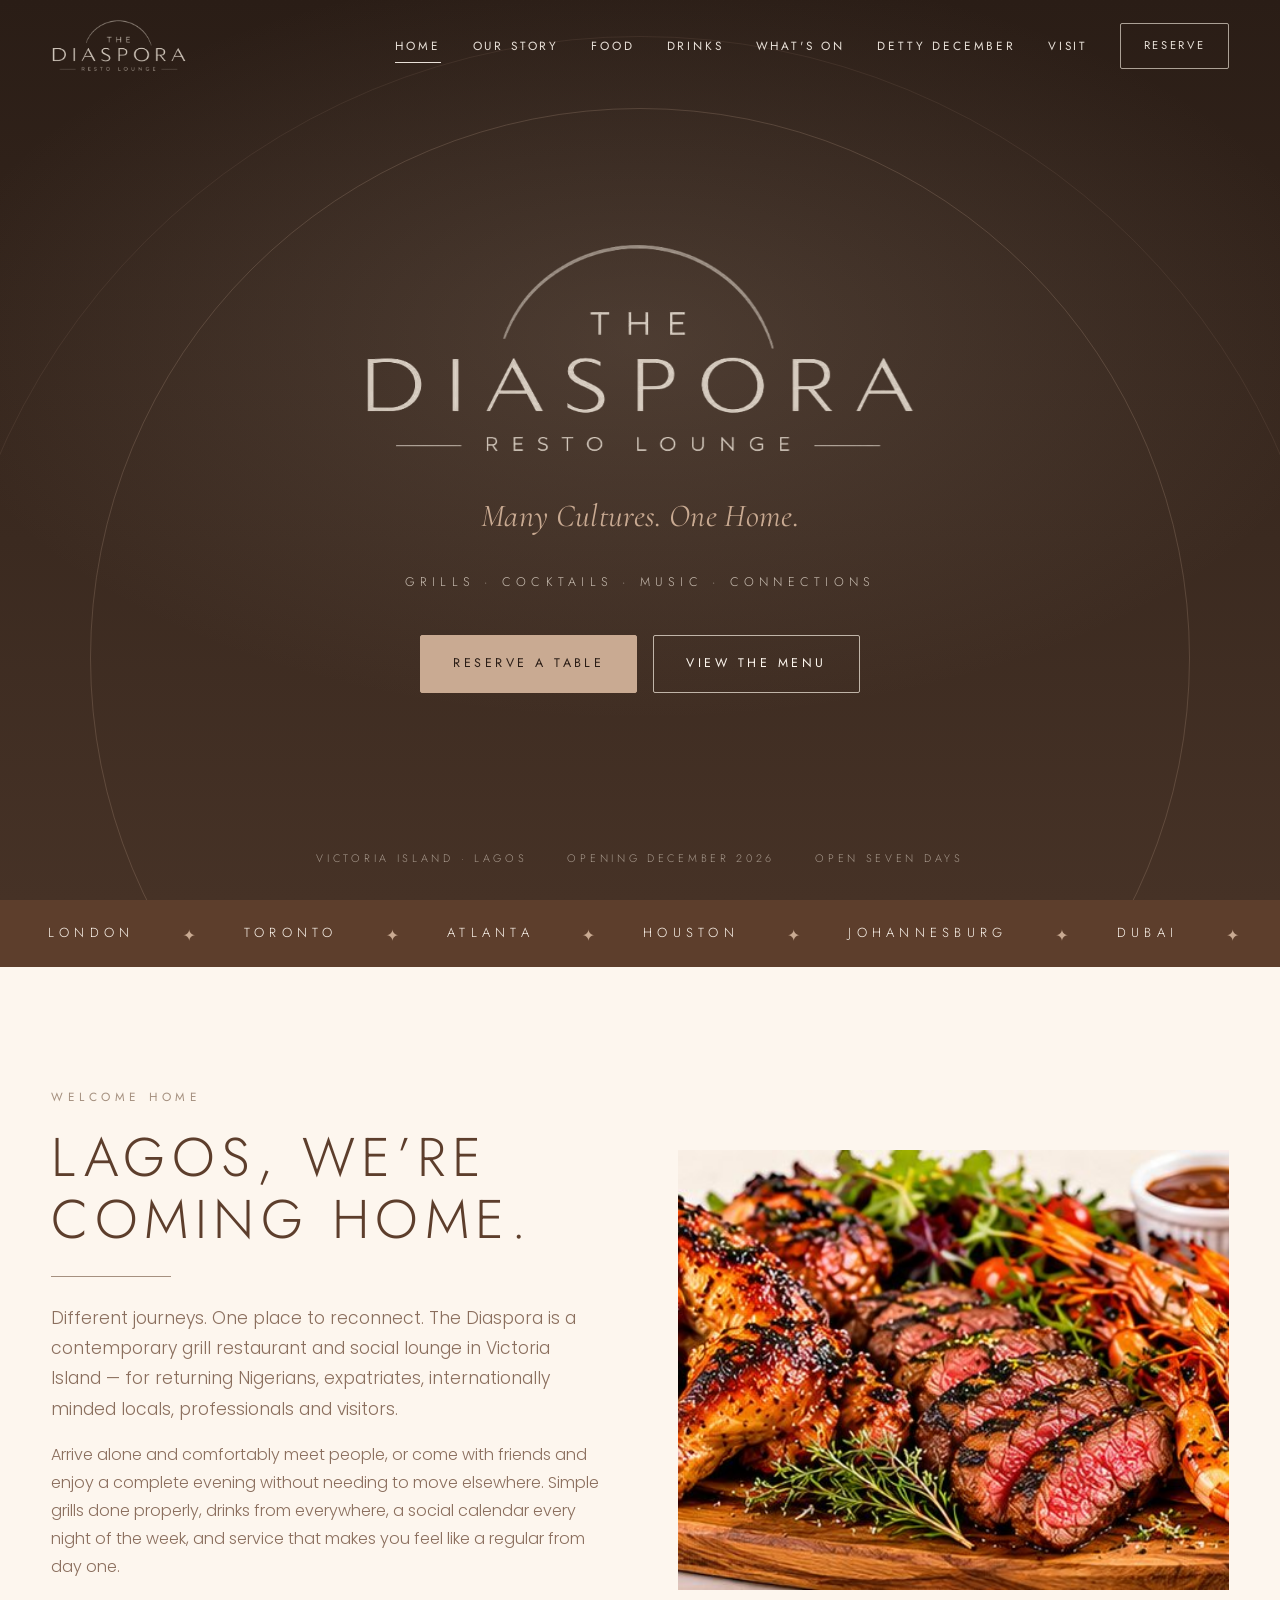
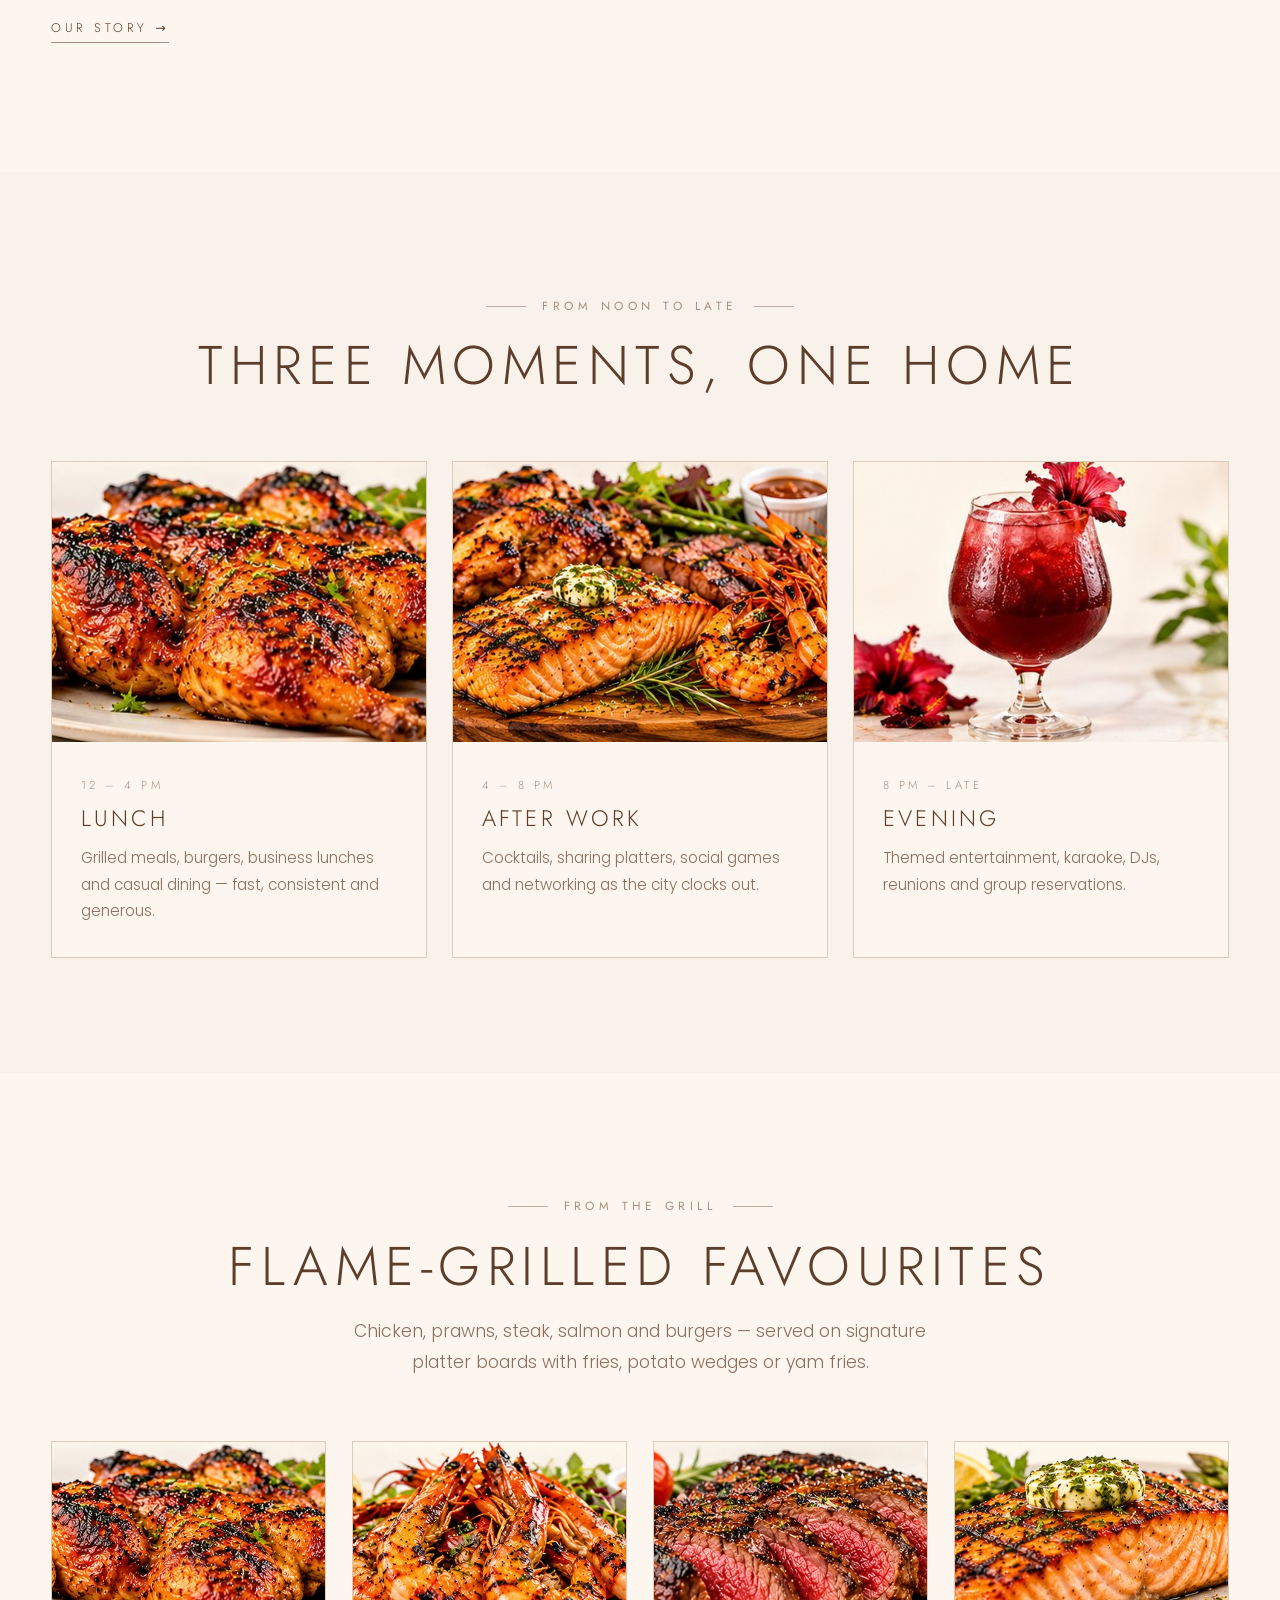
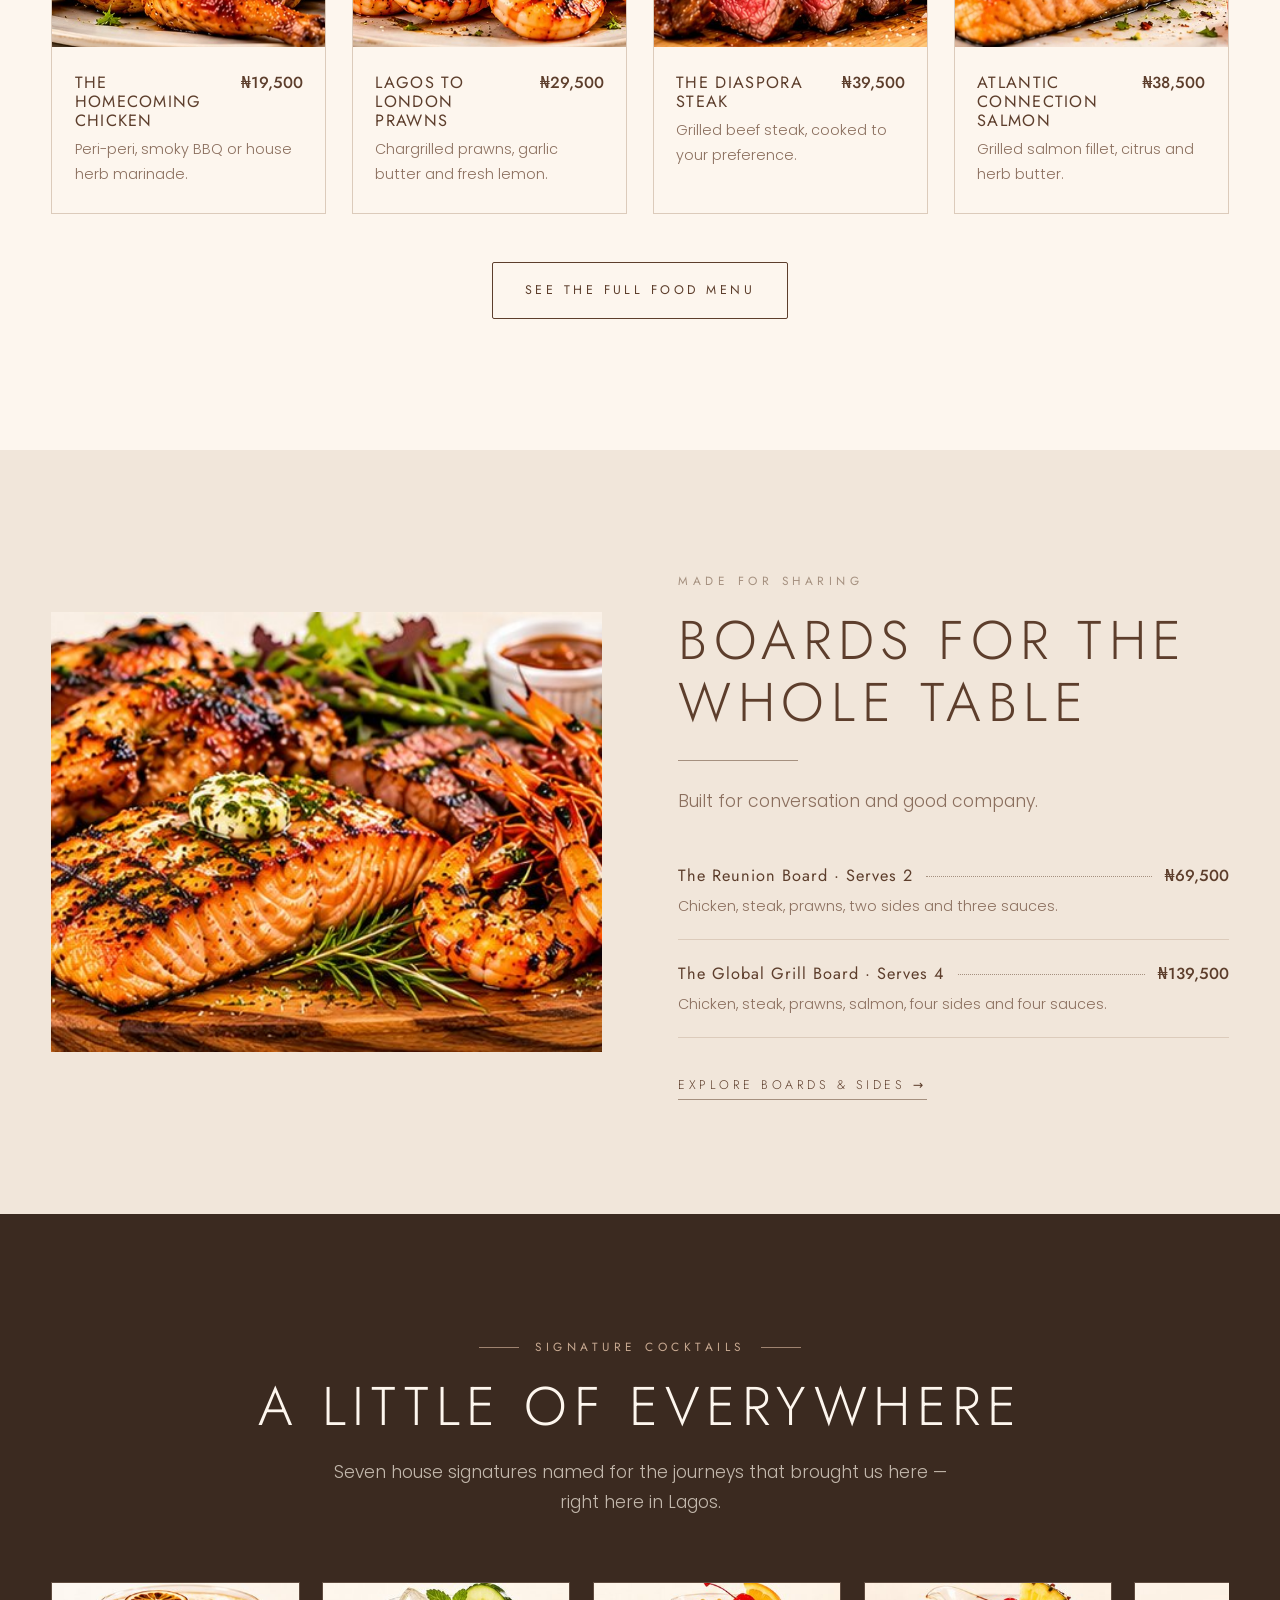
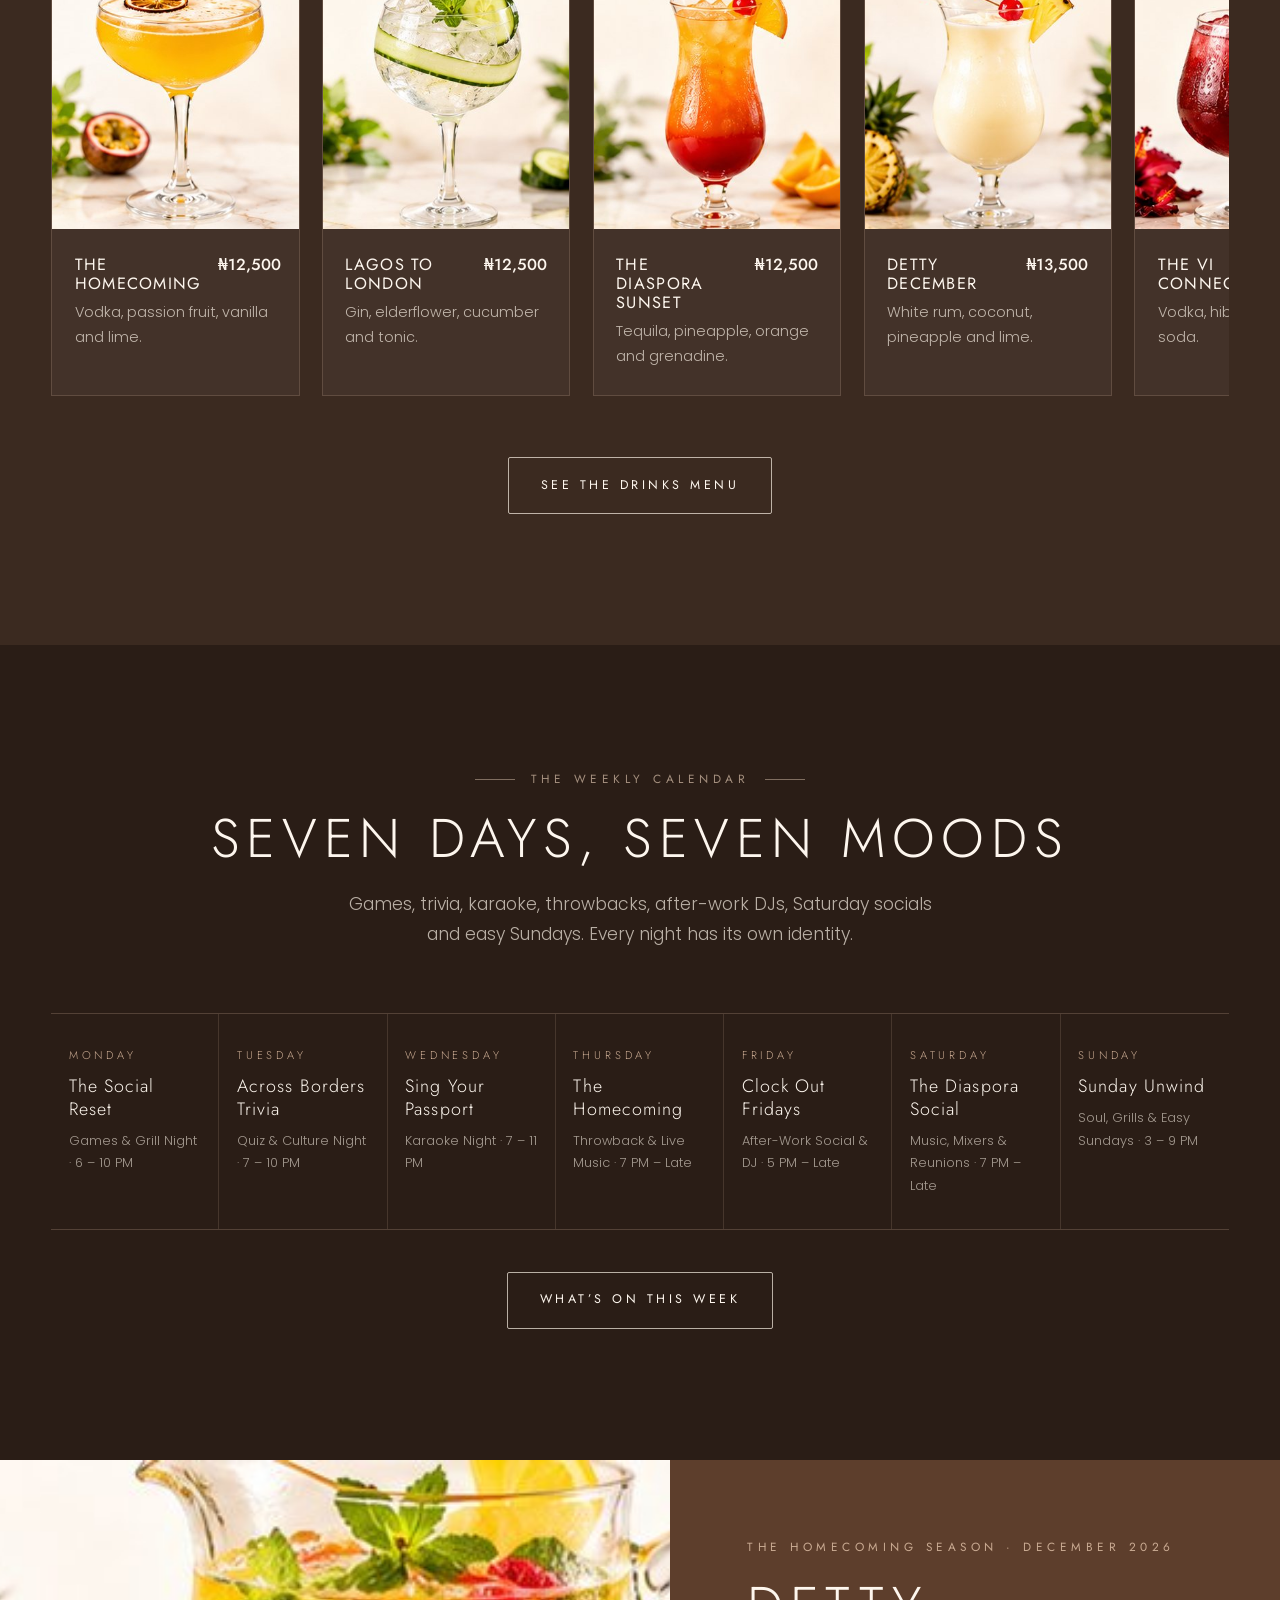
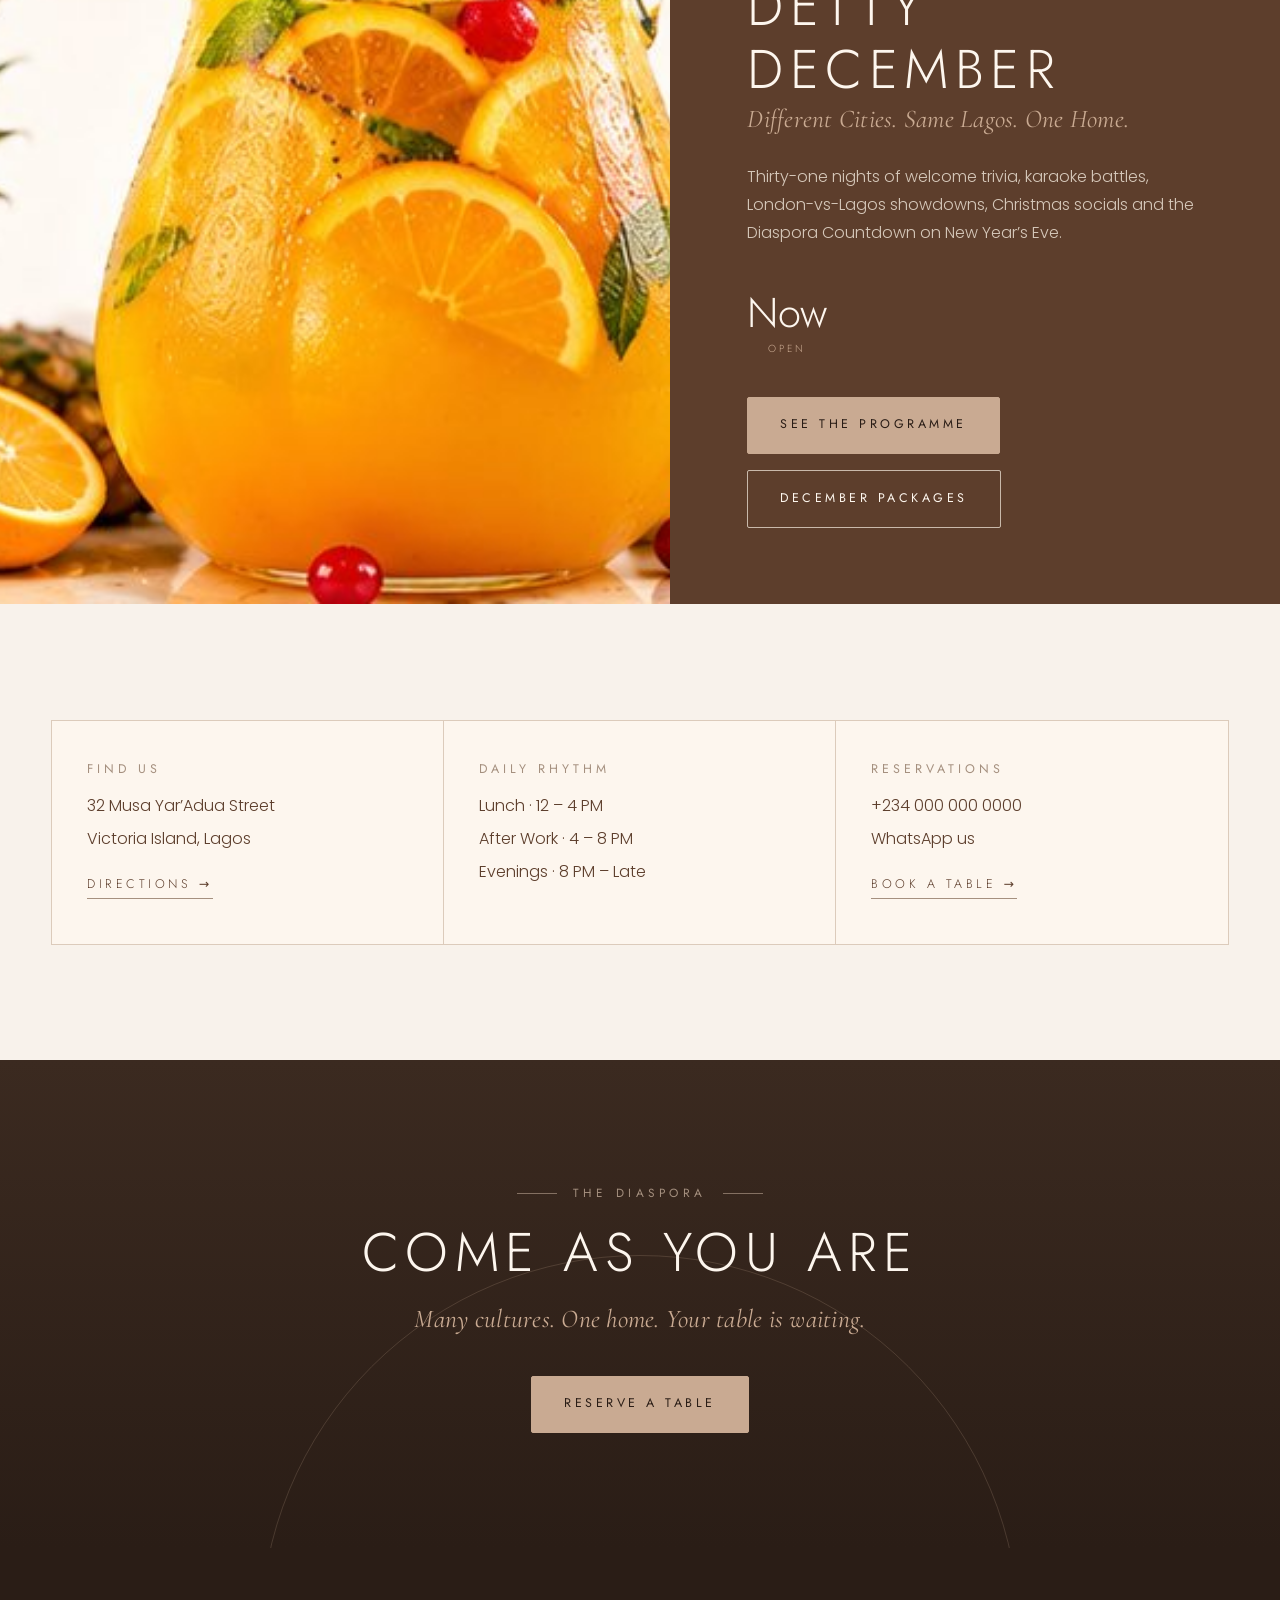
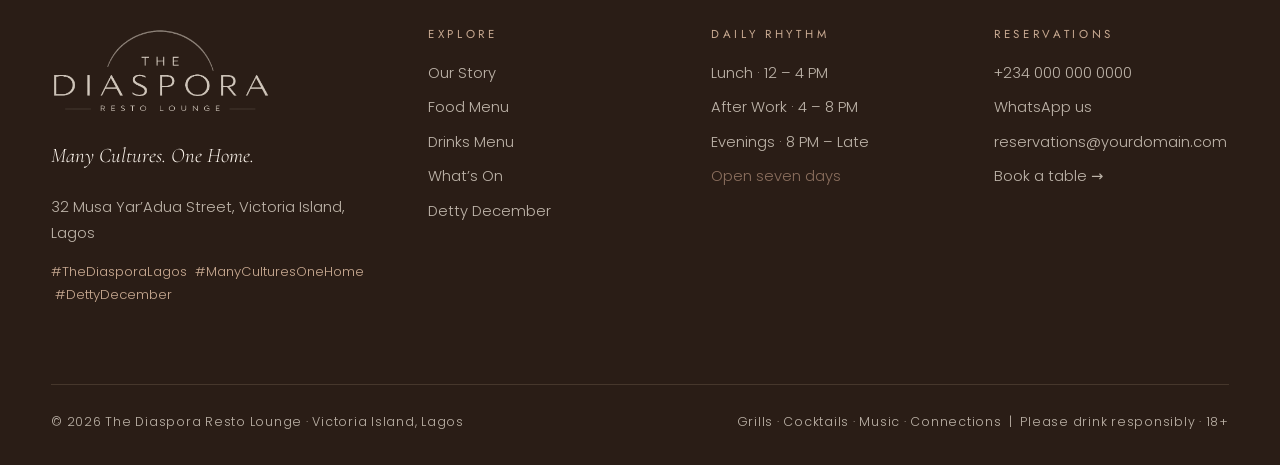
==== The_Diaspora_Website/index.html @ e5af8d69 "Add files via upload first commit" ====
<!DOCTYPE html>
<html lang="en">
<head>
<meta charset="utf-8">
<meta name="viewport" content="width=device-width, initial-scale=1">
<title>The Diaspora · Resto Lounge · Victoria Island, Lagos</title>
<meta name="description" content="The Diaspora Resto Lounge — premium grills, signature cocktails and a seven-day social calendar at 32 Musa Yar’Adua Street, Victoria Island, Lagos. Many Cultures. One Home.">
<meta name="theme-color" content="#3B2A20">
<meta property="og:title" content="The Diaspora · Resto Lounge · Victoria Island, Lagos">
<meta property="og:description" content="The Diaspora Resto Lounge — premium grills, signature cocktails and a seven-day social calendar at 32 Musa Yar’Adua Street, Victoria Island, Lagos. Many Cultures. One Home.">
<meta property="og:type" content="website">
<meta property="og:image" content="assets/img/og-image.jpg">
<link rel="icon" href="assets/img/favicon.svg" type="image/svg+xml">
<link rel="preconnect" href="https://fonts.googleapis.com">
<link rel="preconnect" href="https://fonts.gstatic.com" crossorigin>
<link href="https://fonts.googleapis.com/css2?family=Cormorant+Garamond:ital,wght@1,400;1,500&family=Jost:wght@300;400;500&family=Poppins:wght@300;400;500&display=swap" rel="stylesheet">
<link rel="stylesheet" href="assets/css/style.css">
</head>
<body>
<a class="skip" href="#main">Skip to content</a>
<header class="site-header">
  <div class="wrap bar">
    <a class="brand" href="index.html" aria-label="The Diaspora Resto Lounge — home">
      <img class="logo-light" src="assets/img/logo-light.png" alt="The Diaspora Resto Lounge" width="764" height="303">
      <img class="logo-dark" src="assets/img/logo-dark.png" alt="The Diaspora Resto Lounge" width="764" height="303">
    </a>
    <button class="menu-toggle" aria-label="Open menu" aria-expanded="false"><span></span><span></span><span></span></button>
    <nav class="nav" aria-label="Main">
      <a href="index.html" aria-current="page">Home</a>
      <a href="our-story.html">Our Story</a>
      <a href="food.html">Food</a>
      <a href="drinks.html">Drinks</a>
      <a href="whats-on.html">What&#x27;s On</a>
      <a href="detty-december.html">Detty December</a>
      <a href="visit.html">Visit</a>
      <a class="btn light" href="visit.html#reserve">Reserve</a>
    </nav>
  </div>
</header>
<main id="main">
<section class="hero">
  <div class="hero-inner wrap">
    <h1 class="skip">The Diaspora Resto Lounge</h1>
    <img class="hero-logo" src="assets/img/logo-light.png" alt="The Diaspora Resto Lounge" width="764" height="303">
    <p class="accent">Many Cultures. One Home.</p>
    <p class="tag">Grills · Cocktails · Music · Connections</p>
    <div class="btn-row">
      <a class="btn glow" href="visit.html#reserve">Reserve a Table</a>
      <a class="btn light" href="food.html">View the Menu</a>
    </div>
  </div>
  <div class="hero-foot"><span>Victoria Island · Lagos</span><span>Opening December 2026</span><span>Open seven days</span></div>
</section>

<div class="marquee" aria-hidden="true"><div class="marquee-track"><span>London</span><i>✦</i><span>Toronto</span><i>✦</i><span>Atlanta</span><i>✦</i><span>Houston</span><i>✦</i><span>Johannesburg</span><i>✦</i><span>Dubai</span><i>✦</i><span>Lagos</span><i>✦</i><span>London</span><i>✦</i><span>Toronto</span><i>✦</i><span>Atlanta</span><i>✦</i><span>Houston</span><i>✦</i><span>Johannesburg</span><i>✦</i><span>Dubai</span><i>✦</i><span>Lagos</span><i>✦</i></div></div>

<section class="section bg-cream">
  <div class="wrap split">
    <div class="reveal">
      <div class="eyebrow">Welcome home</div>
      <h2 class="title">Lagos, we’re<br>coming home.</h2>
      <hr class="rule" style="margin-left:0">
      <p class="lead">Different journeys. One place to reconnect. The Diaspora is a contemporary grill restaurant and social lounge in Victoria Island — for returning Nigerians, expatriates, internationally minded locals, professionals and visitors.</p>
      <p class="muted">Arrive alone and comfortably meet people, or come with friends and enjoy a complete evening without needing to move elsewhere. Simple grills done properly, drinks from everywhere, a social calendar every night of the week, and service that makes you feel like a regular from day one.</p>
      <p style="margin-top:2rem"><a class="link-arrow" href="our-story.html">Our story →</a></p>
    </div>
    <div class="frame reveal d2"><img src="assets/img/board-reunion.jpg" alt="The Reunion Board — grilled chicken, steak and prawns" style="aspect-ratio:5/4"></div>
  </div>
</section>

<section class="section">
  <div class="wrap">
    <div class="section-head center reveal">
      <div class="eyebrow lined">From noon to late</div>
      <h2 class="title">Three moments, one home</h2>
    </div>
    <div class="moments">
      <article class="moment reveal"><figure><img src="assets/img/grill-chicken.jpg" alt="Grilled chicken" loading="lazy"></figure>
        <div class="body"><span class="time">12 – 4 PM</span><h3>Lunch</h3><p>Grilled meals, burgers, business lunches and casual dining — fast, consistent and generous.</p></div></article>
      <article class="moment reveal d1"><figure><img src="assets/img/board-global-grill.jpg" alt="Sharing board" loading="lazy"></figure>
        <div class="body"><span class="time">4 – 8 PM</span><h3>After Work</h3><p>Cocktails, sharing platters, social games and networking as the city clocks out.</p></div></article>
      <article class="moment reveal d2"><figure><img src="assets/img/sig-vi-connection.jpg" alt="The VI Connection cocktail" loading="lazy"></figure>
        <div class="body"><span class="time">8 PM – Late</span><h3>Evening</h3><p>Themed entertainment, karaoke, DJs, reunions and group reservations.</p></div></article>
    </div>
  </div>
</section>

<section class="section bg-cream">
  <div class="wrap">
    <div class="section-head center reveal">
      <div class="eyebrow lined">From the grill</div>
      <h2 class="title">Flame-grilled favourites</h2>
      <p class="lead">Chicken, prawns, steak, salmon and burgers — served on signature platter boards with fries, potato wedges or yam fries.</p>
    </div>
    <div class="dish-grid"><article class="dish reveal d0 ">
  <figure><img src="assets/img/grill-chicken.jpg" alt="The Homecoming Chicken" loading="lazy"></figure>
  <div class="body"><div class="row"><h3>The Homecoming Chicken</h3><span class="price">₦19,500</span></div><p>Peri-peri, smoky BBQ or house herb marinade.</p></div>
</article>
<article class="dish reveal d1 ">
  <figure><img src="assets/img/grill-prawns.jpg" alt="Lagos to London Prawns" loading="lazy"></figure>
  <div class="body"><div class="row"><h3>Lagos to London Prawns</h3><span class="price">₦29,500</span></div><p>Chargrilled prawns, garlic butter and fresh lemon.</p></div>
</article>
<article class="dish reveal d2 ">
  <figure><img src="assets/img/grill-steak.jpg" alt="The Diaspora Steak" loading="lazy"></figure>
  <div class="body"><div class="row"><h3>The Diaspora Steak</h3><span class="price">₦39,500</span></div><p>Grilled beef steak, cooked to your preference.</p></div>
</article>
<article class="dish reveal d3 ">
  <figure><img src="assets/img/grill-salmon.jpg" alt="Atlantic Connection Salmon" loading="lazy"></figure>
  <div class="body"><div class="row"><h3>Atlantic Connection Salmon</h3><span class="price">₦38,500</span></div><p>Grilled salmon fillet, citrus and herb butter.</p></div>
</article></div>
    <p class="center" style="margin-top:3rem"><a class="btn" href="food.html">See the full food menu</a></p>
  </div>
</section>

<section class="section bg-sand">
  <div class="wrap split reverse">
    <div class="reveal">
      <div class="eyebrow">Made for sharing</div>
      <h2 class="title">Boards for the whole table</h2>
      <hr class="rule" style="margin-left:0">
      <p class="lead">Built for conversation and good company.</p>
      <div class="menu-list single" style="margin:1.6rem 0 2rem">
        <div class="menu-item"><div class="row"><h3>The Reunion Board · Serves 2</h3><span class="dots"></span><span class="price">₦69,500</span></div><p>Chicken, steak, prawns, two sides and three sauces.</p></div>
        <div class="menu-item"><div class="row"><h3>The Global Grill Board · Serves 4</h3><span class="dots"></span><span class="price">₦139,500</span></div><p>Chicken, steak, prawns, salmon, four sides and four sauces.</p></div>
      </div>
      <a class="link-arrow" href="food.html#boards">Explore boards & sides →</a>
    </div>
    <div class="frame reveal d2"><img src="assets/img/board-global-grill.jpg" alt="The Global Grill Board" style="aspect-ratio:5/4"></div>
  </div>
</section>

<section class="section bg-dark">
  <div class="wrap">
    <div class="section-head center reveal">
      <div class="eyebrow lined">Signature cocktails</div>
      <h2 class="title">A little of everywhere</h2>
      <p class="lead">Seven house signatures named for the journeys that brought us here — right here in Lagos.</p>
    </div>
    <div class="scroller fit7"><article class="dish reveal d0 sq">
  <figure><img src="assets/img/sig-homecoming.jpg" alt="The Homecoming" loading="lazy"></figure>
  <div class="body"><div class="row"><h3>The Homecoming</h3><span class="price">₦12,500</span></div><p>Vodka, passion fruit, vanilla and lime.</p></div>
</article>
<article class="dish reveal d0 sq">
  <figure><img src="assets/img/sig-lagos-london.jpg" alt="Lagos to London" loading="lazy"></figure>
  <div class="body"><div class="row"><h3>Lagos to London</h3><span class="price">₦12,500</span></div><p>Gin, elderflower, cucumber and tonic.</p></div>
</article>
<article class="dish reveal d0 sq">
  <figure><img src="assets/img/sig-sunset.jpg" alt="The Diaspora Sunset" loading="lazy"></figure>
  <div class="body"><div class="row"><h3>The Diaspora Sunset</h3><span class="price">₦12,500</span></div><p>Tequila, pineapple, orange and grenadine.</p></div>
</article>
<article class="dish reveal d0 sq">
  <figure><img src="assets/img/sig-detty-december.jpg" alt="Detty December" loading="lazy"></figure>
  <div class="body"><div class="row"><h3>Detty December</h3><span class="price">₦13,500</span></div><p>White rum, coconut, pineapple and lime.</p></div>
</article>
<article class="dish reveal d0 sq">
  <figure><img src="assets/img/sig-vi-connection.jpg" alt="The VI Connection" loading="lazy"></figure>
  <div class="body"><div class="row"><h3>The VI Connection</h3><span class="price">₦12,000</span></div><p>Vodka, hibiscus, lemon and soda.</p></div>
</article>
<article class="dish reveal d0 sq">
  <figure><img src="assets/img/sig-across-borders.jpg" alt="Across Borders" loading="lazy"></figure>
  <div class="body"><div class="row"><h3>Across Borders</h3><span class="price">₦13,500</span></div><p>Bourbon, ginger, bitters and citrus.</p></div>
</article>
<article class="dish reveal d0 sq">
  <figure><img src="assets/img/sig-reunion-pitcher.jpg" alt="The Reunion Pitcher" loading="lazy"></figure>
  <div class="body"><div class="row"><h3>The Reunion Pitcher</h3><span class="price">₦42,000</span></div><p>A tropical sharing cocktail for your table.</p></div>
</article></div>
    <p class="center" style="margin-top:2.6rem"><a class="btn light" href="drinks.html">See the drinks menu</a></p>
  </div>
</section>

<section class="section bg-deep">
  <div class="wrap">
    <div class="section-head center reveal">
      <div class="eyebrow lined">The weekly calendar</div>
      <h2 class="title" style="color:var(--cream)">Seven days, seven moods</h2>
      <p class="lead" style="color:rgba(247,238,226,.7)">Games, trivia, karaoke, throwbacks, after-work DJs, Saturday socials and easy Sundays. Every night has its own identity.</p>
    </div>
    <div class="week reveal"><a href="whats-on.html#monday"><span class="d">Monday</span><span class="n">The Social Reset</span><span class="t">Games &amp; Grill Night · 6 – 10 PM</span></a>
<a href="whats-on.html#tuesday"><span class="d">Tuesday</span><span class="n">Across Borders Trivia</span><span class="t">Quiz &amp; Culture Night · 7 – 10 PM</span></a>
<a href="whats-on.html#wednesday"><span class="d">Wednesday</span><span class="n">Sing Your Passport</span><span class="t">Karaoke Night · 7 – 11 PM</span></a>
<a href="whats-on.html#thursday"><span class="d">Thursday</span><span class="n">The Homecoming</span><span class="t">Throwback &amp; Live Music · 7 PM – Late</span></a>
<a href="whats-on.html#friday"><span class="d">Friday</span><span class="n">Clock Out Fridays</span><span class="t">After-Work Social &amp; DJ · 5 PM – Late</span></a>
<a href="whats-on.html#saturday"><span class="d">Saturday</span><span class="n">The Diaspora Social</span><span class="t">Music, Mixers &amp; Reunions · 7 PM – Late</span></a>
<a href="whats-on.html#sunday"><span class="d">Sunday</span><span class="n">Sunday Unwind</span><span class="t">Soul, Grills &amp; Easy Sundays · 3 – 9 PM</span></a></div>
    <p class="center" style="margin-top:2.6rem"><a class="btn light" href="whats-on.html">What’s on this week</a></p>
  </div>
</section>

<section class="feature">
  <div class="media"><img src="assets/img/sig-reunion-pitcher.jpg" alt="The Reunion Pitcher" loading="lazy"></div>
  <div class="content reveal">
    <div class="eyebrow">The Homecoming Season · December 2026</div>
    <h2 class="title">Detty December</h2>
    <p class="accent" style="color:var(--glow)">Different Cities. Same Lagos. One Home.</p>
    <p>Thirty-one nights of welcome trivia, karaoke battles, London-vs-Lagos showdowns, Christmas socials and the Diaspora Countdown on New Year’s Eve.</p>
    <div class="countdown" data-countdown>
      <div><b data-d>–</b><small>Days</small></div><div><b data-h>–</b><small>Hours</small></div>
      <div><b data-m>–</b><small>Mins</small></div><div><b data-s>–</b><small>Secs</small></div>
    </div>
    <div class="btn-row"><a class="btn glow" href="detty-december.html">See the programme</a><a class="btn light" href="detty-december.html#packages">December packages</a></div>
  </div>
</section>

<section class="section">
  <div class="wrap">
    <div class="info-grid reveal">
      <div><h3>Find us</h3><p>32 Musa Yar’Adua Street</p><p>Victoria Island, Lagos</p><p style="margin-top:1rem"><a class="link-arrow" href="visit.html#map">Directions →</a></p></div>
      <div><h3>Daily rhythm</h3><p>Lunch · 12 – 4 PM</p><p>After Work · 4 – 8 PM</p><p>Evenings · 8 PM – Late</p></div>
      <div><h3>Reservations</h3><p><a data-phone href="#"></a></p><p><a data-whatsapp href="#" target="_blank" rel="noopener">WhatsApp us</a></p><p style="margin-top:1rem"><a class="link-arrow" href="visit.html#reserve">Book a table →</a></p></div>
    </div>
  </div>
</section>
<section class="cta-band">
  <div class="wrap reveal">
    <div class="eyebrow lined">The Diaspora</div>
    <h2 class="title">Come as you are</h2>
    <p class="accent">Many cultures. One home. Your table is waiting.</p>
    <div class="btn-row" style="justify-content:center"><a class="btn glow" href="visit.html#reserve">Reserve a Table</a></div>
  </div>
</section>
</main>
<footer class="site-footer">
  <div class="wrap">
    <div class="footer-grid">
      <div>
        <img class="footer-logo" src="assets/img/logo-light.png" alt="The Diaspora Resto Lounge" width="764" height="303">
        <p class="footer-tag">Many Cultures. One Home.</p>
        <p>32 Musa Yar’Adua Street, Victoria Island, Lagos</p>
        <p class="hashtags">#TheDiasporaLagos &nbsp;#ManyCulturesOneHome &nbsp;#DettyDecember</p>
      </div>
      <div>
        <h4>Explore</h4>
        <ul>
          <li><a href="our-story.html">Our Story</a></li>
          <li><a href="food.html">Food Menu</a></li>
          <li><a href="drinks.html">Drinks Menu</a></li>
          <li><a href="whats-on.html">What’s On</a></li>
          <li><a href="detty-december.html">Detty December</a></li>
        </ul>
      </div>
      <div>
        <h4>Daily Rhythm</h4>
        <ul>
          <li>Lunch · 12 – 4 PM</li>
          <li>After Work · 4 – 8 PM</li>
          <li>Evenings · 8 PM – Late</li>
          <li class="muted">Open seven days</li>
        </ul>
      </div>
      <div>
        <h4>Reservations</h4>
        <ul>
          <li><a data-phone href="#"></a></li>
          <li><a data-whatsapp href="#" target="_blank" rel="noopener">WhatsApp us</a></li>
          <li><a data-email href="#"></a></li>
          <li><a href="visit.html#reserve">Book a table →</a></li>
          <li><a data-social="instagram" href="#" target="_blank" rel="noopener">Instagram</a></li>
          <li><a data-social="tiktok" href="#" target="_blank" rel="noopener">TikTok</a></li>
          <li><a data-social="x" href="#" target="_blank" rel="noopener">X</a></li>
        </ul>
      </div>
    </div>
    <div class="footer-base">
      <span>© <span data-year>2026</span> The Diaspora Resto Lounge · Victoria Island, Lagos</span>
      <span>Grills · Cocktails · Music · Connections &nbsp;|&nbsp; Please drink responsibly · 18+</span>
    </div>
  </div>
</footer>
<script src="assets/js/config.js"></script>
<script src="assets/js/main.js"></script>
</body>
</html>
---- The_Diaspora_Website/assets/css/style.css ----
/* ==========================================================
   THE DIASPORA · RESTO LOUNGE — site styles
   Palette taken from the logo and the business plan / menu PDFs
   ========================================================== */
:root{
  --cream:#FDF6EE;      /* logo background */
  --paper:#F8F2EB;      /* PDF page */
  --sand:#F1E6DA;
  --line:#DCCBBB;
  --taupe:#A5907F;      /* logo arc */
  --mocha:#8B6F5E;      /* muted text */
  --brown:#5D3E2C;      /* logo ink / table headers */
  --espresso:#3B2A20;   /* dark sections */
  --deep:#2A1D16;
  --glow:#C9AA92;       /* light accent on dark */

  --f-display:"Jost","Montserrat",system-ui,sans-serif;
  --f-body:"Poppins",system-ui,sans-serif;
  --f-accent:"Cormorant Garamond",Georgia,serif;

  --wrap:1200px;
  --radius:2px;
  --ease:cubic-bezier(.2,.7,.2,1);
}

*,*::before,*::after{box-sizing:border-box}
html{scroll-behavior:smooth}
body{
  margin:0;background:var(--paper);color:var(--brown);
  font-family:var(--f-body);font-weight:300;font-size:16px;line-height:1.75;
  -webkit-font-smoothing:antialiased;
}
img{max-width:100%;height:auto;display:block}
a{color:inherit;text-decoration:none}
p{margin:0 0 1em}
h1,h2,h3,h4{font-family:var(--f-display);font-weight:300;margin:0;line-height:1.15;letter-spacing:.04em}
.wrap{width:min(var(--wrap),92vw);margin-inline:auto}
.narrow{width:min(780px,92vw);margin-inline:auto}
.center{text-align:center}
.skip{position:absolute;left:-999px}
.skip:focus{left:1rem;top:1rem;background:var(--brown);color:var(--cream);padding:.5rem 1rem;z-index:999}

/* ---------- type helpers ---------- */
.eyebrow{
  font-family:var(--f-display);font-weight:400;font-size:.74rem;letter-spacing:.38em;
  text-transform:uppercase;color:var(--taupe);display:inline-flex;align-items:center;gap:1rem;margin-bottom:1.1rem;
}
.eyebrow.lined::before,.eyebrow.lined::after{content:"";width:40px;height:1px;background:currentColor;opacity:.7}
.title{font-size:clamp(2rem,4.4vw,3.4rem);text-transform:uppercase;letter-spacing:.12em;color:var(--brown)}
.title-sm{font-size:clamp(1.5rem,3vw,2.2rem);text-transform:uppercase;letter-spacing:.12em}
.accent{font-family:var(--f-accent);font-style:italic;font-weight:400;font-size:clamp(1.25rem,2.2vw,1.6rem);color:var(--mocha);letter-spacing:.01em;line-height:1.45}
.lead{font-size:1.08rem;color:var(--mocha);max-width:62ch}
.center .lead{margin-inline:auto}
.rule{width:120px;height:1px;background:var(--taupe);margin:1.6rem auto;border:0}
.muted{color:var(--mocha)}
.small{font-size:.85rem}

/* ---------- buttons ---------- */
.btn{
  display:inline-flex;align-items:center;justify-content:center;gap:.6rem;
  font-family:var(--f-display);font-weight:400;font-size:.78rem;letter-spacing:.28em;text-transform:uppercase;
  padding:1.05rem 2rem;border:1px solid var(--brown);color:var(--brown);background:transparent;
  transition:all .35s var(--ease);cursor:pointer;border-radius:var(--radius);
}
.btn:hover{background:var(--brown);color:var(--cream)}
.btn.solid{background:var(--brown);color:var(--cream)}
.btn.solid:hover{background:var(--espresso);border-color:var(--espresso)}
.btn.light{border-color:rgba(247,238,226,.7);color:var(--cream)}
.btn.light:hover{background:var(--cream);color:var(--espresso)}
.btn.glow{background:var(--glow);border-color:var(--glow);color:var(--deep)}
.btn.glow:hover{background:var(--cream);border-color:var(--cream)}
.btn-row{display:flex;flex-wrap:wrap;gap:1rem}
.center .btn-row{justify-content:center}
.link-arrow{font-family:var(--f-display);font-size:.78rem;letter-spacing:.28em;text-transform:uppercase;border-bottom:1px solid var(--taupe);padding-bottom:.3rem;transition:color .3s}
.link-arrow:hover{color:var(--taupe)}

/* ---------- header ---------- */
.site-header{
  position:fixed;inset:0 0 auto 0;z-index:50;
  transition:background .4s var(--ease),box-shadow .4s var(--ease),padding .4s var(--ease);
  padding:1.2rem 0;
}
.site-header .bar{display:flex;align-items:center;justify-content:space-between;gap:2rem}
.brand{display:flex;align-items:center}
.brand img{height:54px;width:auto;transition:height .4s var(--ease)}
.brand .logo-dark{display:none}
.nav{display:flex;align-items:center;gap:2rem}
.nav a{
  font-family:var(--f-display);font-weight:400;font-size:.74rem;letter-spacing:.24em;text-transform:uppercase;
  color:var(--cream);position:relative;padding:.4rem 0;opacity:.9;
}
.nav a::after{content:"";position:absolute;left:0;right:0;bottom:0;height:1px;background:currentColor;transform:scaleX(0);transition:transform .35s var(--ease)}
.nav a:hover::after,.nav a[aria-current="page"]::after{transform:scaleX(1)}
.nav .btn{padding:.75rem 1.4rem;font-size:.7rem}
.nav .btn::after{display:none}
.menu-toggle{display:none;background:none;border:0;cursor:pointer;width:44px;height:44px;position:relative;color:var(--cream)}
.menu-toggle span{position:absolute;left:10px;right:10px;height:1px;background:currentColor;transition:transform .3s,opacity .3s}
.menu-toggle span:nth-child(1){top:16px}.menu-toggle span:nth-child(2){top:22px}.menu-toggle span:nth-child(3){top:28px}

/* scrolled / light-page header */
.site-header.solid{background:rgba(253,246,238,.97);box-shadow:0 1px 0 var(--line);padding:.6rem 0;backdrop-filter:blur(8px)}
.site-header.solid .brand img{height:44px}
.site-header.solid .logo-light{display:none}
.site-header.solid .logo-dark{display:block}
.site-header.solid .nav a{color:var(--brown)}
.site-header.solid .nav .btn{border-color:var(--brown);color:var(--brown)}
.site-header.solid .nav .btn:hover{background:var(--brown);color:var(--cream)}
.site-header.solid .menu-toggle{color:var(--brown)}

@media (max-width:1080px){
  .menu-toggle{display:block;z-index:60}
  .nav{
    position:fixed;inset:0;background:var(--espresso);flex-direction:column;justify-content:center;gap:1.6rem;
    opacity:0;pointer-events:none;transition:opacity .4s var(--ease);
  }
  .nav a,.site-header.solid .nav a{color:var(--cream);font-size:.95rem}
  .site-header.solid .nav .btn{border-color:var(--cream);color:var(--cream)}
  body.nav-open .nav{opacity:1;pointer-events:auto}
  body.nav-open .menu-toggle{color:var(--cream)}
  body.nav-open .menu-toggle span:nth-child(1){transform:translateY(6px) rotate(45deg)}
  body.nav-open .menu-toggle span:nth-child(2){opacity:0}
  body.nav-open .menu-toggle span:nth-child(3){transform:translateY(-6px) rotate(-45deg)}
  body.nav-open{overflow:hidden}
}

/* ---------- hero (home) ---------- */
.hero{
  position:relative;min-height:100vh;min-height:100svh;display:grid;place-items:center;text-align:center;
  color:var(--cream);overflow:hidden;
  background:
    radial-gradient(ellipse 80% 60% at 50% 38%,rgba(165,144,127,.22),transparent 70%),
    linear-gradient(180deg,var(--deep) 0%,var(--espresso) 60%,#463226 100%);
  padding:8rem 0 6rem;
}
.hero::before{ /* the arc from the logo, drawn large */
  content:"";position:absolute;width:min(1100px,140vw);aspect-ratio:1;border-radius:50%;
  border:1px solid rgba(201,170,146,.22);left:50%;top:12%;transform:translateX(-50%);
}
.hero::after{
  content:"";position:absolute;width:min(1400px,180vw);aspect-ratio:1;border-radius:50%;
  border:1px solid rgba(201,170,146,.10);left:50%;top:4%;transform:translateX(-50%);
}
.hero-inner{position:relative;z-index:2}
.hero-logo{width:min(560px,82vw);margin:0 auto 2rem;animation:rise 1.4s var(--ease) both}
.hero .accent{color:var(--glow);font-size:clamp(1.4rem,2.6vw,2rem);animation:rise 1.4s .2s var(--ease) both}
.hero .tag{font-family:var(--f-display);letter-spacing:.42em;font-size:.78rem;text-transform:uppercase;color:rgba(247,238,226,.75);margin:1.4rem 0 2.6rem;animation:rise 1.4s .35s var(--ease) both}
.hero .btn-row{justify-content:center;animation:rise 1.4s .5s var(--ease) both}
.hero-foot{
  position:absolute;bottom:2rem;left:0;right:0;z-index:2;display:flex;justify-content:center;gap:2.5rem;flex-wrap:wrap;
  font-family:var(--f-display);font-size:.68rem;letter-spacing:.34em;text-transform:uppercase;color:rgba(247,238,226,.55)
}
@keyframes rise{from{opacity:0;transform:translateY(24px)}to{opacity:1;transform:none}}

/* ---------- page hero (inner pages) ---------- */
.page-hero{
  position:relative;color:var(--cream);text-align:center;overflow:hidden;
  padding:12rem 0 6rem;
  background:linear-gradient(180deg,var(--deep),var(--espresso));
}
.page-hero.has-img{background:none}
.page-hero .bg{position:absolute;inset:0;z-index:0}
.page-hero .bg img{width:100%;height:100%;object-fit:cover}
.page-hero .bg::after{content:"";position:absolute;inset:0;background:linear-gradient(180deg,rgba(42,29,22,.82),rgba(59,42,32,.78) 60%,rgba(42,29,22,.9))}
.page-hero .wrap{position:relative;z-index:1}
.page-hero::before{
  content:"";position:absolute;width:min(900px,130vw);aspect-ratio:1;border-radius:50%;
  border:1px solid rgba(201,170,146,.25);left:50%;top:48%;transform:translateX(-50%);z-index:1;pointer-events:none
}
.page-hero .eyebrow{color:var(--glow)}
.page-hero h1{font-size:clamp(2.4rem,6vw,4.6rem);text-transform:uppercase;letter-spacing:.16em}
.page-hero .accent{color:var(--glow);margin-top:1rem}

/* ---------- sections ---------- */
section{position:relative}
.section{padding:clamp(5rem,9vw,8rem) 0}
.section.tight{padding:clamp(3.5rem,6vw,5rem) 0}
.bg-cream{background:var(--cream)}
.bg-sand{background:var(--sand)}
.bg-dark{background:var(--espresso);color:var(--cream)}
.bg-dark .title,.bg-dark .title-sm{color:var(--cream)}
.bg-dark .eyebrow{color:var(--glow)}
.bg-dark .lead,.bg-dark .muted{color:rgba(247,238,226,.72)}
.bg-dark .accent{color:var(--glow)}
.bg-deep{background:var(--deep);color:var(--cream)}
.section-head{margin-bottom:clamp(2.5rem,5vw,4rem)}
.section-head.center .lead{margin-top:1.2rem}

/* ---------- marquee ---------- */
.marquee{background:var(--brown);color:var(--cream);overflow:hidden;padding:1.1rem 0;white-space:nowrap}
.marquee-track{display:inline-flex;gap:3rem;animation:marquee 38s linear infinite;padding-left:3rem}
.marquee span{font-family:var(--f-display);font-size:.82rem;letter-spacing:.4em;text-transform:uppercase}
.marquee i{font-style:normal;color:var(--glow)}
@keyframes marquee{to{transform:translateX(-50%)}}

/* ---------- split ---------- */
.split{display:grid;grid-template-columns:1fr 1fr;gap:clamp(2.5rem,6vw,6rem);align-items:center}
.split.reverse > :first-child{order:2}
.frame{position:relative}
.frame img{width:100%;aspect-ratio:4/5;object-fit:cover}
.frame::before{content:"";position:absolute;inset:-14px 14px 14px -14px;border:1px solid var(--taupe);z-index:-1}
.frame.arch img{border-radius:999px 999px 0 0}
.frame.arch::before{border-radius:999px 999px 0 0}
@media (max-width:860px){.split{grid-template-columns:1fr}.split.reverse > :first-child{order:0}}

.quote{
  font-family:var(--f-accent);font-style:italic;font-size:clamp(1.6rem,3.2vw,2.5rem);line-height:1.35;color:var(--brown);
  max-width:28ch;margin:0 auto;
}
.bg-dark .quote{color:var(--cream)}

/* ---------- three moments ---------- */
.moments{display:grid;grid-template-columns:repeat(3,1fr);gap:1.6rem}
.moment{background:var(--cream);border:1px solid var(--line);display:flex;flex-direction:column}
.moment figure{margin:0;overflow:hidden}
.moment img{width:100%;aspect-ratio:4/3;object-fit:cover;transition:transform 1.2s var(--ease)}
.moment:hover img{transform:scale(1.05)}
.moment .body{padding:1.8rem 1.8rem 2rem}
.moment .time{font-family:var(--f-display);font-size:.72rem;letter-spacing:.3em;color:var(--taupe);text-transform:uppercase}
.moment h3{font-size:1.4rem;text-transform:uppercase;letter-spacing:.14em;margin:.5rem 0 .8rem}
.moment p{color:var(--mocha);font-size:.95rem;margin:0}
@media (max-width:860px){.moments{grid-template-columns:1fr}}

/* ---------- dish cards ---------- */
.dish-grid{display:grid;grid-template-columns:repeat(4,1fr);gap:1.6rem}
.dish-grid.cols-3{grid-template-columns:repeat(3,1fr)}
.dish-grid.cols-2{grid-template-columns:repeat(2,1fr)}
.dish{display:flex;flex-direction:column;background:var(--cream);border:1px solid var(--line);transition:transform .5s var(--ease),box-shadow .5s var(--ease)}
.dish:hover{transform:translateY(-4px);box-shadow:0 18px 40px -24px rgba(59,42,32,.45)}
.dish figure{margin:0;overflow:hidden;background:var(--sand)}
.dish img{width:100%;aspect-ratio:4/3;object-fit:cover;transition:transform 1.2s var(--ease)}
.dish.tall img{aspect-ratio:3/4}
.dish:hover img{transform:scale(1.05)}
.dish .body{padding:1.4rem 1.4rem 1.6rem;display:flex;flex-direction:column;gap:.4rem;flex:1}
.dish .row{display:flex;justify-content:space-between;align-items:baseline;gap:1rem}
.dish h3{font-size:1.02rem;font-weight:400;letter-spacing:.08em;text-transform:uppercase}
.dish .price{font-family:var(--f-display);font-weight:500;white-space:nowrap;color:var(--brown)}
.dish p{color:var(--mocha);font-size:.9rem;margin:0}
.dish .tagline{font-family:var(--f-display);font-size:.68rem;letter-spacing:.24em;text-transform:uppercase;color:var(--taupe)}
.bg-dark .dish{background:rgba(253,246,238,.04);border-color:rgba(201,170,146,.22)}
.bg-dark .dish h3,.bg-dark .dish .price{color:var(--cream)}
.bg-dark .dish p{color:rgba(247,238,226,.7)}
@media (max-width:1000px){.dish-grid,.dish-grid.cols-3{grid-template-columns:repeat(2,1fr)}}
@media (max-width:560px){.dish-grid,.dish-grid.cols-3,.dish-grid.cols-2{grid-template-columns:1fr}}

/* horizontal scroller */
.scroller{display:grid;grid-auto-flow:column;grid-auto-columns:minmax(260px,1fr);gap:1.4rem;overflow-x:auto;scroll-snap-type:x mandatory;padding-bottom:1.2rem;scrollbar-width:thin;scrollbar-color:var(--taupe) transparent}
.scroller > *{scroll-snap-align:start}
@media (min-width:1100px){.scroller.fit7{grid-auto-columns:calc((100% - 6*1.4rem)/4.2)}}

/* ---------- week strip ---------- */
.week{display:grid;grid-template-columns:repeat(7,1fr);border-top:1px solid rgba(201,170,146,.25);border-bottom:1px solid rgba(201,170,146,.25)}
.week a{padding:2rem 1.1rem;border-right:1px solid rgba(201,170,146,.18);display:flex;flex-direction:column;gap:.6rem;transition:background .4s}
.week a:last-child{border-right:0}
.week a:hover{background:rgba(201,170,146,.08)}
.week .d{font-family:var(--f-display);font-size:.7rem;letter-spacing:.34em;text-transform:uppercase;color:var(--glow)}
.week .n{font-family:var(--f-display);font-size:1.12rem;letter-spacing:.06em;line-height:1.25}
.week .t{font-size:.8rem;color:rgba(247,238,226,.6)}
@media (max-width:1000px){.week{grid-template-columns:repeat(2,1fr)}.week a{border-bottom:1px solid rgba(201,170,146,.18)}}

/* ---------- feature banner ---------- */
.feature{
  position:relative;color:var(--cream);overflow:hidden;
  display:grid;grid-template-columns:1.1fr 1fr;min-height:560px;
}
.feature .media{position:relative}
.feature .media img{position:absolute;inset:0;width:100%;height:100%;object-fit:cover}
.feature .content{background:var(--brown);padding:clamp(3rem,6vw,5.5rem);display:flex;flex-direction:column;justify-content:center}
.feature .eyebrow{color:var(--glow)}
.feature .title{color:var(--cream)}
.feature p{color:rgba(247,238,226,.78)}
@media (max-width:860px){.feature{grid-template-columns:1fr}.feature .media{min-height:320px}}

.countdown{display:flex;gap:1.6rem;margin:1.8rem 0 2.2rem}
.countdown div{text-align:center;min-width:64px}
.countdown b{display:block;font-family:var(--f-display);font-weight:300;font-size:2.6rem;line-height:1}
.countdown small{font-family:var(--f-display);font-size:.64rem;letter-spacing:.3em;text-transform:uppercase;color:var(--glow)}

/* ---------- info strip ---------- */
.info-grid{display:grid;grid-template-columns:repeat(3,1fr);gap:0;border:1px solid var(--line);background:var(--cream)}
.info-grid > div{padding:2.6rem 2.2rem;border-right:1px solid var(--line)}
.info-grid > div:last-child{border-right:0}
.info-grid h3{font-size:.78rem;letter-spacing:.32em;text-transform:uppercase;color:var(--taupe);font-weight:400;margin-bottom:1rem}
.info-grid p{margin:0 0 .3rem}
@media (max-width:860px){.info-grid{grid-template-columns:1fr}.info-grid > div{border-right:0;border-bottom:1px solid var(--line)}}

/* hours list */
.hours{list-style:none;padding:0;margin:0}
.hours li{display:flex;justify-content:space-between;gap:1rem;padding:.75rem 0;border-bottom:1px solid var(--line)}
.hours li span:first-child{font-family:var(--f-display);letter-spacing:.12em;text-transform:uppercase;font-size:.85rem}
.hours li span:last-child{color:var(--mocha)}
.bg-dark .hours li{border-color:rgba(201,170,146,.22)}
.bg-dark .hours li span:last-child{color:rgba(247,238,226,.7)}

/* ---------- pillars ---------- */
.pillars{display:grid;grid-template-columns:repeat(4,1fr);gap:0;border-top:1px solid var(--line)}
.pillar{padding:2.6rem 1.8rem;border-right:1px solid var(--line)}
.pillar:last-child{border-right:0}
.pillar .num{font-family:var(--f-accent);font-style:italic;font-size:2rem;color:var(--taupe)}
.pillar h3{font-size:1.15rem;letter-spacing:.18em;text-transform:uppercase;margin:.6rem 0 .8rem}
.pillar p{color:var(--mocha);font-size:.93rem;margin:0}
@media (max-width:900px){.pillars{grid-template-columns:repeat(2,1fr)}.pillar{border-bottom:1px solid var(--line)}}
@media (max-width:520px){.pillars{grid-template-columns:1fr}.pillar{border-right:0}}

.cities{display:flex;flex-wrap:wrap;justify-content:center;gap:.6rem 1.8rem;font-family:var(--f-display);letter-spacing:.3em;text-transform:uppercase;font-size:.9rem;color:var(--mocha)}
.cities b{font-weight:500;color:var(--brown)}

/* ---------- menu pages ---------- */
.subnav{position:sticky;top:64px;z-index:20;background:rgba(253,246,238,.97);border-bottom:1px solid var(--line);backdrop-filter:blur(6px)}
.subnav .wrap{display:flex;gap:2.2rem;overflow-x:auto;scrollbar-width:none}
.subnav a{flex:none;font-family:var(--f-display);font-size:.72rem;letter-spacing:.26em;text-transform:uppercase;padding:1.1rem 0;color:var(--mocha);border-bottom:1px solid transparent;transition:color .3s,border-color .3s}
.subnav a:hover,.subnav a.active{color:var(--brown);border-color:var(--brown)}
.menu-section{padding:clamp(4rem,7vw,6rem) 0;scroll-margin-top:120px}
.menu-section + .menu-section{border-top:1px solid var(--line)}
.menu-head{text-align:center;margin-bottom:3rem}
.menu-head h2{font-size:clamp(1.9rem,4vw,2.9rem);text-transform:uppercase;letter-spacing:.14em}
.menu-head .accent{margin-top:.6rem}

.menu-list{display:grid;grid-template-columns:1fr 1fr;gap:0 4rem}
.menu-list.single{grid-template-columns:1fr;max-width:820px;margin-inline:auto}
.menu-item{padding:1.25rem 0;border-bottom:1px solid var(--line)}
.menu-item .row{display:flex;align-items:baseline;gap:.8rem}
.menu-item h3{font-size:1.02rem;font-weight:400;letter-spacing:.06em;font-family:var(--f-display)}
.menu-item .dots{flex:1;border-bottom:1px dotted var(--taupe);transform:translateY(-4px);min-width:20px}
.menu-item .price{font-family:var(--f-display);font-weight:500;white-space:nowrap}
.menu-item p{margin:.25rem 0 0;color:var(--mocha);font-size:.9rem}
@media (max-width:760px){.menu-list{grid-template-columns:1fr}}

.note{
  text-align:center;font-size:.85rem;color:var(--mocha);margin-top:2.6rem;
  display:flex;align-items:center;justify-content:center;gap:1rem
}
.note::before,.note::after{content:"";height:1px;width:40px;background:var(--taupe)}

.sauces{display:flex;flex-wrap:wrap;justify-content:center;gap:.8rem;margin-top:1rem}
.sauces span{border:1px solid var(--taupe);padding:.6rem 1.2rem;font-family:var(--f-display);font-size:.78rem;letter-spacing:.2em;text-transform:uppercase;border-radius:999px;background:var(--cream)}

.brand-list{display:grid;grid-template-columns:repeat(3,1fr);gap:1.6rem}
.brand-card{background:var(--cream);border:1px solid var(--line)}
.brand-card img{width:100%;aspect-ratio:3/2;object-fit:cover}
.brand-card .body{padding:1.4rem 1.5rem 1.6rem}
.brand-card h3{font-size:1rem;letter-spacing:.24em;text-transform:uppercase;font-weight:400;margin-bottom:.5rem}
.brand-card p{margin:0;color:var(--mocha);font-size:.9rem}
@media (max-width:900px){.brand-list{grid-template-columns:repeat(2,1fr)}}
@media (max-width:560px){.brand-list{grid-template-columns:1fr}}

.callout{border:1px solid var(--taupe);padding:2.2rem;text-align:center;background:var(--cream);max-width:820px;margin:3rem auto 0}
.callout h3{font-size:.85rem;letter-spacing:.32em;text-transform:uppercase;font-weight:400;margin-bottom:.6rem}
.callout p{margin:0;color:var(--mocha)}

/* ---------- what's on ---------- */
.day-card{
  display:grid;grid-template-columns:200px 1fr 300px;gap:2.6rem;align-items:start;
  padding:2.8rem 0;border-bottom:1px solid var(--line);scroll-margin-top:110px
}
.day-card:first-child{border-top:1px solid var(--line)}
.day-card .day{font-family:var(--f-display);text-transform:uppercase;letter-spacing:.3em;font-size:.8rem;color:var(--taupe)}
.day-card .day b{display:block;font-family:var(--f-accent);font-style:italic;font-weight:400;letter-spacing:0;text-transform:none;font-size:3rem;line-height:1;color:var(--brown);margin-top:.3rem}
.day-card h3{font-size:clamp(1.4rem,2.6vw,1.9rem);text-transform:uppercase;letter-spacing:.12em}
.day-card .theme{font-family:var(--f-display);letter-spacing:.2em;text-transform:uppercase;font-size:.75rem;color:var(--mocha);margin:.5rem 0 1rem;display:flex;gap:1rem;flex-wrap:wrap}
.day-card .theme span+span::before{content:"·";margin-right:1rem;color:var(--taupe)}
.day-card p{color:var(--mocha);margin:0}
.offer{background:var(--cream);border:1px solid var(--line);padding:1.5rem 1.6rem}
.offer small{font-family:var(--f-display);letter-spacing:.3em;text-transform:uppercase;font-size:.65rem;color:var(--taupe)}
.offer h4{font-size:1rem;font-weight:400;letter-spacing:.04em;margin:.4rem 0 .5rem;font-family:var(--f-body)}
.offer .price{font-family:var(--f-display);font-size:1.5rem;font-weight:400}
.offer .for{font-size:.8rem;color:var(--mocha);margin-top:.6rem;padding-top:.6rem;border-top:1px solid var(--line)}
@media (max-width:960px){.day-card{grid-template-columns:1fr;gap:1.2rem}}

.chips{display:flex;flex-wrap:wrap;gap:.8rem;justify-content:center}
.chips span{border:1px solid rgba(201,170,146,.45);padding:.8rem 1.4rem;font-family:var(--f-display);font-size:.78rem;letter-spacing:.22em;text-transform:uppercase}

.feature-cards{display:grid;grid-template-columns:repeat(4,1fr);gap:1.4rem}
.feature-cards > div{border:1px solid rgba(201,170,146,.25);padding:2rem 1.6rem}
.feature-cards h3{font-size:1rem;letter-spacing:.2em;text-transform:uppercase;margin-bottom:.8rem;color:var(--cream)}
.feature-cards p{font-size:.9rem;color:rgba(247,238,226,.7);margin:0}
.feature-cards .ico{width:38px;height:38px;color:var(--glow);margin-bottom:1.2rem}
@media (max-width:960px){.feature-cards{grid-template-columns:repeat(2,1fr)}}
@media (max-width:520px){.feature-cards{grid-template-columns:1fr}}

/* ---------- december calendar ---------- */
.cal{display:grid;grid-template-columns:repeat(7,1fr);gap:6px}
.cal .dow{font-family:var(--f-display);font-size:.68rem;letter-spacing:.3em;text-transform:uppercase;text-align:center;color:var(--taupe);padding:.6rem 0}
.cal .cell{min-height:128px;background:var(--cream);border:1px solid var(--line);padding:.8rem .8rem 1rem;display:flex;flex-direction:column;gap:.4rem;transition:background .3s,transform .3s}
.cal .cell:hover{background:#fff;transform:translateY(-2px)}
.cal .cell.empty{background:transparent;border-color:transparent}
.cal .cell .num{font-family:var(--f-accent);font-style:italic;font-size:1.6rem;line-height:1;color:var(--taupe)}
.cal .cell .ev{font-size:.82rem;line-height:1.35;color:var(--brown);font-weight:400}
.cal .cell.hl{background:var(--brown);border-color:var(--brown)}
.cal .cell.hl .num{color:var(--glow)}
.cal .cell.hl .ev{color:var(--cream)}
.cal .cell.past{opacity:.45}
@media (max-width:860px){
  .cal{grid-template-columns:1fr 1fr}
  .cal .dow,.cal .cell.empty{display:none}
  .cal .cell{min-height:auto}
  .cal .cell .wd{display:inline}
}
.cal .cell .wd{display:none;font-family:var(--f-display);font-size:.62rem;letter-spacing:.24em;text-transform:uppercase;color:var(--mocha)}
@media (max-width:860px){.cal .cell .wd{display:block}}

.packages{display:grid;grid-template-columns:repeat(4,1fr);gap:1.4rem}
.package{border:1px solid rgba(201,170,146,.35);padding:2.4rem 1.8rem;text-align:center;display:flex;flex-direction:column;gap:.8rem;transition:background .4s,border-color .4s}
.package:hover{background:rgba(201,170,146,.08);border-color:var(--glow)}
.package .size{font-family:var(--f-accent);font-style:italic;font-size:3.2rem;line-height:1;color:var(--glow)}
.package .size small{font-size:1rem;font-family:var(--f-display);font-style:normal;letter-spacing:.24em;text-transform:uppercase;display:block;margin-top:.4rem;color:rgba(247,238,226,.6)}
.package h3{font-size:1.05rem;letter-spacing:.18em;text-transform:uppercase;color:var(--cream)}
.package p{margin:0;color:rgba(247,238,226,.72);font-size:.92rem;flex:1}
.package .price{font-family:var(--f-display);font-size:1.6rem;color:var(--cream)}
@media (max-width:1000px){.packages{grid-template-columns:repeat(2,1fr)}}
@media (max-width:520px){.packages{grid-template-columns:1fr}}

.promo-card{
  border:1px solid var(--taupe);background:var(--cream);padding:clamp(2rem,5vw,3.5rem);text-align:center;max-width:760px;margin:0 auto;position:relative
}
.promo-card::before{content:"";position:absolute;inset:10px;border:1px solid var(--line);pointer-events:none}
.promo-card h3{font-size:1.1rem;letter-spacing:.26em;text-transform:uppercase;margin-bottom:1.2rem}
.promo-card p{color:var(--mocha)}
.promo-card .tags{font-size:.8rem;color:var(--taupe);font-style:italic;margin:1.4rem 0 0}

/* ---------- forms ---------- */
.form{display:grid;grid-template-columns:1fr 1fr;gap:1.2rem 1.4rem}
.form .full{grid-column:1/-1}
.form label{display:flex;flex-direction:column;gap:.45rem;font-family:var(--f-display);font-size:.7rem;letter-spacing:.26em;text-transform:uppercase;color:var(--mocha)}
.form input,.form select,.form textarea{
  font:inherit;font-family:var(--f-body);font-size:.98rem;letter-spacing:0;text-transform:none;color:var(--brown);
  background:var(--cream);border:1px solid var(--line);padding:.9rem 1rem;border-radius:var(--radius);outline:none;transition:border-color .3s
}
.form input:focus,.form select:focus,.form textarea:focus{border-color:var(--brown)}
.form textarea{min-height:120px;resize:vertical}
.form .actions{grid-column:1/-1;display:flex;flex-wrap:wrap;gap:1rem;align-items:center;margin-top:.6rem}
.form .hint{font-size:.82rem;color:var(--mocha);font-family:var(--f-body);letter-spacing:0;text-transform:none}
.form-status{grid-column:1/-1;font-size:.9rem;padding:1rem 1.2rem;background:var(--sand);border-left:2px solid var(--brown);display:none}
.form-status.show{display:block}
@media (max-width:640px){.form{grid-template-columns:1fr}}

.map{border:1px solid var(--line);filter:sepia(.35) saturate(.8);width:100%;height:420px;display:block}

/* ---------- CTA band ---------- */
.cta-band{text-align:center;background:linear-gradient(180deg,var(--espresso),var(--deep));color:var(--cream);padding:clamp(5rem,9vw,7.5rem) 0;position:relative;overflow:hidden}
.cta-band::before{content:"";position:absolute;width:760px;aspect-ratio:1;border:1px solid rgba(201,170,146,.2);border-radius:50%;left:50%;top:40%;transform:translateX(-50%)}
.cta-band .wrap{position:relative}
.cta-band .title{color:var(--cream)}
.cta-band .accent{color:var(--glow);margin:1rem 0 2.4rem}

/* ---------- footer ---------- */
.site-footer{background:var(--deep);color:rgba(247,238,226,.72);padding:5rem 0 2rem;font-size:.92rem}
.footer-grid{display:grid;grid-template-columns:1.4fr 1fr 1fr 1fr;gap:3rem}
.footer-logo{width:220px;margin-bottom:1.4rem}
.site-footer h4{font-size:.72rem;letter-spacing:.32em;text-transform:uppercase;color:var(--glow);font-weight:400;margin-bottom:1.2rem}
.site-footer ul{list-style:none;padding:0;margin:0;display:grid;gap:.55rem}
.site-footer a:hover{color:var(--cream)}
.footer-tag{font-family:var(--f-accent);font-style:italic;font-size:1.3rem;color:var(--cream)}
.footer-base{margin-top:4rem;padding-top:1.6rem;border-top:1px solid rgba(201,170,146,.18);display:flex;justify-content:space-between;flex-wrap:wrap;gap:1rem;font-size:.78rem;letter-spacing:.06em}
.hashtags{color:var(--glow);font-size:.82rem}
@media (max-width:900px){.footer-grid{grid-template-columns:1fr 1fr}}
@media (max-width:540px){.footer-grid{grid-template-columns:1fr}}

/* ---------- reveal ---------- */
.reveal{opacity:0;transform:translateY(28px);transition:opacity 1s var(--ease),transform 1s var(--ease)}
.reveal.in{opacity:1;transform:none}
.reveal.d1{transition-delay:.1s}.reveal.d2{transition-delay:.2s}.reveal.d3{transition-delay:.3s}
@media (prefers-reduced-motion:reduce){
  *{animation:none!important;transition:none!important}
  .reveal{opacity:1;transform:none}
}

.dish.sq img{aspect-ratio:1/1}
@media (max-width:600px){.hero-foot{gap:.5rem 1.6rem;bottom:1.4rem}.hero{padding-bottom:8rem}}
.dish .price.ask{font-size:.68rem;letter-spacing:.16em;text-transform:uppercase;font-weight:400;color:var(--taupe);text-align:right;line-height:1.4;max-width:7.5em;white-space:normal}
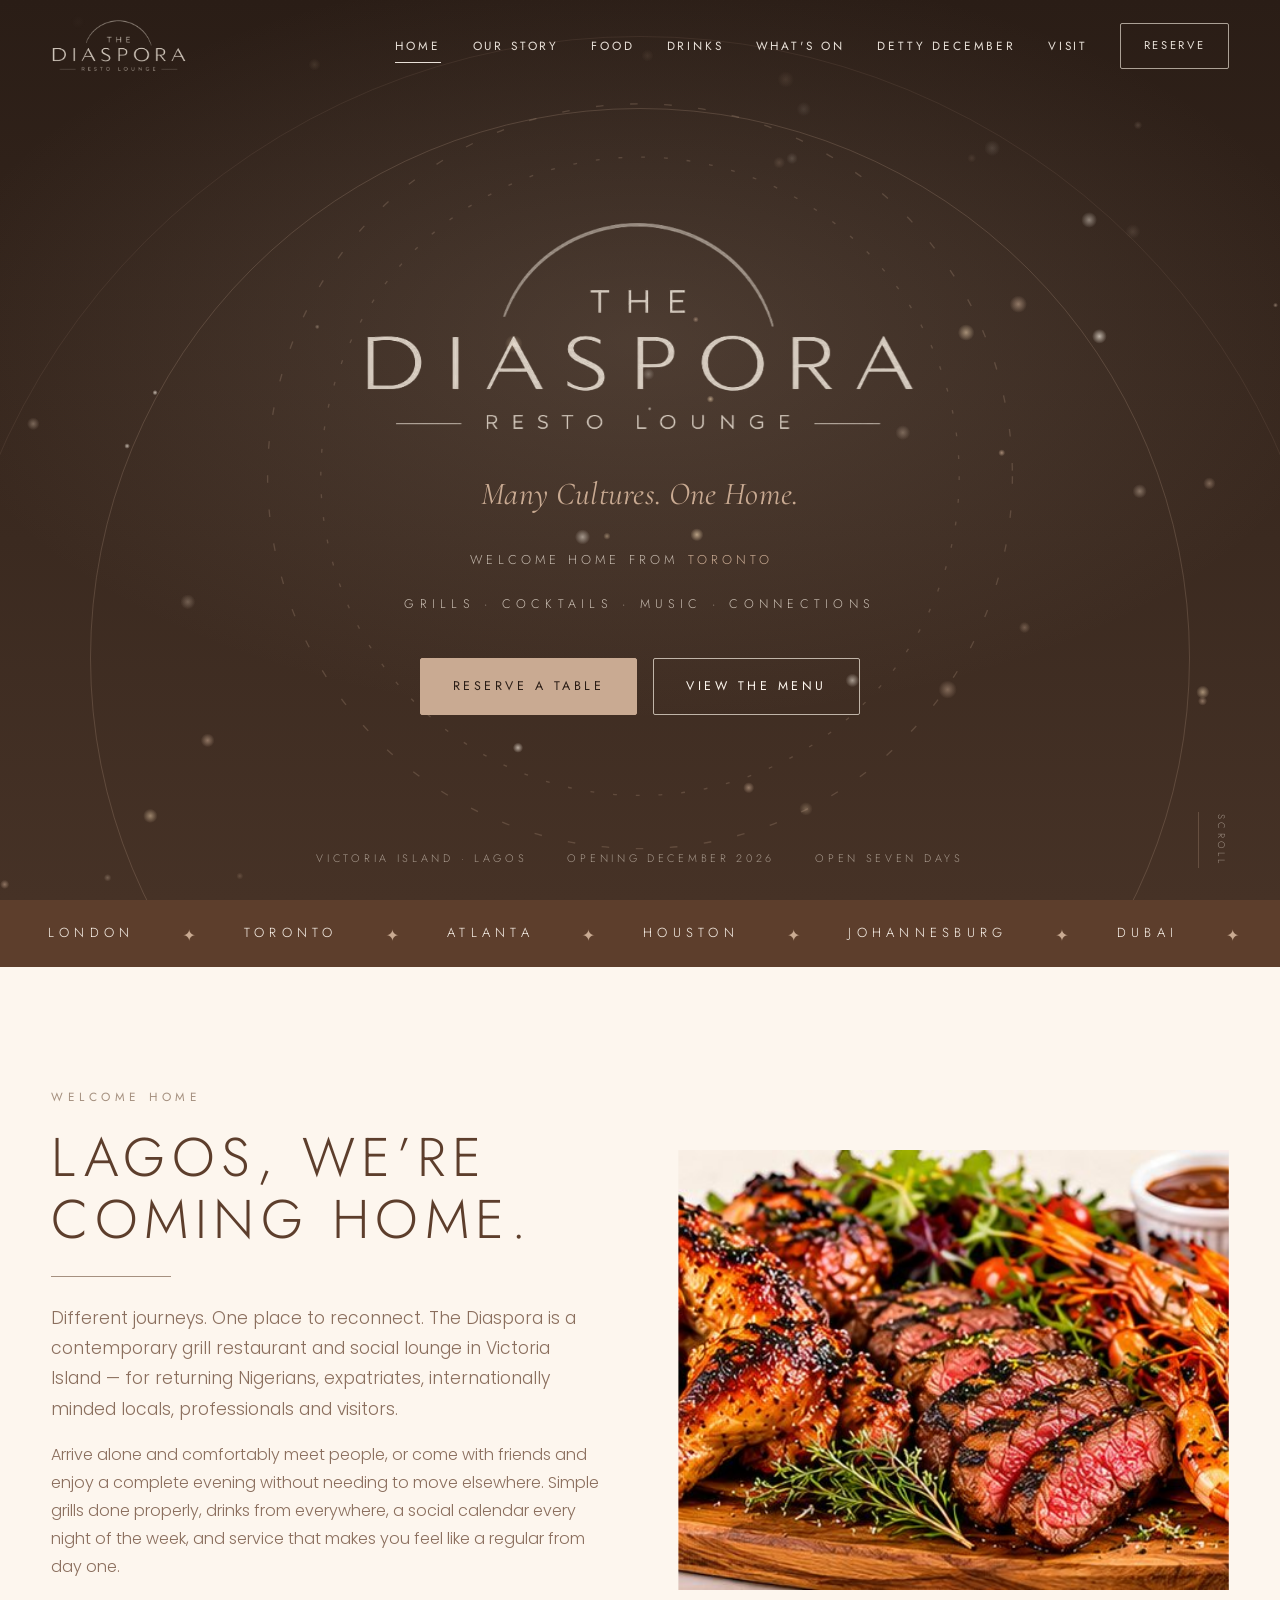
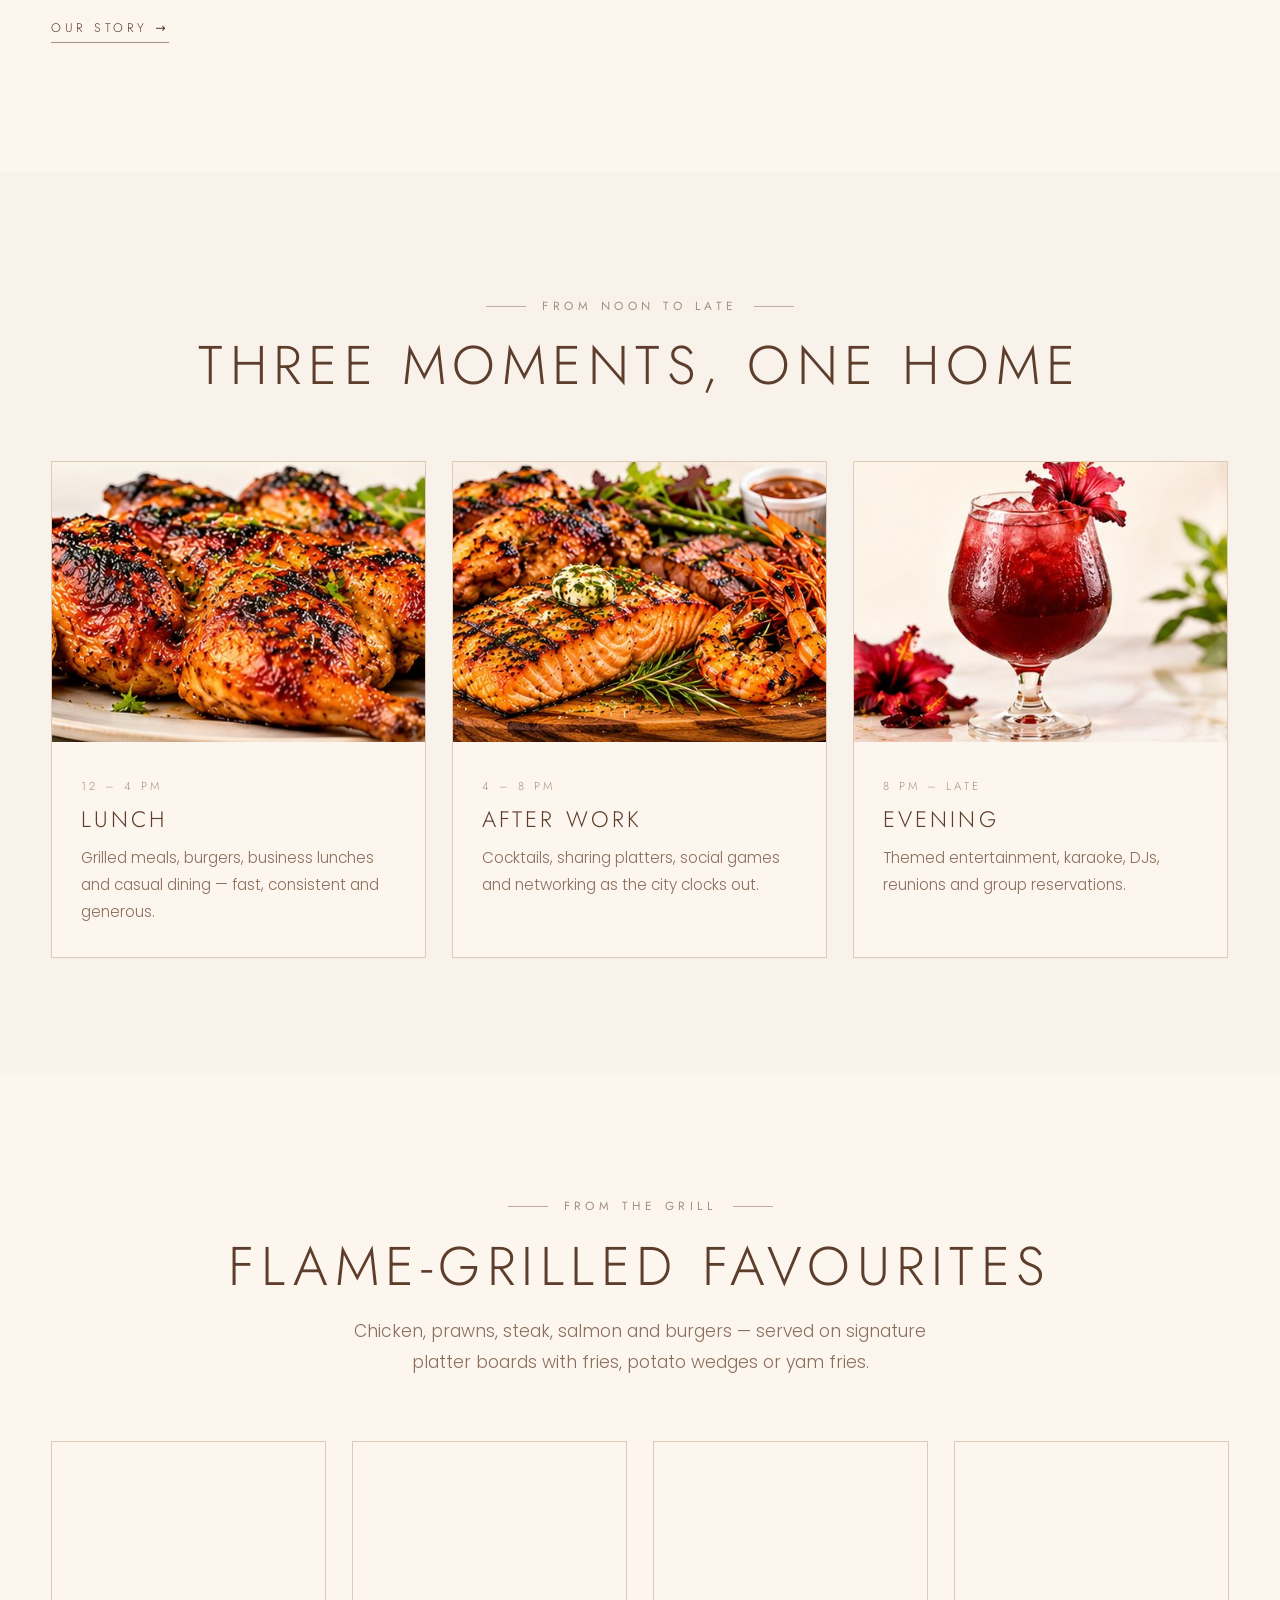
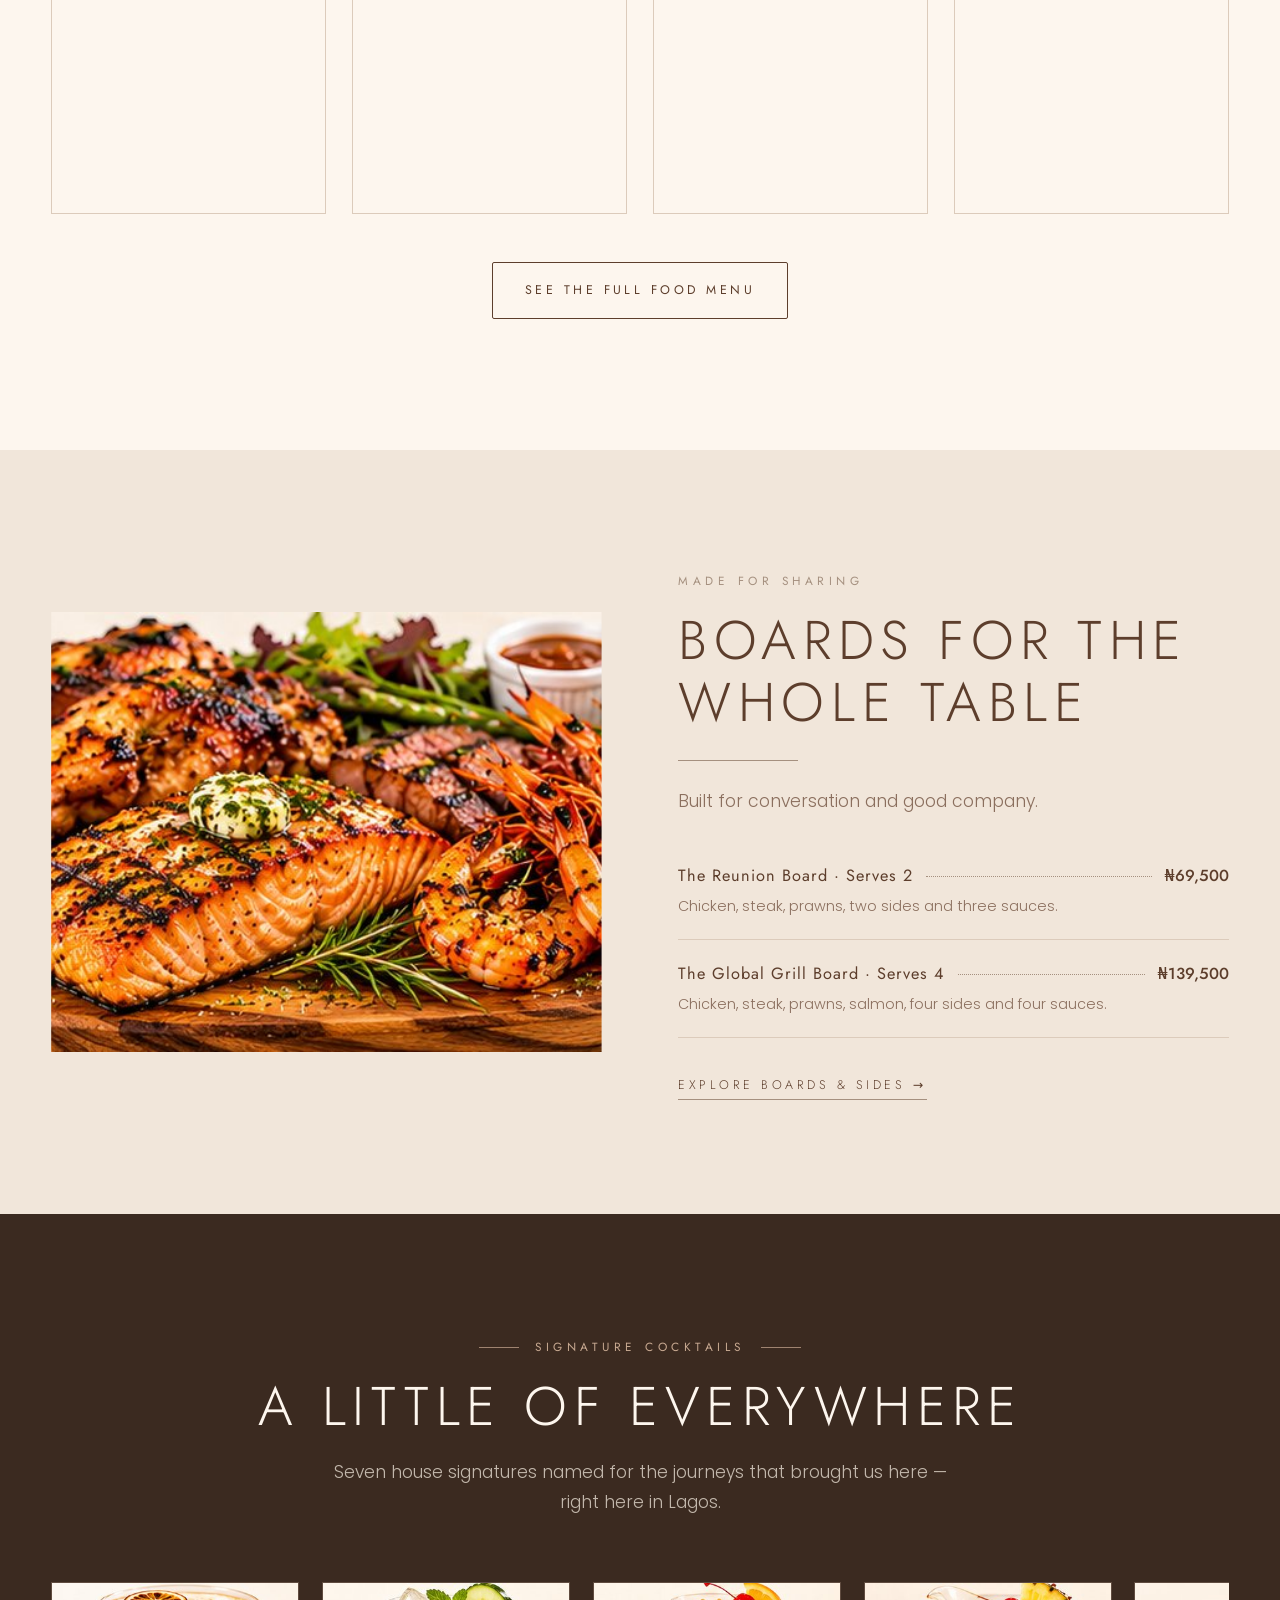
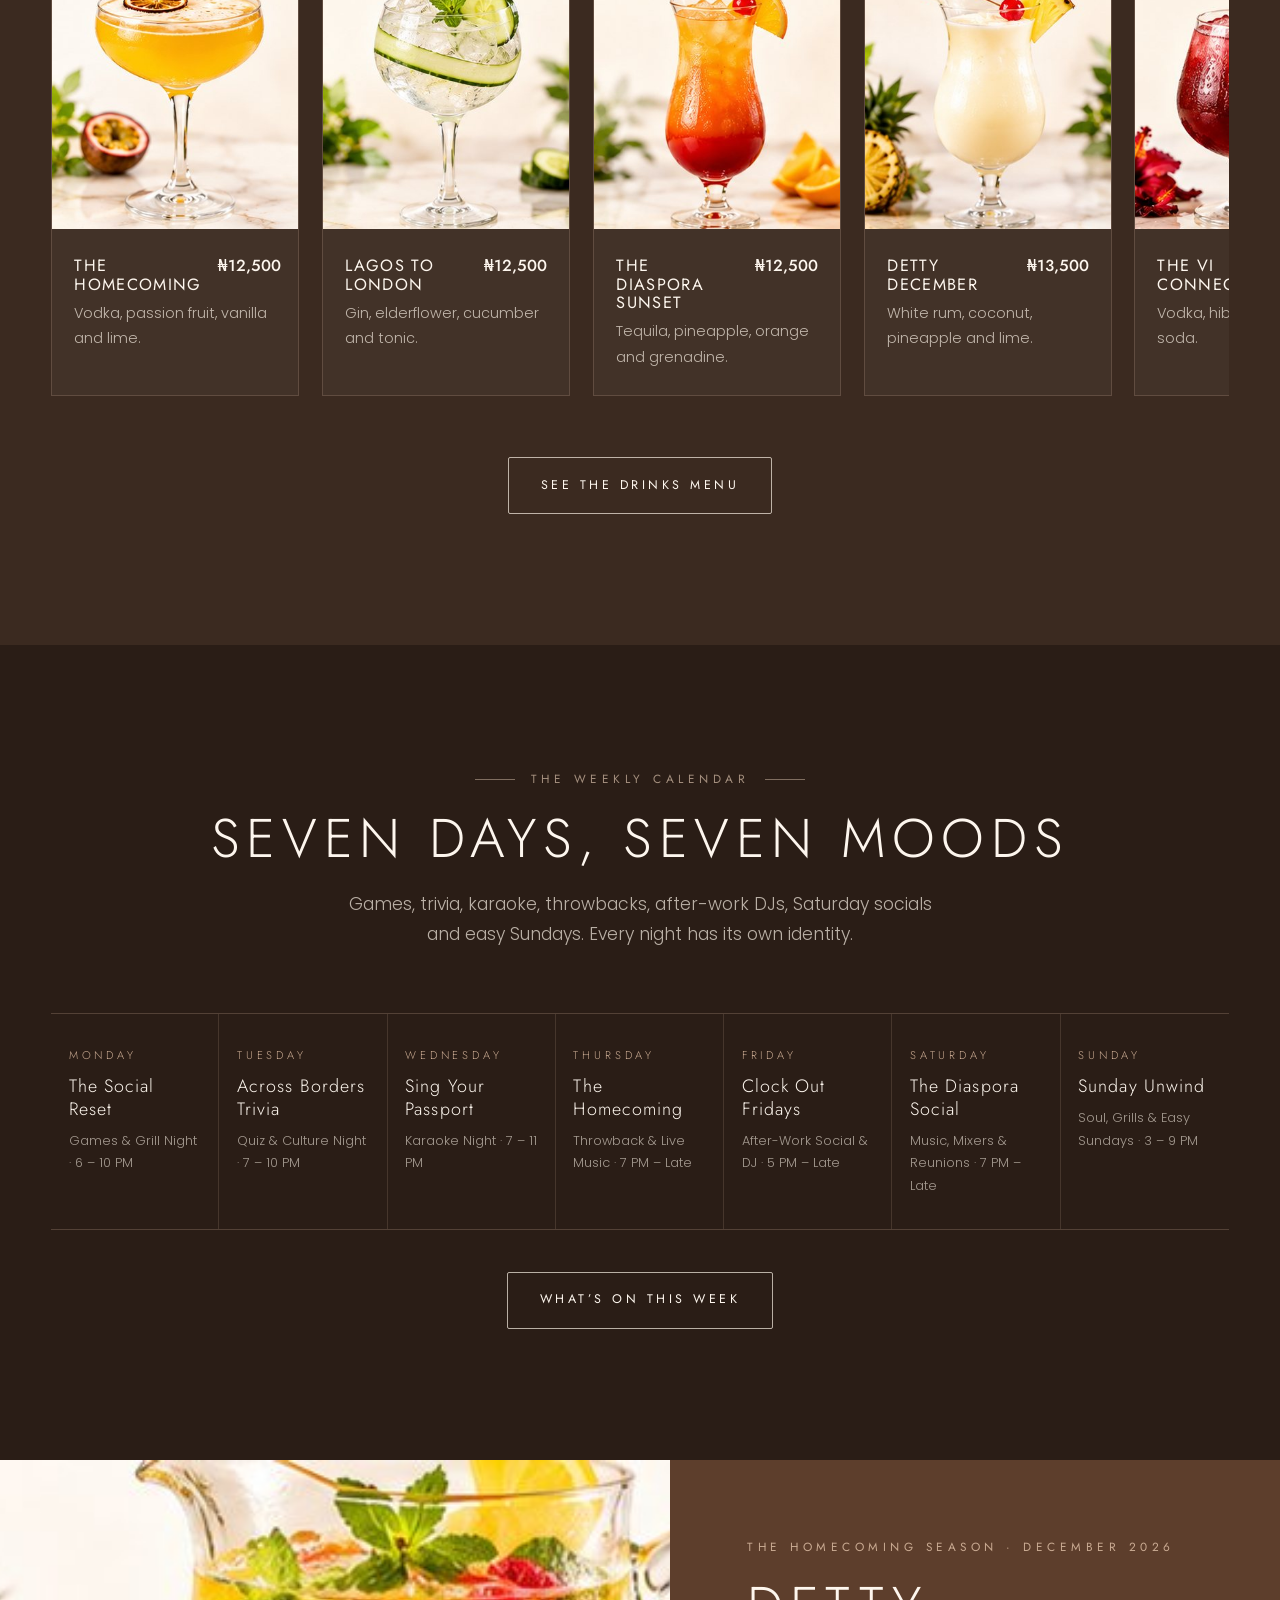
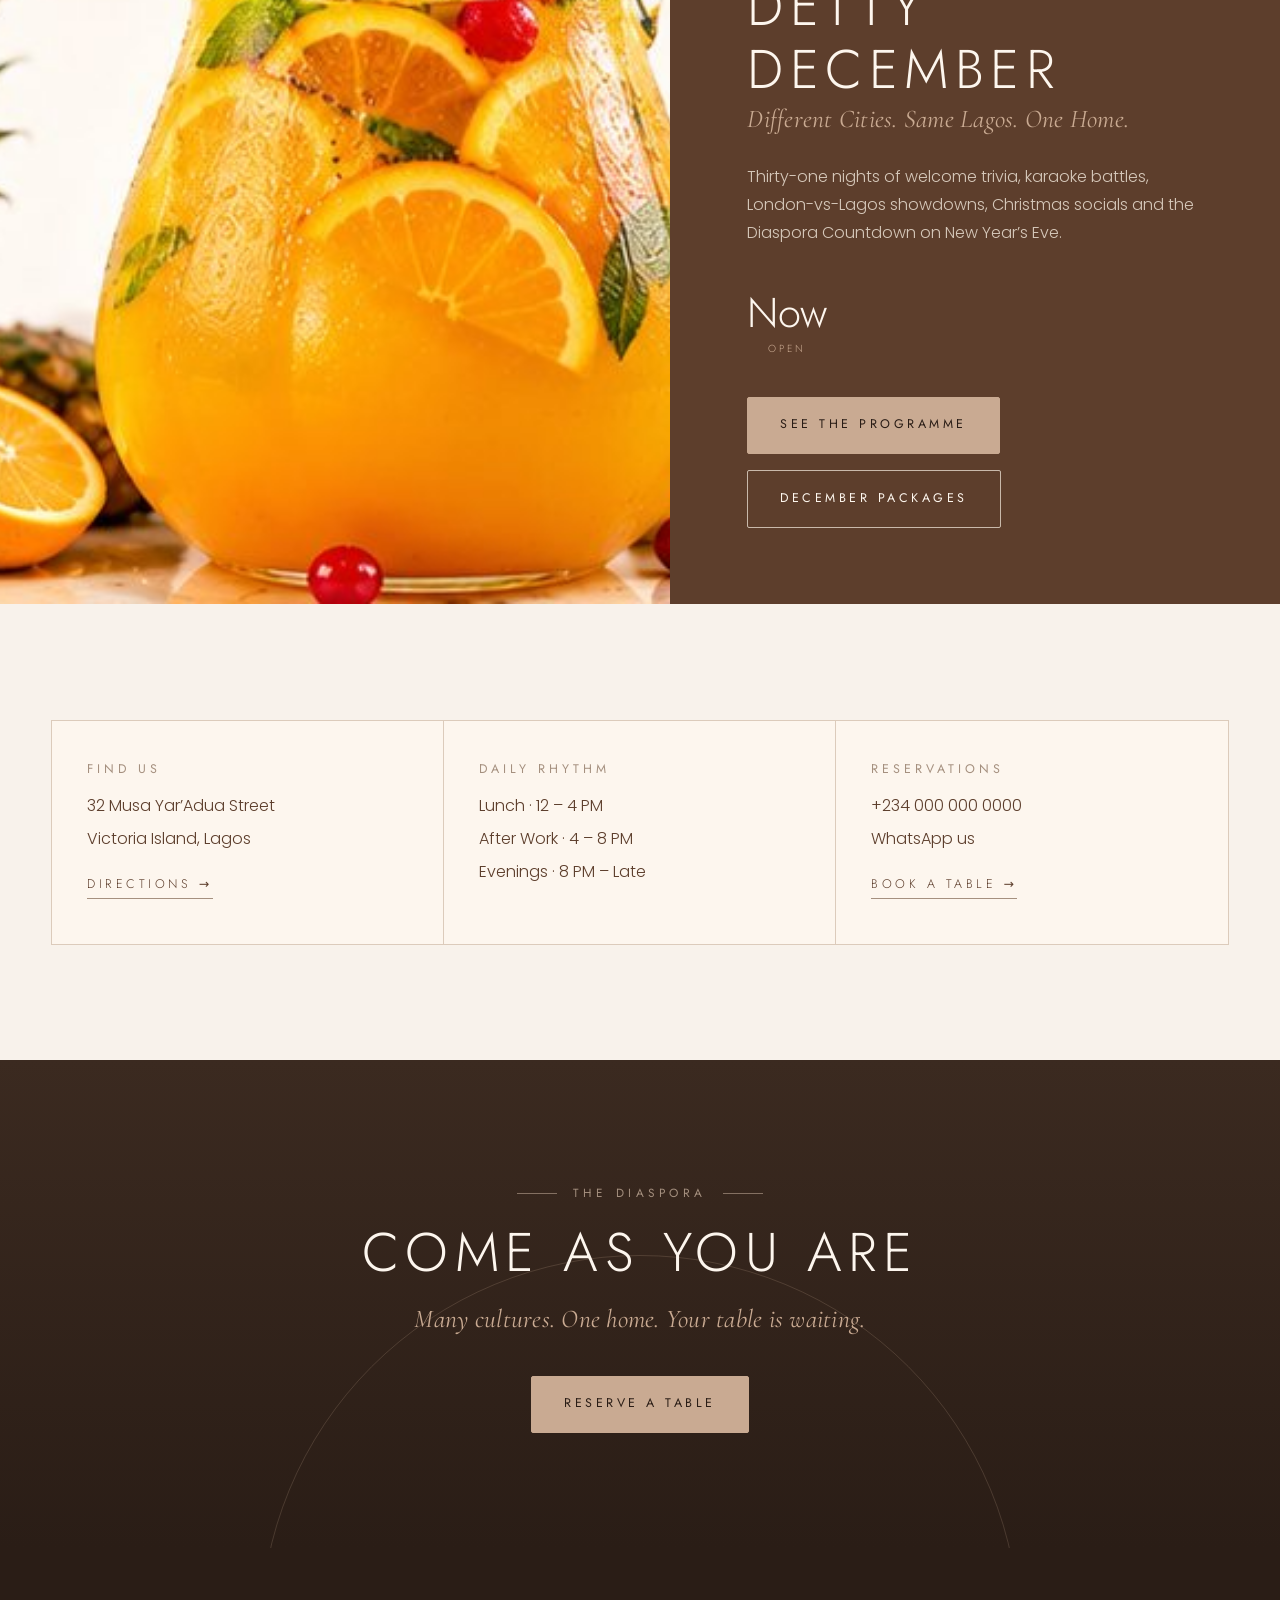
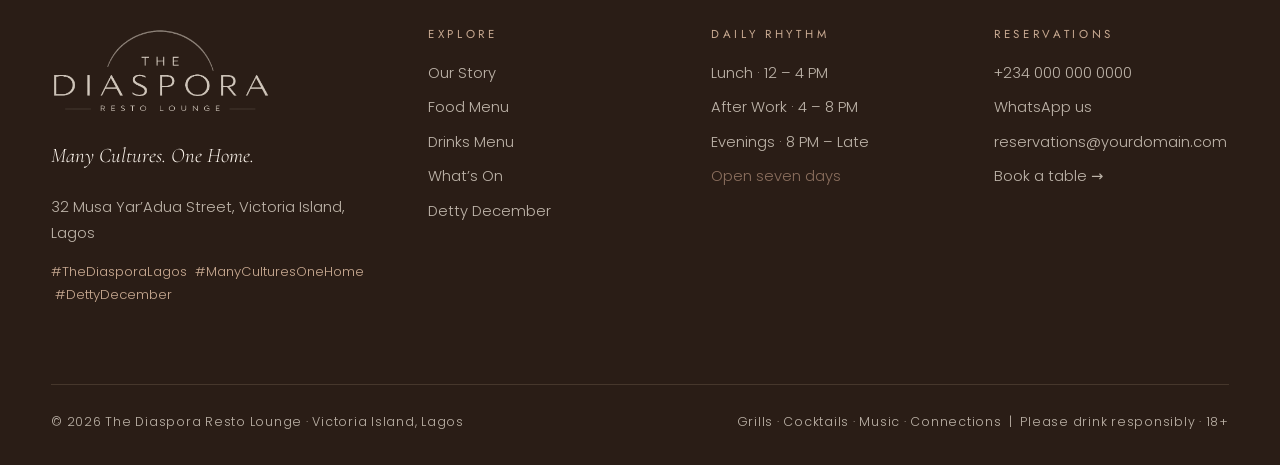
==== commit 84a643b1: "Add files via upload Second commit added a loading screen and fun effects" ====
--- a/The_Diaspora_Website/index.html
+++ b/The_Diaspora_Website/index.html
@@ -15,8 +15,28 @@
 <link rel="preconnect" href="https://fonts.gstatic.com" crossorigin>
 <link href="https://fonts.googleapis.com/css2?family=Cormorant+Garamond:ital,wght@1,400;1,500&family=Jost:wght@300;400;500&family=Poppins:wght@300;400;500&display=swap" rel="stylesheet">
 <link rel="stylesheet" href="assets/css/style.css">
+<script>
+  // loading screen setup: runs before the page paints
+  document.documentElement.classList.add("js", "is-loading");
+  window.__plStart = performance.now();
+  // safety net — if scripts fail, never leave the visitor stuck behind the loader
+  setTimeout(function () { document.documentElement.classList.add("pl-force"); }, 6500);
+</script>
 </head>
 <body>
+<div class="preloader" aria-hidden="true">
+  <div class="pl-glow"></div>
+  <div class="pl-inner">
+    <svg class="pl-ring" viewBox="0 0 200 120" preserveAspectRatio="xMidYMid meet">
+      <path pathLength="1" d="M8 112 A92 92 0 0 1 192 112"/>
+      <path class="r2" pathLength="1" d="M-6 116 A106 106 0 0 1 206 116"/>
+    </svg>
+    <img class="pl-logo" src="assets/img/logo-light.png" alt="" width="764" height="303">
+    <p class="pl-tag">Many Cultures. One Home.</p>
+    <div class="pl-bar"><span></span></div>
+  </div>
+</div>
+<div class="scroll-progress" aria-hidden="true"></div>
 <a class="skip" href="#main">Skip to content</a>
 <header class="site-header">
   <div class="wrap bar">
@@ -39,22 +59,27 @@
 </header>
 <main id="main">
 <section class="hero">
+  <canvas class="embers" aria-hidden="true"></canvas>
+  <div class="hero-glow" aria-hidden="true"></div>
+  <div class="rings-spin" aria-hidden="true"><svg viewBox="0 0 200 200"><circle cx="100" cy="100" r="98"/><circle cx="100" cy="100" r="84" style="stroke-dasharray:1 5"/></svg></div>
   <div class="hero-inner wrap">
     <h1 class="skip">The Diaspora Resto Lounge</h1>
     <img class="hero-logo" src="assets/img/logo-light.png" alt="The Diaspora Resto Lounge" width="764" height="303">
     <p class="accent">Many Cultures. One Home.</p>
+    <p class="hero-from">Welcome home from <span class="city-rotator" data-cities="London,Toronto,Atlanta,Houston,Johannesburg,Dubai,Accra,New York"><span>London</span></span></p>
     <p class="tag">Grills · Cocktails · Music · Connections</p>
     <div class="btn-row">
-      <a class="btn glow" href="visit.html#reserve">Reserve a Table</a>
-      <a class="btn light" href="food.html">View the Menu</a>
-    </div>
-  </div>
+      <a class="btn glow magnetic" href="visit.html#reserve">Reserve a Table</a>
+      <a class="btn light magnetic" href="food.html">View the Menu</a>
+    </div>
+  </div>
+  <a class="scroll-cue" href="#welcome" aria-label="Scroll down">Scroll<i></i></a>
   <div class="hero-foot"><span>Victoria Island · Lagos</span><span>Opening December 2026</span><span>Open seven days</span></div>
 </section>
 
 <div class="marquee" aria-hidden="true"><div class="marquee-track"><span>London</span><i>✦</i><span>Toronto</span><i>✦</i><span>Atlanta</span><i>✦</i><span>Houston</span><i>✦</i><span>Johannesburg</span><i>✦</i><span>Dubai</span><i>✦</i><span>Lagos</span><i>✦</i><span>London</span><i>✦</i><span>Toronto</span><i>✦</i><span>Atlanta</span><i>✦</i><span>Houston</span><i>✦</i><span>Johannesburg</span><i>✦</i><span>Dubai</span><i>✦</i><span>Lagos</span><i>✦</i></div></div>
 
-<section class="section bg-cream">
+<section class="section bg-cream" id="welcome">
   <div class="wrap split">
     <div class="reveal">
       <div class="eyebrow">Welcome home</div>
@@ -75,11 +100,11 @@
       <h2 class="title">Three moments, one home</h2>
     </div>
     <div class="moments">
-      <article class="moment reveal"><figure><img src="assets/img/grill-chicken.jpg" alt="Grilled chicken" loading="lazy"></figure>
+      <article data-tilt class="moment reveal"><figure><img src="assets/img/grill-chicken.jpg" alt="Grilled chicken" loading="lazy"></figure>
         <div class="body"><span class="time">12 – 4 PM</span><h3>Lunch</h3><p>Grilled meals, burgers, business lunches and casual dining — fast, consistent and generous.</p></div></article>
-      <article class="moment reveal d1"><figure><img src="assets/img/board-global-grill.jpg" alt="Sharing board" loading="lazy"></figure>
+      <article data-tilt class="moment reveal d1"><figure><img src="assets/img/board-global-grill.jpg" alt="Sharing board" loading="lazy"></figure>
         <div class="body"><span class="time">4 – 8 PM</span><h3>After Work</h3><p>Cocktails, sharing platters, social games and networking as the city clocks out.</p></div></article>
-      <article class="moment reveal d2"><figure><img src="assets/img/sig-vi-connection.jpg" alt="The VI Connection cocktail" loading="lazy"></figure>
+      <article data-tilt class="moment reveal d2"><figure><img src="assets/img/sig-vi-connection.jpg" alt="The VI Connection cocktail" loading="lazy"></figure>
         <div class="body"><span class="time">8 PM – Late</span><h3>Evening</h3><p>Themed entertainment, karaoke, DJs, reunions and group reservations.</p></div></article>
     </div>
   </div>
@@ -92,19 +117,19 @@
       <h2 class="title">Flame-grilled favourites</h2>
       <p class="lead">Chicken, prawns, steak, salmon and burgers — served on signature platter boards with fries, potato wedges or yam fries.</p>
     </div>
-    <div class="dish-grid"><article class="dish reveal d0 ">
+    <div class="dish-grid"><article data-tilt class="dish reveal d0 ">
   <figure><img src="assets/img/grill-chicken.jpg" alt="The Homecoming Chicken" loading="lazy"></figure>
   <div class="body"><div class="row"><h3>The Homecoming Chicken</h3><span class="price">₦19,500</span></div><p>Peri-peri, smoky BBQ or house herb marinade.</p></div>
 </article>
-<article class="dish reveal d1 ">
+<article data-tilt class="dish reveal d1 ">
   <figure><img src="assets/img/grill-prawns.jpg" alt="Lagos to London Prawns" loading="lazy"></figure>
   <div class="body"><div class="row"><h3>Lagos to London Prawns</h3><span class="price">₦29,500</span></div><p>Chargrilled prawns, garlic butter and fresh lemon.</p></div>
 </article>
-<article class="dish reveal d2 ">
+<article data-tilt class="dish reveal d2 ">
   <figure><img src="assets/img/grill-steak.jpg" alt="The Diaspora Steak" loading="lazy"></figure>
   <div class="body"><div class="row"><h3>The Diaspora Steak</h3><span class="price">₦39,500</span></div><p>Grilled beef steak, cooked to your preference.</p></div>
 </article>
-<article class="dish reveal d3 ">
+<article data-tilt class="dish reveal d3 ">
   <figure><img src="assets/img/grill-salmon.jpg" alt="Atlantic Connection Salmon" loading="lazy"></figure>
   <div class="body"><div class="row"><h3>Atlantic Connection Salmon</h3><span class="price">₦38,500</span></div><p>Grilled salmon fillet, citrus and herb butter.</p></div>
 </article></div>
@@ -136,31 +161,31 @@
       <h2 class="title">A little of everywhere</h2>
       <p class="lead">Seven house signatures named for the journeys that brought us here — right here in Lagos.</p>
     </div>
-    <div class="scroller fit7"><article class="dish reveal d0 sq">
+    <div class="scroller fit7"><article data-tilt class="dish reveal d0 sq">
   <figure><img src="assets/img/sig-homecoming.jpg" alt="The Homecoming" loading="lazy"></figure>
   <div class="body"><div class="row"><h3>The Homecoming</h3><span class="price">₦12,500</span></div><p>Vodka, passion fruit, vanilla and lime.</p></div>
 </article>
-<article class="dish reveal d0 sq">
+<article data-tilt class="dish reveal d0 sq">
   <figure><img src="assets/img/sig-lagos-london.jpg" alt="Lagos to London" loading="lazy"></figure>
   <div class="body"><div class="row"><h3>Lagos to London</h3><span class="price">₦12,500</span></div><p>Gin, elderflower, cucumber and tonic.</p></div>
 </article>
-<article class="dish reveal d0 sq">
+<article data-tilt class="dish reveal d0 sq">
   <figure><img src="assets/img/sig-sunset.jpg" alt="The Diaspora Sunset" loading="lazy"></figure>
   <div class="body"><div class="row"><h3>The Diaspora Sunset</h3><span class="price">₦12,500</span></div><p>Tequila, pineapple, orange and grenadine.</p></div>
 </article>
-<article class="dish reveal d0 sq">
+<article data-tilt class="dish reveal d0 sq">
   <figure><img src="assets/img/sig-detty-december.jpg" alt="Detty December" loading="lazy"></figure>
   <div class="body"><div class="row"><h3>Detty December</h3><span class="price">₦13,500</span></div><p>White rum, coconut, pineapple and lime.</p></div>
 </article>
-<article class="dish reveal d0 sq">
+<article data-tilt class="dish reveal d0 sq">
   <figure><img src="assets/img/sig-vi-connection.jpg" alt="The VI Connection" loading="lazy"></figure>
   <div class="body"><div class="row"><h3>The VI Connection</h3><span class="price">₦12,000</span></div><p>Vodka, hibiscus, lemon and soda.</p></div>
 </article>
-<article class="dish reveal d0 sq">
+<article data-tilt class="dish reveal d0 sq">
   <figure><img src="assets/img/sig-across-borders.jpg" alt="Across Borders" loading="lazy"></figure>
   <div class="body"><div class="row"><h3>Across Borders</h3><span class="price">₦13,500</span></div><p>Bourbon, ginger, bitters and citrus.</p></div>
 </article>
-<article class="dish reveal d0 sq">
+<article data-tilt class="dish reveal d0 sq">
   <figure><img src="assets/img/sig-reunion-pitcher.jpg" alt="The Reunion Pitcher" loading="lazy"></figure>
   <div class="body"><div class="row"><h3>The Reunion Pitcher</h3><span class="price">₦42,000</span></div><p>A tropical sharing cocktail for your table.</p></div>
 </article></div>
@@ -268,5 +293,6 @@
 </footer>
 <script src="assets/js/config.js"></script>
 <script src="assets/js/main.js"></script>
+<script src="assets/js/home.js"></script>
 </body>
 </html>
--- a/The_Diaspora_Website/assets/css/style.css
+++ b/The_Diaspora_Website/assets/css/style.css
@@ -467,3 +467,119 @@
 .dish.sq img{aspect-ratio:1/1}
 @media (max-width:600px){.hero-foot{gap:.5rem 1.6rem;bottom:1.4rem}.hero{padding-bottom:8rem}}
 .dish .price.ask{font-size:.68rem;letter-spacing:.16em;text-transform:uppercase;font-weight:400;color:var(--taupe);text-align:right;line-height:1.4;max-width:7.5em;white-space:normal}
+
+/* ==========================================================
+   HOME PAGE EFFECTS
+   ========================================================== */
+
+/* ---------- loading screen ---------- */
+.preloader{display:none}
+.js .preloader{
+  display:grid;place-items:center;position:fixed;inset:0;z-index:1000;
+  background:radial-gradient(ellipse 70% 55% at 50% 45%,#4a3528 0%,var(--espresso) 45%,var(--deep) 100%);
+  transition:transform 1.1s cubic-bezier(.77,0,.18,1),border-radius 1.1s cubic-bezier(.77,0,.18,1);
+  will-change:transform;
+}
+.js.is-loading,.js.is-loading body{overflow:hidden}
+.pl-inner{position:relative;width:min(620px,86vw);text-align:center;transition:opacity .6s ease,transform 1.1s cubic-bezier(.77,0,.18,1)}
+.pl-ring{position:absolute;left:50%;top:50%;width:118%;transform:translate(-50%,-58%);overflow:visible;pointer-events:none}
+.pl-ring path{fill:none;stroke:var(--glow);stroke-width:.6;stroke-linecap:round;stroke-dasharray:1;stroke-dashoffset:1;opacity:.55;animation:pl-draw 1.8s .15s cubic-bezier(.65,0,.35,1) forwards}
+.pl-ring path.r2{opacity:.25;animation-delay:.45s;animation-duration:2s}
+.pl-logo{width:78%;margin:0 auto;opacity:0;filter:blur(14px);transform:scale(.94) translateY(8px);animation:pl-logo 1.6s .35s cubic-bezier(.2,.7,.2,1) forwards}
+.pl-tag{font-family:var(--f-accent);font-style:italic;font-size:clamp(1.05rem,2.4vw,1.35rem);color:var(--glow);margin:1.6rem 0 0;opacity:0;letter-spacing:.06em;animation:pl-fade 1s 1.15s ease forwards}
+.pl-bar{width:140px;height:1px;background:rgba(201,170,146,.2);margin:2.2rem auto 0;overflow:hidden;opacity:0;animation:pl-fade .6s .6s ease forwards}
+.pl-bar span{display:block;height:100%;background:var(--glow);transform-origin:left;transform:scaleX(0);transition:transform .4s ease}
+.pl-glow{position:absolute;left:50%;top:50%;width:70vmin;height:70vmin;transform:translate(-50%,-50%);border-radius:50%;
+  background:radial-gradient(circle,rgba(201,170,146,.22),transparent 65%);opacity:0;animation:pl-pulse 2.6s .4s ease-in-out infinite;pointer-events:none}
+@keyframes pl-draw{to{stroke-dashoffset:0}}
+@keyframes pl-logo{to{opacity:1;filter:blur(0);transform:none}}
+@keyframes pl-fade{to{opacity:1}}
+@keyframes pl-pulse{0%,100%{opacity:.35;transform:translate(-50%,-50%) scale(.92)}50%{opacity:.9;transform:translate(-50%,-50%) scale(1.05)}}
+/* exit: the screen lifts away like a curtain with an arched edge */
+.preloader.pl-done{transform:translateY(-105%);border-radius:0 0 50% 50% / 0 0 18vh 18vh}
+.preloader.pl-done .pl-inner{transform:translateY(-30vh);opacity:0}
+.pl-force .preloader{display:none}
+.pl-force.is-loading,.pl-force.is-loading body{overflow:auto}
+
+/* hero entrance waits for the loading screen */
+.js .hero-logo,.js .hero .accent,.js .hero .tag,.js .hero .btn-row,.js .hero-from,.js .hero-foot{animation-play-state:paused}
+body.loaded .hero-logo,body.loaded .hero .accent,body.loaded .hero .tag,body.loaded .hero .btn-row,body.loaded .hero-from,body.loaded .hero-foot,
+.pl-force .hero-logo,.pl-force .hero .accent,.pl-force .hero .tag,.pl-force .hero .btn-row,.pl-force .hero-from,.pl-force .hero-foot{animation-play-state:running}
+.hero-logo{animation:rise-blur 1.6s .15s var(--ease) both}
+.hero-from{animation:rise 1.4s .45s var(--ease) both}
+.hero .tag{animation-delay:.6s}
+.hero .btn-row{animation-delay:.75s}
+.hero-foot{animation:rise 1.2s 1s var(--ease) both}
+@keyframes rise-blur{from{opacity:0;filter:blur(10px);transform:translateY(30px) scale(.96)}to{opacity:1;filter:blur(0);transform:none}}
+
+/* ---------- hero layers ---------- */
+.hero::before{transform:translate(calc(-50% + var(--px,0) * 14px),calc(var(--sy,0) * .18px + var(--py,0) * 10px))}
+.hero::after{transform:translate(calc(-50% + var(--px,0) * -22px),calc(var(--sy,0) * .08px + var(--py,0) * -16px))}
+.hero .rings-spin{position:absolute;left:50%;top:50%;width:min(760px,120vw);aspect-ratio:1;transform:translate(-50%,-46%);pointer-events:none;z-index:1;opacity:.5}
+.hero .rings-spin svg{width:100%;height:100%;animation:spin 90s linear infinite}
+.hero .rings-spin circle{fill:none;stroke:var(--glow);stroke-width:.35;stroke-dasharray:2 7;opacity:.45}
+@keyframes spin{to{transform:rotate(360deg)}}
+.embers{position:absolute;inset:0;width:100%;height:100%;z-index:1;pointer-events:none}
+.hero-glow{position:absolute;inset:0;z-index:1;pointer-events:none;opacity:0;transition:opacity .6s ease;
+  background:radial-gradient(520px circle at var(--mx,50%) var(--my,40%),rgba(201,170,146,.16),transparent 60%)}
+.hero:hover .hero-glow{opacity:1}
+.hero-inner{will-change:transform,opacity}
+
+/* rotating city line */
+.hero-from{font-family:var(--f-display);font-size:.8rem;letter-spacing:.32em;text-transform:uppercase;color:rgba(247,238,226,.7);margin:1.1rem 0 0;display:flex;justify-content:center;align-items:center;gap:.6rem;flex-wrap:wrap}
+.city-rotator{display:inline-block;position:relative;height:1.6em;overflow:hidden;vertical-align:bottom;min-width:9.5em;text-align:left;color:var(--glow)}
+.city-rotator span{position:absolute;left:0;top:0;line-height:1.6em;white-space:nowrap;transition:transform .7s var(--ease),opacity .7s var(--ease)}
+.city-rotator span.out{transform:translateY(-110%);opacity:0}
+.city-rotator span.in{transform:translateY(110%);opacity:0}
+@media (max-width:600px){.hero-from{font-size:.7rem;letter-spacing:.24em}.city-rotator{min-width:8.6em}}
+
+/* scroll cue (desktop) */
+.scroll-cue{position:absolute;right:4vw;bottom:2rem;z-index:2;display:flex;flex-direction:column;align-items:center;gap:.8rem;
+  font-family:var(--f-display);font-size:.6rem;letter-spacing:.34em;text-transform:uppercase;color:rgba(247,238,226,.5);writing-mode:vertical-rl}
+.scroll-cue i{width:1px;height:56px;background:rgba(201,170,146,.25);position:relative;overflow:hidden}
+.scroll-cue i::after{content:"";position:absolute;left:0;top:-50%;width:100%;height:50%;background:var(--glow);animation:cue 2.2s ease-in-out infinite}
+@keyframes cue{to{top:110%}}
+@media (max-width:900px){.scroll-cue{display:none}}
+
+/* ---------- scroll progress ---------- */
+.scroll-progress{position:fixed;top:0;left:0;right:0;height:2px;z-index:60;background:linear-gradient(90deg,var(--taupe),var(--glow));transform-origin:left;transform:scaleX(0);pointer-events:none}
+
+/* ---------- image wipe for framed photos ---------- */
+.frame.reveal{opacity:1;transform:none}
+.frame.reveal img{clip-path:inset(0 0 100% 0);transform:scale(1.12);transition:clip-path 1.5s cubic-bezier(.77,0,.18,1),transform 2s var(--ease)}
+.frame.reveal::before{opacity:0;transform:translate(-10px,10px);transition:opacity 1s .8s,transform 1.2s .8s var(--ease)}
+.frame.reveal.in img{clip-path:inset(0 0 0 0);transform:none}
+.frame.reveal.in::before{opacity:1;transform:none}
+
+/* ---------- 3D tilt + shine (pointer devices only) ---------- */
+[data-tilt]{transform-style:preserve-3d;will-change:transform}
+[data-tilt].tilting{transition:transform .12s linear,box-shadow .4s}
+[data-tilt] .shine{position:absolute;inset:0;pointer-events:none;opacity:0;transition:opacity .4s;
+  background:radial-gradient(400px circle at var(--sx,50%) var(--sy2,50%),rgba(255,255,255,.22),transparent 45%);z-index:2}
+[data-tilt].tilting .shine{opacity:1}
+.dish,.moment{position:relative}
+
+/* ---------- magnetic buttons ---------- */
+.magnetic{transition:transform .35s var(--ease),background .35s,color .35s,border-color .35s}
+
+/* ---------- countdown tick ---------- */
+.countdown b.tick{animation:tick .5s var(--ease)}
+@keyframes tick{0%{transform:translateY(-35%);opacity:0}100%{transform:none;opacity:1}}
+
+/* ---------- marquee reacts to scroll speed ---------- */
+.marquee-track{will-change:transform}
+.marquee:hover .marquee-track{animation-play-state:paused}
+
+/* ---------- touch: small press feedback ---------- */
+@media (hover:none){
+  .dish:active,.moment:active,.week a:active{transform:scale(.98);transition:transform .15s}
+  .hero-glow{display:none}
+}
+
+@media (prefers-reduced-motion:reduce){
+  .js .preloader{transition:opacity .4s}
+  .preloader.pl-done{transform:none;opacity:0}
+  .pl-logo,.pl-tag,.pl-bar{opacity:1;filter:none;transform:none}
+  .frame.reveal img{clip-path:none;transform:none}
+  .embers,.rings-spin,.hero-glow{display:none}
+}
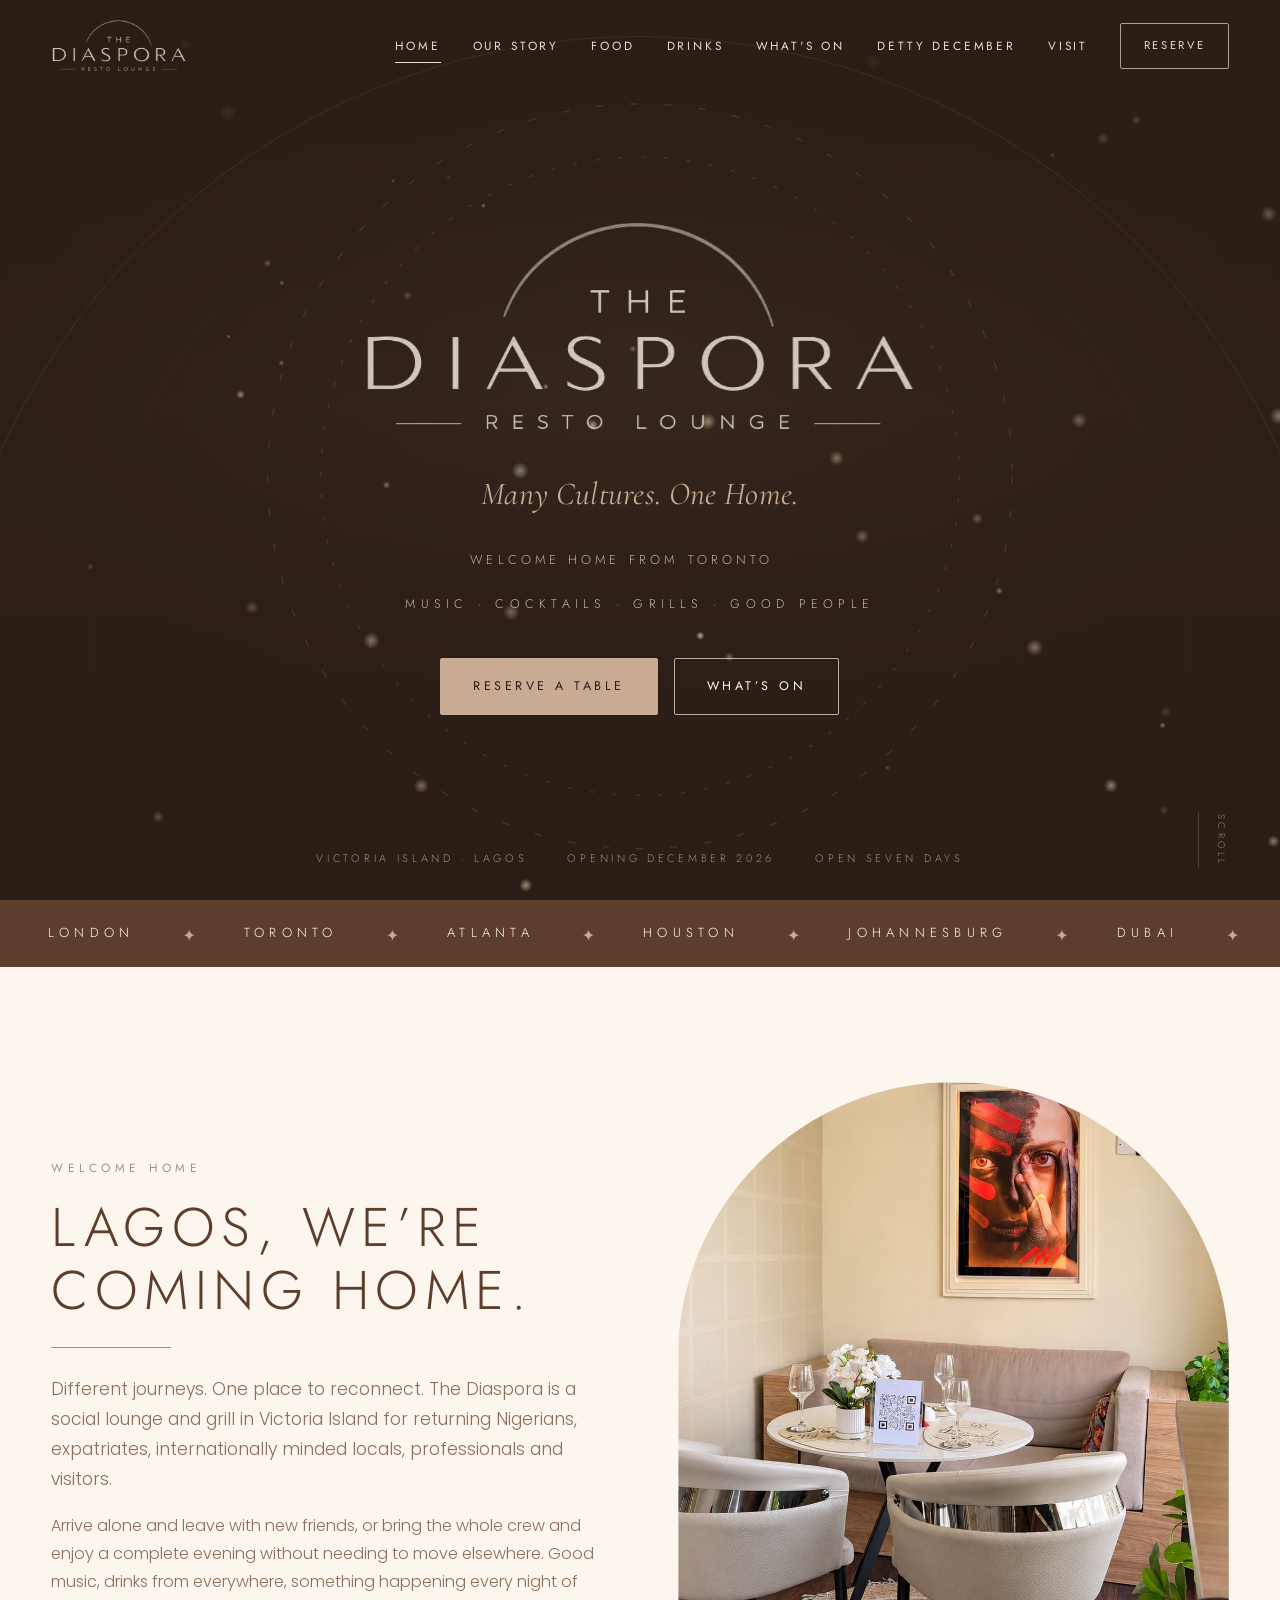
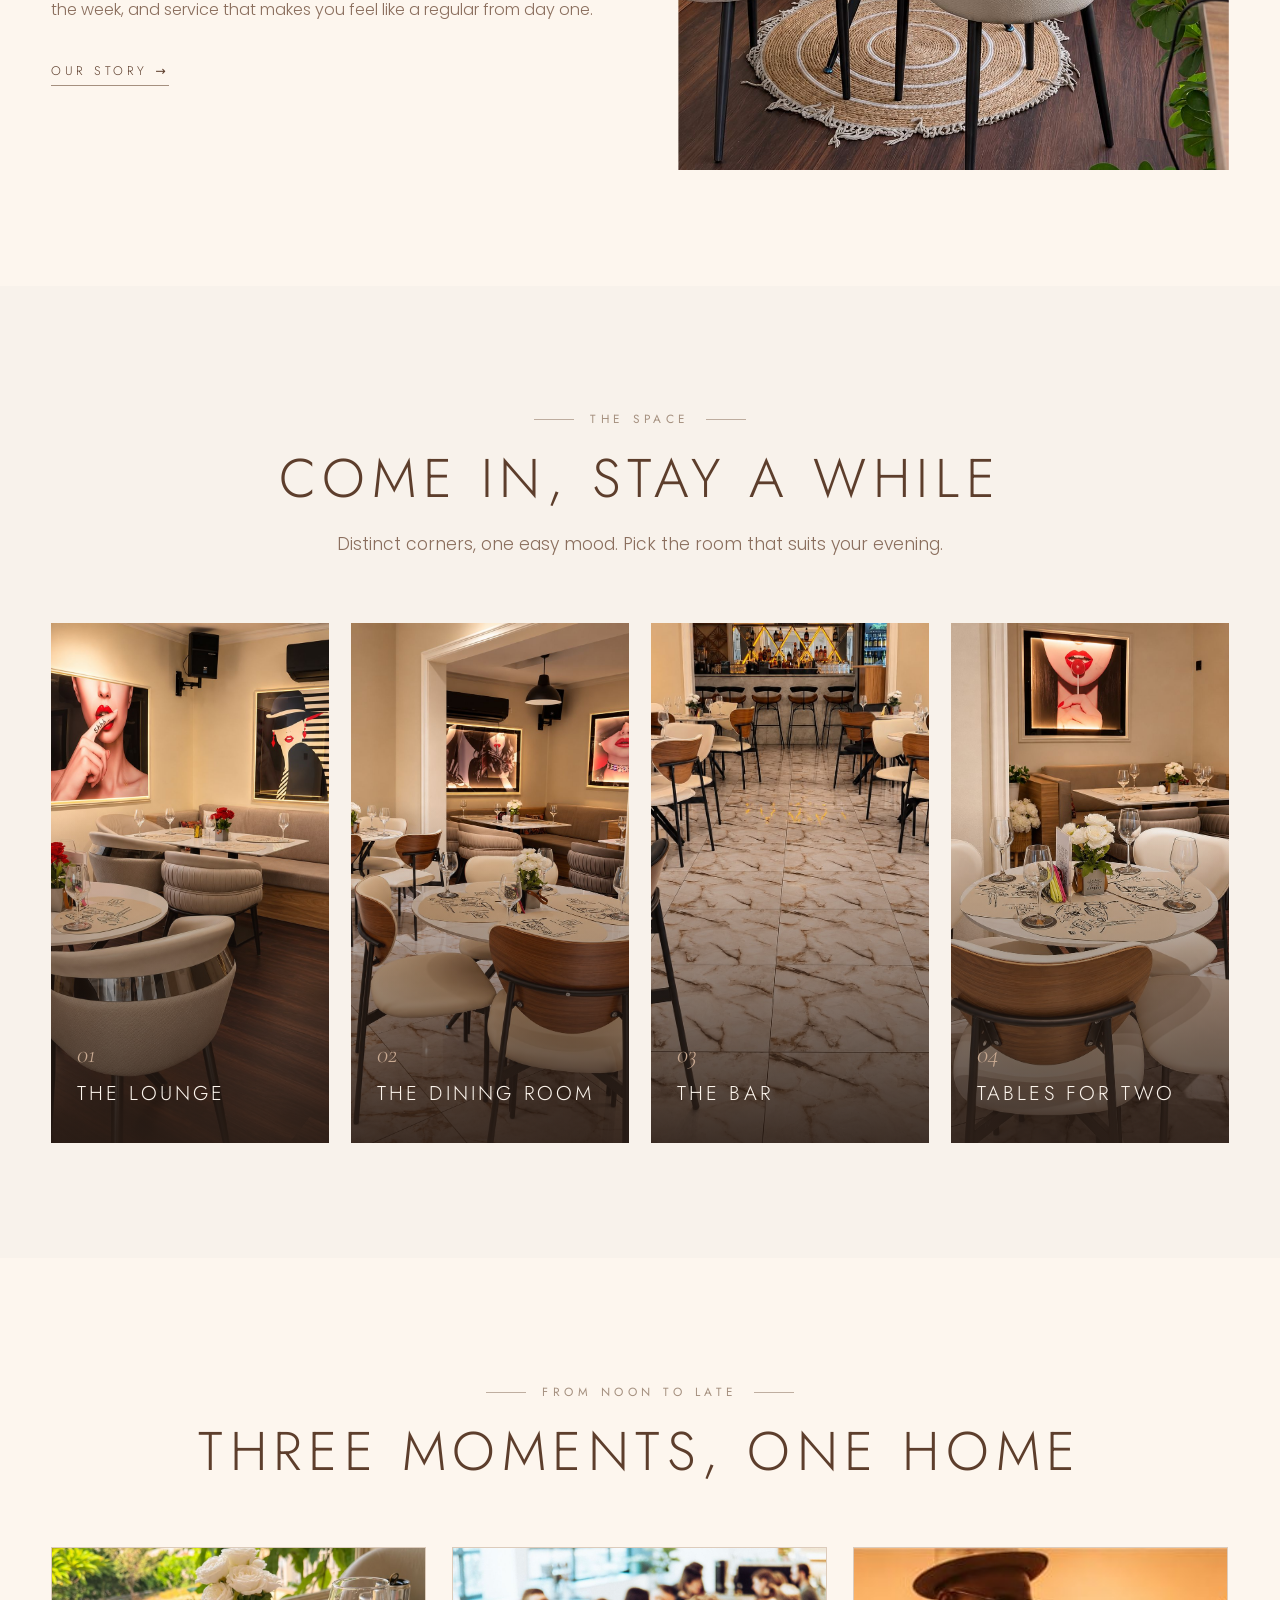
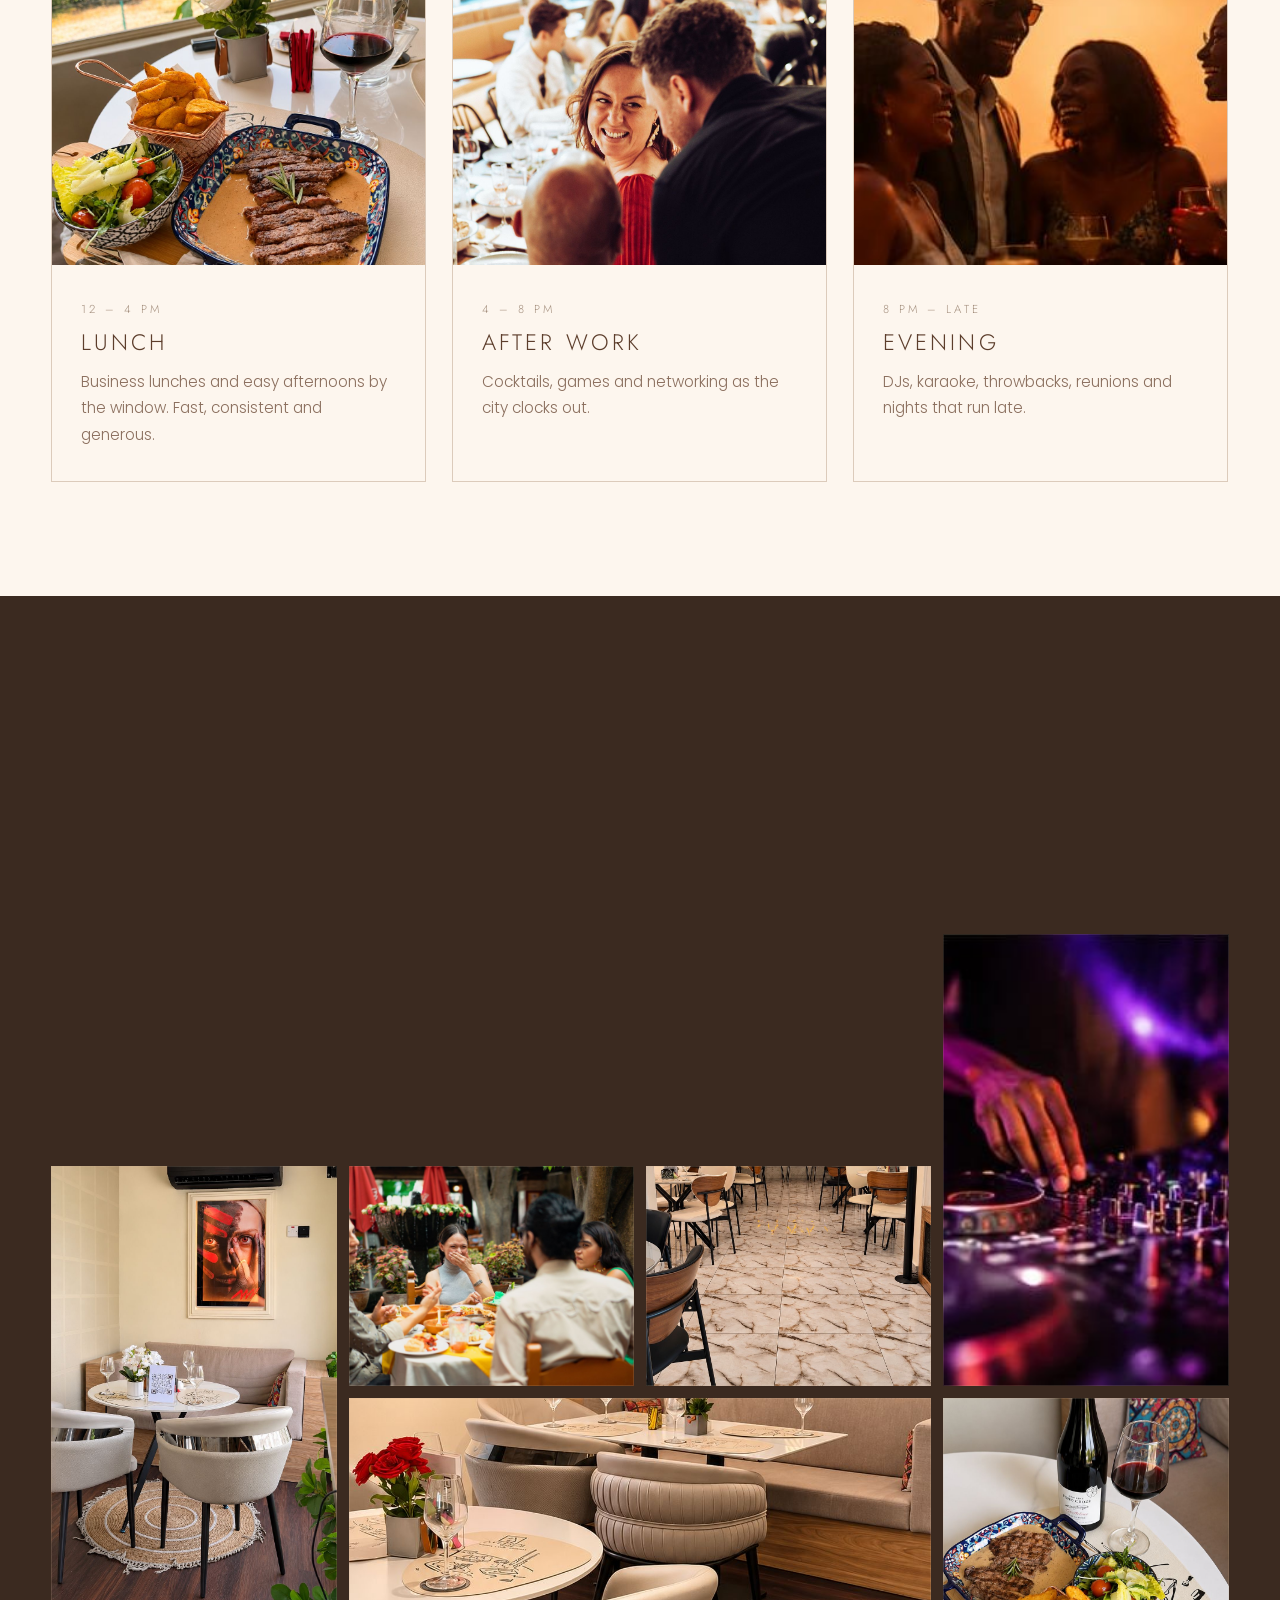
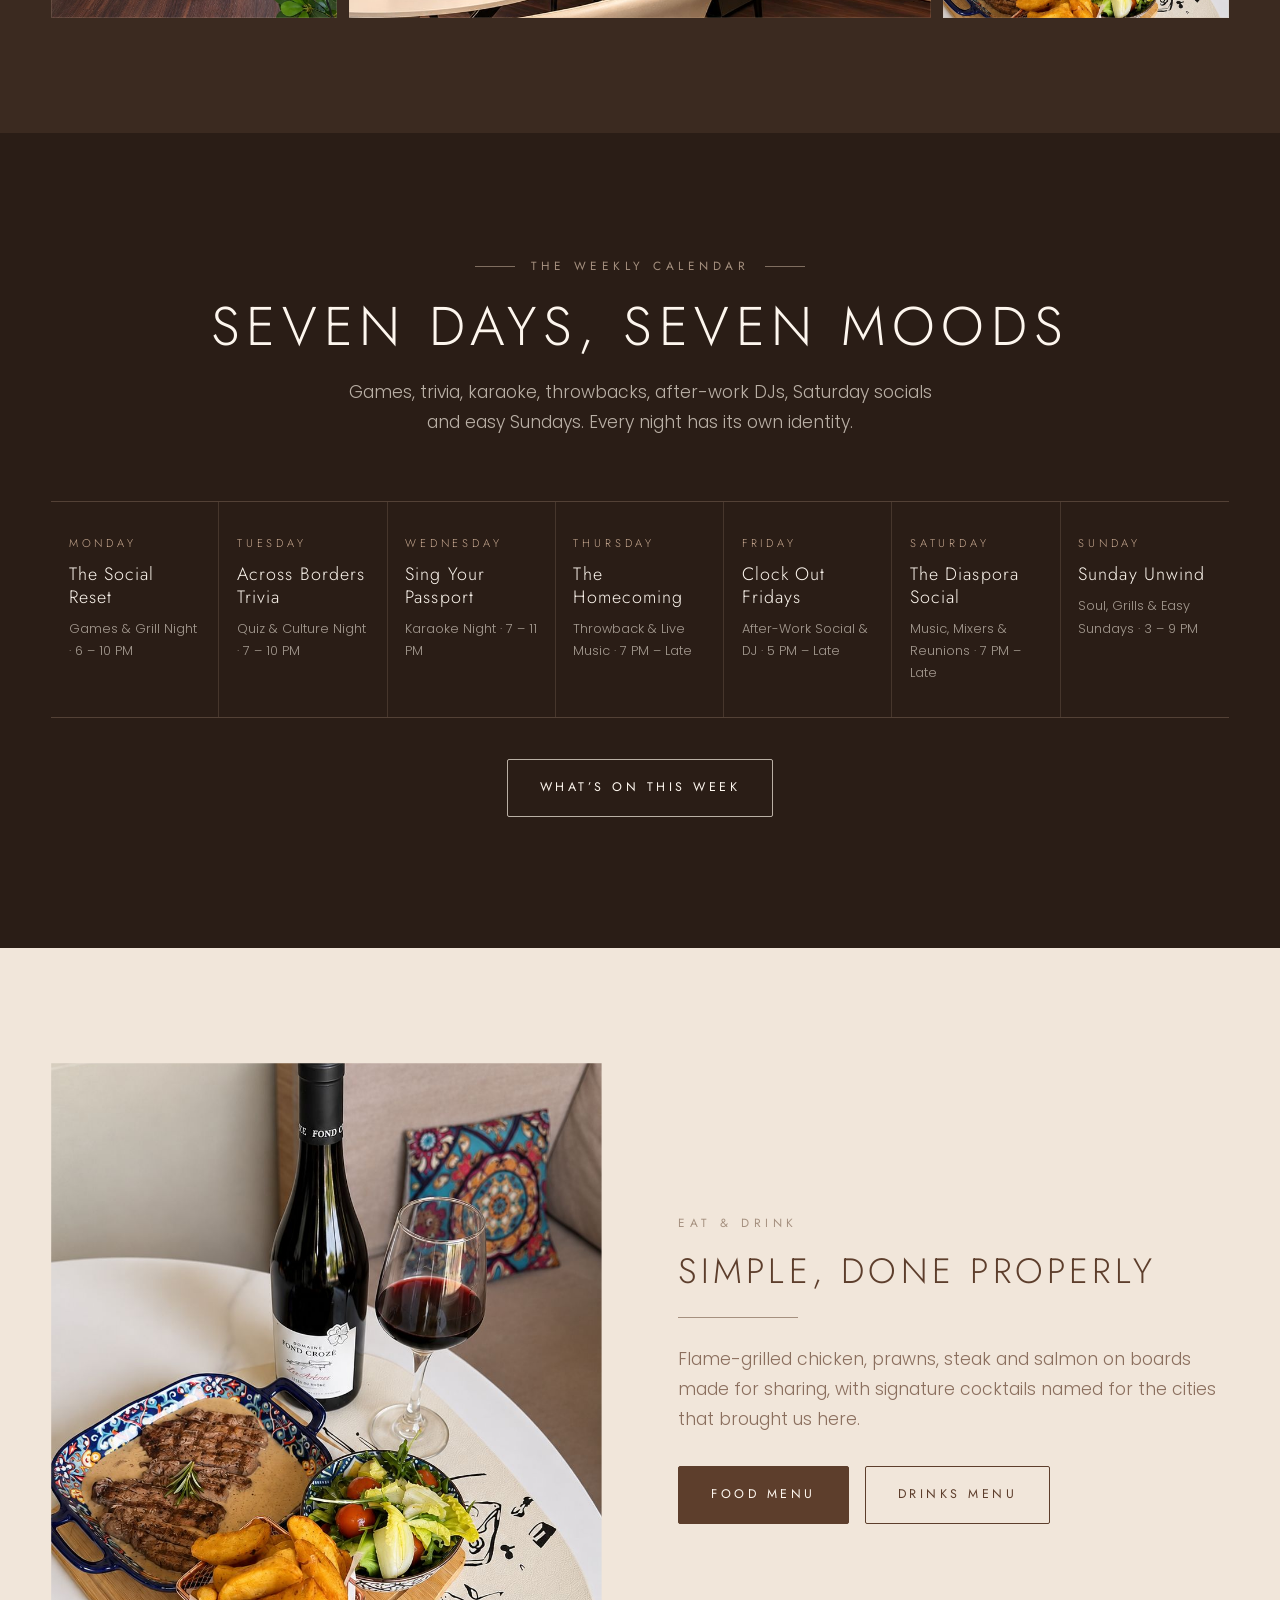
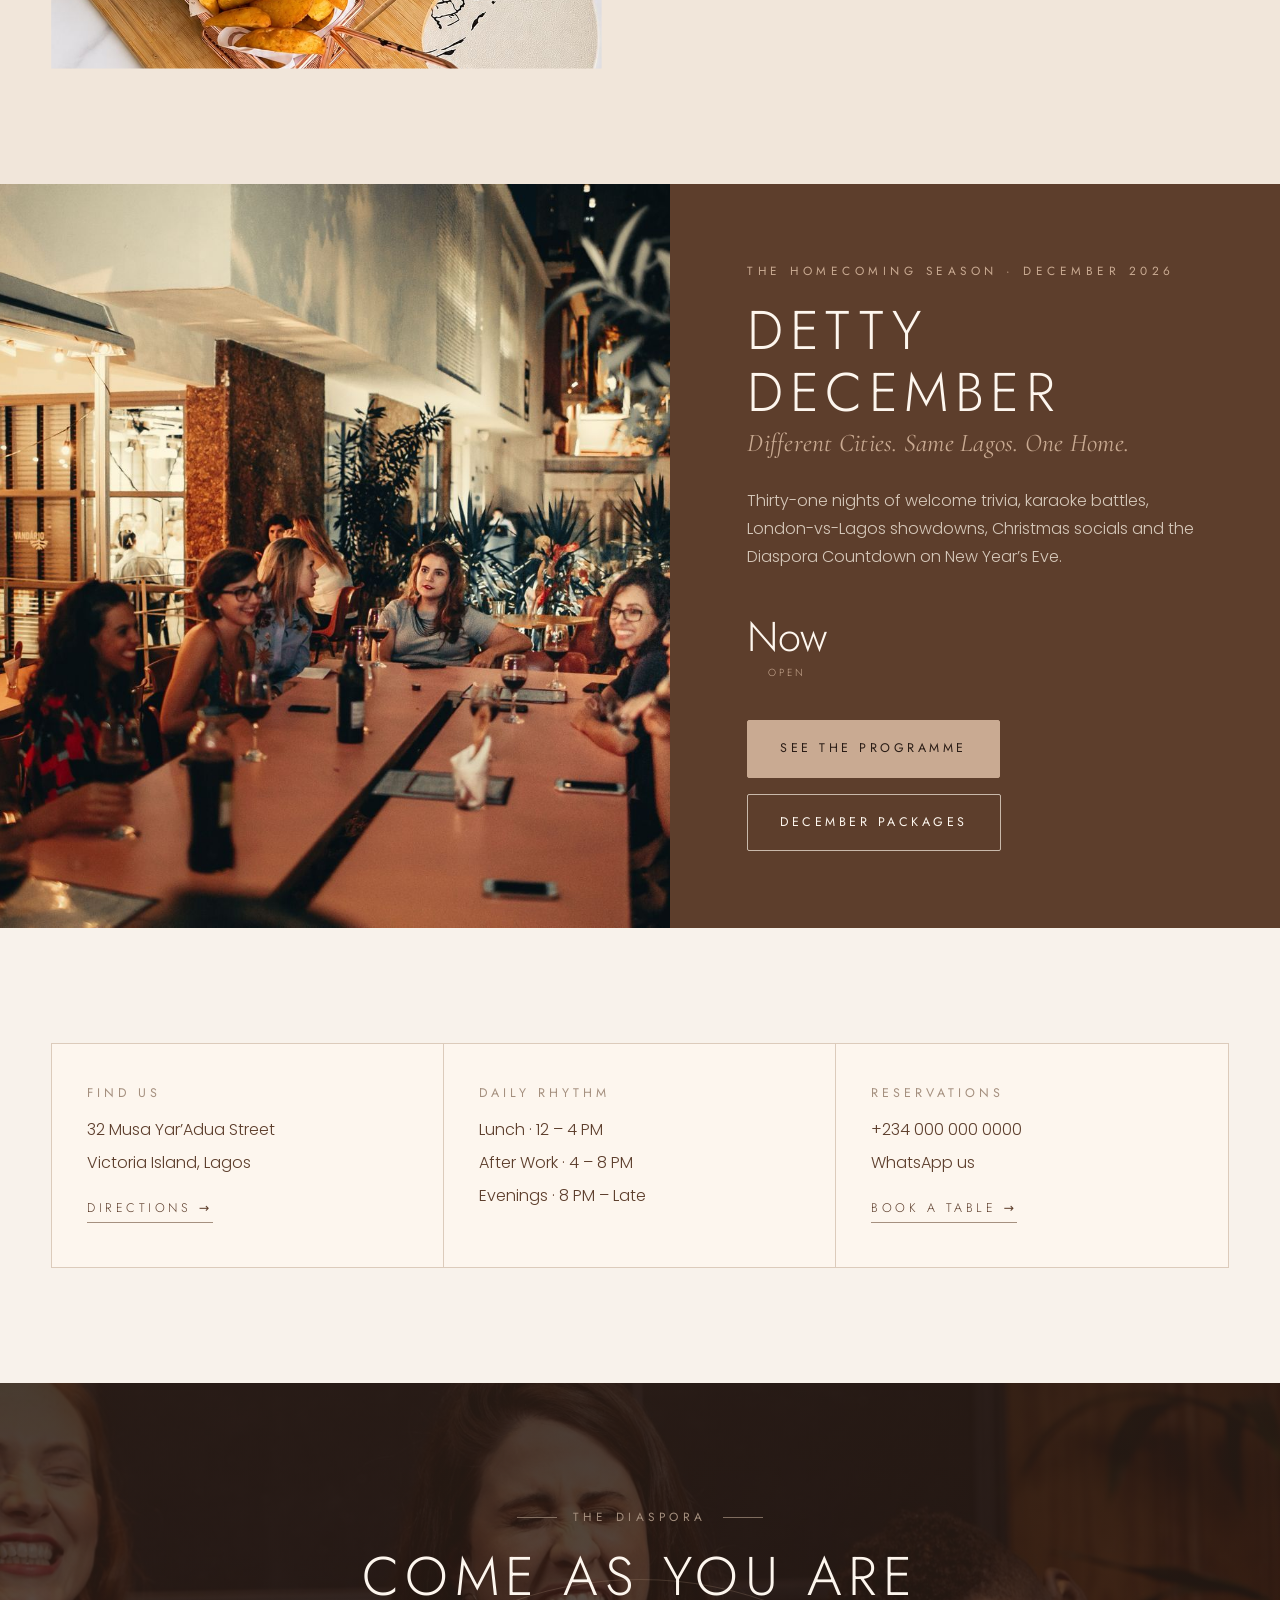
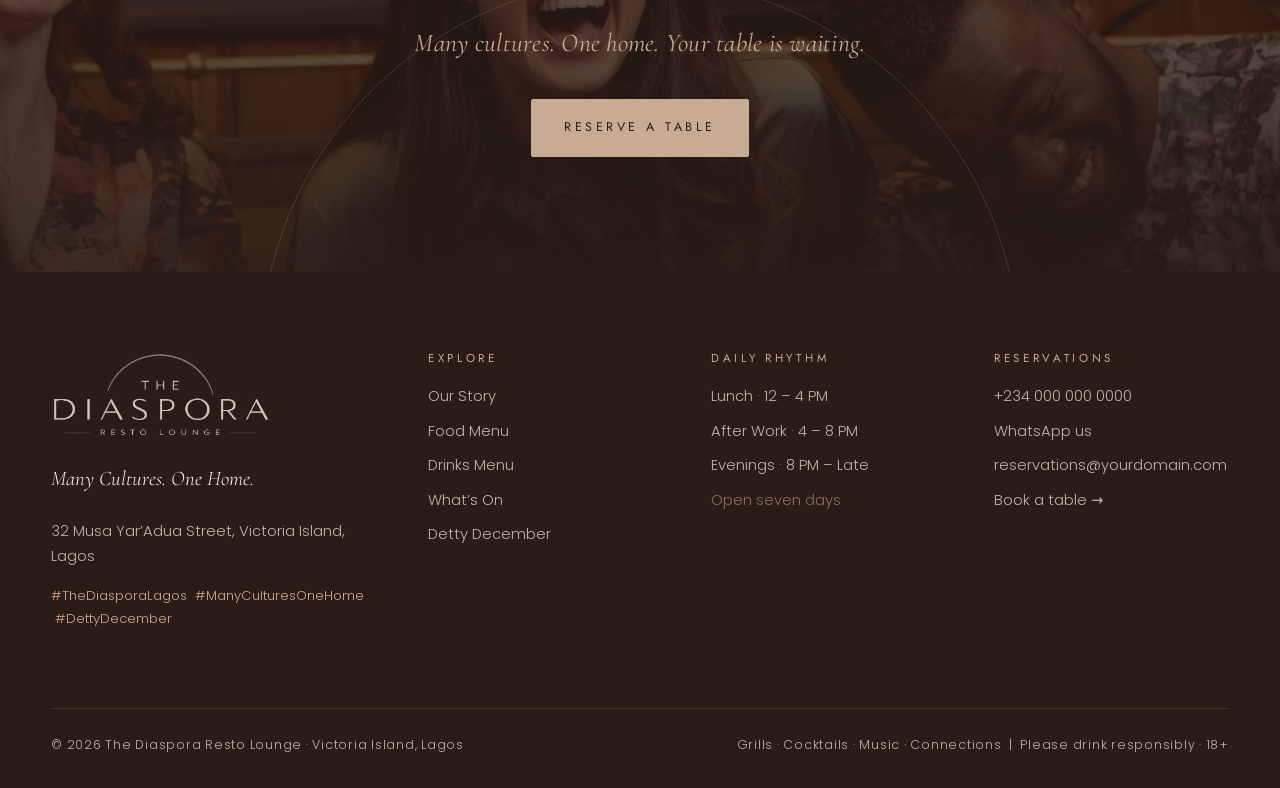
==== commit c7de0d4f: "Add files via upload commit added some visual updates" ====
--- a/The_Diaspora_Website/index.html
+++ b/The_Diaspora_Website/index.html
@@ -59,6 +59,7 @@
 </header>
 <main id="main">
 <section class="hero">
+  <div class="hero-slides" aria-hidden="true"><img src="assets/img/people-laugh.jpg" alt="" style="object-position:center 40%"><img src="assets/img/space-lounge.jpg" alt="" style="object-position:center 35%"><img src="assets/img/people-terrace.jpg" alt="" style="object-position:center 55%"><img src="assets/img/space-dining.jpg" alt="" style="object-position:center 45%"></div>
   <canvas class="embers" aria-hidden="true"></canvas>
   <div class="hero-glow" aria-hidden="true"></div>
   <div class="rings-spin" aria-hidden="true"><svg viewBox="0 0 200 200"><circle cx="100" cy="100" r="98"/><circle cx="100" cy="100" r="84" style="stroke-dasharray:1 5"/></svg></div>
@@ -67,10 +68,10 @@
     <img class="hero-logo" src="assets/img/logo-light.png" alt="The Diaspora Resto Lounge" width="764" height="303">
     <p class="accent">Many Cultures. One Home.</p>
     <p class="hero-from">Welcome home from <span class="city-rotator" data-cities="London,Toronto,Atlanta,Houston,Johannesburg,Dubai,Accra,New York"><span>London</span></span></p>
-    <p class="tag">Grills · Cocktails · Music · Connections</p>
+    <p class="tag">Music · Cocktails · Grills · Good People</p>
     <div class="btn-row">
       <a class="btn glow magnetic" href="visit.html#reserve">Reserve a Table</a>
-      <a class="btn light magnetic" href="food.html">View the Menu</a>
+      <a class="btn light magnetic" href="whats-on.html">What’s On</a>
     </div>
   </div>
   <a class="scroll-cue" href="#welcome" aria-label="Scroll down">Scroll<i></i></a>
@@ -85,111 +86,60 @@
       <div class="eyebrow">Welcome home</div>
       <h2 class="title">Lagos, we’re<br>coming home.</h2>
       <hr class="rule" style="margin-left:0">
-      <p class="lead">Different journeys. One place to reconnect. The Diaspora is a contemporary grill restaurant and social lounge in Victoria Island — for returning Nigerians, expatriates, internationally minded locals, professionals and visitors.</p>
-      <p class="muted">Arrive alone and comfortably meet people, or come with friends and enjoy a complete evening without needing to move elsewhere. Simple grills done properly, drinks from everywhere, a social calendar every night of the week, and service that makes you feel like a regular from day one.</p>
+      <p class="lead">Different journeys. One place to reconnect. The Diaspora is a social lounge and grill in Victoria Island for returning Nigerians, expatriates, internationally minded locals, professionals and visitors.</p>
+      <p class="muted">Arrive alone and leave with new friends, or bring the whole crew and enjoy a complete evening without needing to move elsewhere. Good music, drinks from everywhere, something happening every night of the week, and service that makes you feel like a regular from day one.</p>
       <p style="margin-top:2rem"><a class="link-arrow" href="our-story.html">Our story →</a></p>
     </div>
-    <div class="frame reveal d2"><img src="assets/img/board-reunion.jpg" alt="The Reunion Board — grilled chicken, steak and prawns" style="aspect-ratio:5/4"></div>
+    <div class="frame arch reveal d2"><img src="assets/img/space-corner.jpg" alt="A table for two beneath statement art at The Diaspora"></div>
   </div>
 </section>
 
 <section class="section">
+  <div class="wrap">
+    <div class="section-head center reveal">
+      <div class="eyebrow lined">The space</div>
+      <h2 class="title">Come in, stay a while</h2>
+      <p class="lead">Distinct corners, one easy mood. Pick the room that suits your evening.</p>
+    </div>
+    <div class="spaces"><article data-tilt class="space-card reveal d0"><figure><img src="assets/img/space-lounge.jpg" alt="The Lounge at The Diaspora" loading="lazy"></figure><div class="space-body"><span class="num">01</span><h3>The Lounge</h3><p>Soft banquettes, sculpted armchairs and statement art. Settle in for the evening.</p></div></article>
+<article data-tilt class="space-card reveal d1"><figure><img src="assets/img/space-dining.jpg" alt="The Dining Room at The Diaspora" loading="lazy"></figure><div class="space-body"><span class="num">02</span><h3>The Dining Room</h3><p>Marble floors, warm light and round tables made for long conversations.</p></div></article>
+<article data-tilt class="space-card reveal d2"><figure><img src="assets/img/space-bar.jpg" alt="The Bar at The Diaspora" loading="lazy"></figure><div class="space-body"><span class="num">03</span><h3>The Bar</h3><p>Signature cocktails, cold beers and premium pours, with a stool for every story.</p></div></article>
+<article data-tilt class="space-card reveal d3"><figure><img src="assets/img/space-table.jpg" alt="Tables for Two at The Diaspora" loading="lazy"></figure><div class="space-body"><span class="num">04</span><h3>Tables for Two</h3><p>Quiet corners for first dates, catch-ups and business that runs a little long.</p></div></article></div>
+  </div>
+</section>
+
+<section class="section bg-cream">
   <div class="wrap">
     <div class="section-head center reveal">
       <div class="eyebrow lined">From noon to late</div>
       <h2 class="title">Three moments, one home</h2>
     </div>
     <div class="moments">
-      <article data-tilt class="moment reveal"><figure><img src="assets/img/grill-chicken.jpg" alt="Grilled chicken" loading="lazy"></figure>
-        <div class="body"><span class="time">12 – 4 PM</span><h3>Lunch</h3><p>Grilled meals, burgers, business lunches and casual dining — fast, consistent and generous.</p></div></article>
-      <article data-tilt class="moment reveal d1"><figure><img src="assets/img/board-global-grill.jpg" alt="Sharing board" loading="lazy"></figure>
-        <div class="body"><span class="time">4 – 8 PM</span><h3>After Work</h3><p>Cocktails, sharing platters, social games and networking as the city clocks out.</p></div></article>
-      <article data-tilt class="moment reveal d2"><figure><img src="assets/img/sig-vi-connection.jpg" alt="The VI Connection cocktail" loading="lazy"></figure>
-        <div class="body"><span class="time">8 PM – Late</span><h3>Evening</h3><p>Themed entertainment, karaoke, DJs, reunions and group reservations.</p></div></article>
-    </div>
-  </div>
-</section>
-
-<section class="section bg-cream">
-  <div class="wrap">
-    <div class="section-head center reveal">
-      <div class="eyebrow lined">From the grill</div>
-      <h2 class="title">Flame-grilled favourites</h2>
-      <p class="lead">Chicken, prawns, steak, salmon and burgers — served on signature platter boards with fries, potato wedges or yam fries.</p>
-    </div>
-    <div class="dish-grid"><article data-tilt class="dish reveal d0 ">
-  <figure><img src="assets/img/grill-chicken.jpg" alt="The Homecoming Chicken" loading="lazy"></figure>
-  <div class="body"><div class="row"><h3>The Homecoming Chicken</h3><span class="price">₦19,500</span></div><p>Peri-peri, smoky BBQ or house herb marinade.</p></div>
-</article>
-<article data-tilt class="dish reveal d1 ">
-  <figure><img src="assets/img/grill-prawns.jpg" alt="Lagos to London Prawns" loading="lazy"></figure>
-  <div class="body"><div class="row"><h3>Lagos to London Prawns</h3><span class="price">₦29,500</span></div><p>Chargrilled prawns, garlic butter and fresh lemon.</p></div>
-</article>
-<article data-tilt class="dish reveal d2 ">
-  <figure><img src="assets/img/grill-steak.jpg" alt="The Diaspora Steak" loading="lazy"></figure>
-  <div class="body"><div class="row"><h3>The Diaspora Steak</h3><span class="price">₦39,500</span></div><p>Grilled beef steak, cooked to your preference.</p></div>
-</article>
-<article data-tilt class="dish reveal d3 ">
-  <figure><img src="assets/img/grill-salmon.jpg" alt="Atlantic Connection Salmon" loading="lazy"></figure>
-  <div class="body"><div class="row"><h3>Atlantic Connection Salmon</h3><span class="price">₦38,500</span></div><p>Grilled salmon fillet, citrus and herb butter.</p></div>
-</article></div>
-    <p class="center" style="margin-top:3rem"><a class="btn" href="food.html">See the full food menu</a></p>
-  </div>
-</section>
-
-<section class="section bg-sand">
-  <div class="wrap split reverse">
-    <div class="reveal">
-      <div class="eyebrow">Made for sharing</div>
-      <h2 class="title">Boards for the whole table</h2>
-      <hr class="rule" style="margin-left:0">
-      <p class="lead">Built for conversation and good company.</p>
-      <div class="menu-list single" style="margin:1.6rem 0 2rem">
-        <div class="menu-item"><div class="row"><h3>The Reunion Board · Serves 2</h3><span class="dots"></span><span class="price">₦69,500</span></div><p>Chicken, steak, prawns, two sides and three sauces.</p></div>
-        <div class="menu-item"><div class="row"><h3>The Global Grill Board · Serves 4</h3><span class="dots"></span><span class="price">₦139,500</span></div><p>Chicken, steak, prawns, salmon, four sides and four sauces.</p></div>
-      </div>
-      <a class="link-arrow" href="food.html#boards">Explore boards & sides →</a>
-    </div>
-    <div class="frame reveal d2"><img src="assets/img/board-global-grill.jpg" alt="The Global Grill Board" style="aspect-ratio:5/4"></div>
+      <article data-tilt class="moment reveal"><figure><img src="assets/img/vibe-steak-window.jpg" alt="Lunch by the window" loading="lazy" style="object-position:center 70%"></figure>
+        <div class="body"><span class="time">12 – 4 PM</span><h3>Lunch</h3><p>Business lunches and easy afternoons by the window. Fast, consistent and generous.</p></div></article>
+      <article data-tilt class="moment reveal d1"><figure><img src="assets/img/people-smile.jpg" alt="Friends catching up after work" loading="lazy" style="object-position:center 35%"></figure>
+        <div class="body"><span class="time">4 – 8 PM</span><h3>After Work</h3><p>Cocktails, games and networking as the city clocks out.</p></div></article>
+      <article data-tilt class="moment reveal d2"><figure><img src="assets/img/people-night.jpg" alt="Friends out for the evening" loading="lazy"></figure>
+        <div class="body"><span class="time">8 PM – Late</span><h3>Evening</h3><p>DJs, karaoke, throwbacks, reunions and nights that run late.</p></div></article>
+    </div>
   </div>
 </section>
 
 <section class="section bg-dark">
   <div class="wrap">
     <div class="section-head center reveal">
-      <div class="eyebrow lined">Signature cocktails</div>
-      <h2 class="title">A little of everywhere</h2>
-      <p class="lead">Seven house signatures named for the journeys that brought us here — right here in Lagos.</p>
-    </div>
-    <div class="scroller fit7"><article data-tilt class="dish reveal d0 sq">
-  <figure><img src="assets/img/sig-homecoming.jpg" alt="The Homecoming" loading="lazy"></figure>
-  <div class="body"><div class="row"><h3>The Homecoming</h3><span class="price">₦12,500</span></div><p>Vodka, passion fruit, vanilla and lime.</p></div>
-</article>
-<article data-tilt class="dish reveal d0 sq">
-  <figure><img src="assets/img/sig-lagos-london.jpg" alt="Lagos to London" loading="lazy"></figure>
-  <div class="body"><div class="row"><h3>Lagos to London</h3><span class="price">₦12,500</span></div><p>Gin, elderflower, cucumber and tonic.</p></div>
-</article>
-<article data-tilt class="dish reveal d0 sq">
-  <figure><img src="assets/img/sig-sunset.jpg" alt="The Diaspora Sunset" loading="lazy"></figure>
-  <div class="body"><div class="row"><h3>The Diaspora Sunset</h3><span class="price">₦12,500</span></div><p>Tequila, pineapple, orange and grenadine.</p></div>
-</article>
-<article data-tilt class="dish reveal d0 sq">
-  <figure><img src="assets/img/sig-detty-december.jpg" alt="Detty December" loading="lazy"></figure>
-  <div class="body"><div class="row"><h3>Detty December</h3><span class="price">₦13,500</span></div><p>White rum, coconut, pineapple and lime.</p></div>
-</article>
-<article data-tilt class="dish reveal d0 sq">
-  <figure><img src="assets/img/sig-vi-connection.jpg" alt="The VI Connection" loading="lazy"></figure>
-  <div class="body"><div class="row"><h3>The VI Connection</h3><span class="price">₦12,000</span></div><p>Vodka, hibiscus, lemon and soda.</p></div>
-</article>
-<article data-tilt class="dish reveal d0 sq">
-  <figure><img src="assets/img/sig-across-borders.jpg" alt="Across Borders" loading="lazy"></figure>
-  <div class="body"><div class="row"><h3>Across Borders</h3><span class="price">₦13,500</span></div><p>Bourbon, ginger, bitters and citrus.</p></div>
-</article>
-<article data-tilt class="dish reveal d0 sq">
-  <figure><img src="assets/img/sig-reunion-pitcher.jpg" alt="The Reunion Pitcher" loading="lazy"></figure>
-  <div class="body"><div class="row"><h3>The Reunion Pitcher</h3><span class="price">₦42,000</span></div><p>A tropical sharing cocktail for your table.</p></div>
-</article></div>
-    <p class="center" style="margin-top:2.6rem"><a class="btn light" href="drinks.html">See the drinks menu</a></p>
+      <div class="eyebrow lined">Life at The Diaspora</div>
+      <h2 class="title">Good people. Better nights.</h2>
+      <p class="lead">Old friends, new faces and a room full of stories from everywhere.</p>
+    </div>
+    <div class="gallery"><figure class="g-item g-wide reveal d0"><img src="assets/img/people-laugh.jpg" alt="Friends laughing over drinks" loading="lazy"></figure>
+<figure class="g-item  reveal d1"><img src="assets/img/people-toast.jpg" alt="Guests raising a toast" loading="lazy"></figure>
+<figure class="g-item g-tall reveal d2"><img src="assets/img/vibe-dj.jpg" alt="DJ at the decks" loading="lazy"></figure>
+<figure class="g-item g-tall reveal d3"><img src="assets/img/space-corner.jpg" alt="A corner table under statement art" loading="lazy"></figure>
+<figure class="g-item  reveal d0"><img src="assets/img/people-lunch.jpg" alt="An easy afternoon lunch" loading="lazy"></figure>
+<figure class="g-item  reveal d1"><img src="assets/img/space-bar.jpg" alt="The bar" loading="lazy"></figure>
+<figure class="g-item g-wide reveal d2"><img src="assets/img/space-lounge.jpg" alt="The lounge" loading="lazy"></figure>
+<figure class="g-item  reveal d3"><img src="assets/img/vibe-steak-wine.jpg" alt="Steak and a glass of red" loading="lazy"></figure></div>
   </div>
 </section>
 
@@ -211,8 +161,21 @@
   </div>
 </section>
 
+<section class="section bg-sand">
+  <div class="wrap split reverse">
+    <div class="reveal">
+      <div class="eyebrow">Eat &amp; drink</div>
+      <h2 class="title-sm">Simple, done properly</h2>
+      <hr class="rule" style="margin-left:0">
+      <p class="lead">Flame-grilled chicken, prawns, steak and salmon on boards made for sharing, with signature cocktails named for the cities that brought us here.</p>
+      <div class="btn-row" style="margin-top:2rem"><a class="btn solid" href="food.html">Food menu</a><a class="btn" href="drinks.html">Drinks menu</a></div>
+    </div>
+    <div class="frame reveal d2"><img src="assets/img/vibe-steak-wine.jpg" alt="Steak, wedges and a glass of red at The Diaspora" style="aspect-ratio:4/4.4"></div>
+  </div>
+</section>
+
 <section class="feature">
-  <div class="media"><img src="assets/img/sig-reunion-pitcher.jpg" alt="The Reunion Pitcher" loading="lazy"></div>
+  <div class="media"><img src="assets/img/people-terrace.jpg" alt="Friends gathered around a long table at night" loading="lazy"></div>
   <div class="content reveal">
     <div class="eyebrow">The Homecoming Season · December 2026</div>
     <h2 class="title">Detty December</h2>
@@ -235,7 +198,8 @@
     </div>
   </div>
 </section>
-<section class="cta-band">
+<section class="cta-band has-img">
+  <div class="cta-bg"><img src="assets/img/people-laugh.jpg" alt="" loading="lazy"></div>
   <div class="wrap reveal">
     <div class="eyebrow lined">The Diaspora</div>
     <h2 class="title">Come as you are</h2>
--- a/The_Diaspora_Website/assets/css/style.css
+++ b/The_Diaspora_Website/assets/css/style.css
@@ -98,7 +98,12 @@
 .menu-toggle span:nth-child(1){top:16px}.menu-toggle span:nth-child(2){top:22px}.menu-toggle span:nth-child(3){top:28px}
 
 /* scrolled / light-page header */
-.site-header.solid{background:rgba(253,246,238,.97);box-shadow:0 1px 0 var(--line);padding:.6rem 0;backdrop-filter:blur(8px)}
+/* NOTE: the background + blur live on a pseudo-element. Putting backdrop-filter on the header itself
+   turns it into the containing block for the fixed mobile menu, which squeezed the menu into the header bar. */
+.site-header::before{content:"";position:absolute;inset:0;z-index:-1;background:rgba(253,246,238,.97);box-shadow:0 1px 0 var(--line);
+  -webkit-backdrop-filter:blur(8px);backdrop-filter:blur(8px);opacity:0;transition:opacity .4s var(--ease)}
+.site-header.solid{padding:.6rem 0}
+.site-header.solid::before{opacity:1}
 .site-header.solid .brand img{height:44px}
 .site-header.solid .logo-light{display:none}
 .site-header.solid .logo-dark{display:block}
@@ -110,17 +115,37 @@
 @media (max-width:1080px){
   .menu-toggle{display:block;z-index:60}
   .nav{
-    position:fixed;inset:0;background:var(--espresso);flex-direction:column;justify-content:center;gap:1.6rem;
-    opacity:0;pointer-events:none;transition:opacity .4s var(--ease);
+    position:fixed;top:0;left:0;width:100vw;height:100vh;height:100dvh;z-index:55;
+    background:radial-gradient(ellipse 90% 60% at 50% 40%,#4a3528,var(--espresso) 55%,var(--deep));
+    flex-direction:column;justify-content:center;gap:1.5rem;padding:5.5rem 1.5rem 3rem;overflow-y:auto;
+    visibility:hidden;pointer-events:none;
+    clip-path:circle(0 at calc(100% - 2.6rem) 2.4rem);
+    transition:clip-path .65s cubic-bezier(.77,0,.18,1),visibility 0s linear .65s;
   }
-  .nav a,.site-header.solid .nav a{color:var(--cream);font-size:.95rem}
-  .site-header.solid .nav .btn{border-color:var(--cream);color:var(--cream)}
-  body.nav-open .nav{opacity:1;pointer-events:auto}
-  body.nav-open .menu-toggle{color:var(--cream)}
+  body.nav-open .nav{
+    visibility:visible;pointer-events:auto;clip-path:circle(150% at calc(100% - 2.6rem) 2.4rem);
+    transition:clip-path .75s cubic-bezier(.77,0,.18,1),visibility 0s;
+  }
+  .nav a,.site-header.solid .nav a{color:var(--cream);font-size:1rem;opacity:0;transform:translateY(14px);transition:opacity .4s ease,transform .5s var(--ease)}
+  .site-header .nav a[aria-current="page"],.site-header.solid .nav a[aria-current="page"]{color:var(--glow)}
+  body.nav-open .scroll-progress{opacity:0}
+  .nav .btn,.site-header.solid .nav .btn{font-size:.78rem;padding:.9rem 1.8rem}
+  body.nav-open .site-header .nav a{opacity:1;transform:none}
+  body.nav-open .site-header .nav a:nth-child(1){transition-delay:.18s}body.nav-open .site-header .nav a:nth-child(2){transition-delay:.23s}
+  body.nav-open .site-header .nav a:nth-child(3){transition-delay:.28s}body.nav-open .site-header .nav a:nth-child(4){transition-delay:.33s}
+  body.nav-open .site-header .nav a:nth-child(5){transition-delay:.38s}body.nav-open .site-header .nav a:nth-child(6){transition-delay:.43s}
+  body.nav-open .site-header .nav a:nth-child(7){transition-delay:.48s}body.nav-open .site-header .nav a:nth-child(8){transition-delay:.53s}
+  .nav .btn,.site-header.solid .nav .btn{border-color:var(--cream);color:var(--cream);margin-top:.6rem}
+  body.nav-open .menu-toggle,body.nav-open .site-header.solid .menu-toggle{color:var(--cream)}
   body.nav-open .menu-toggle span:nth-child(1){transform:translateY(6px) rotate(45deg)}
   body.nav-open .menu-toggle span:nth-child(2){opacity:0}
   body.nav-open .menu-toggle span:nth-child(3){transform:translateY(-6px) rotate(-45deg)}
-  body.nav-open{overflow:hidden}
+  html.nav-open,body.nav-open{overflow:hidden}
+  /* keep the logo visible above the open menu */
+  .brand{position:relative;z-index:60}
+  body.nav-open .brand .logo-dark{display:none}
+  body.nav-open .brand .logo-light{display:block}
+  body.nav-open .site-header::before{opacity:0}
 }
 
 /* ---------- hero (home) ---------- */
@@ -583,3 +608,82 @@
   .frame.reveal img{clip-path:none;transform:none}
   .embers,.rings-spin,.hero-glow{display:none}
 }
+
+/* ==========================================================
+   VIBE UPDATE — venue + people photography
+   ========================================================== */
+
+/* hero photo slideshow behind the logo */
+.hero-slides{position:absolute;inset:0;z-index:0;overflow:hidden}
+.hero-slides img{position:absolute;inset:0;width:100%;height:100%;object-fit:cover;opacity:0;transform:scale(1.08);
+  animation:slide 28s linear infinite}
+.hero-slides img:nth-child(1){animation-delay:0s}
+.hero-slides img:nth-child(2){animation-delay:7s}
+.hero-slides img:nth-child(3){animation-delay:14s}
+.hero-slides img:nth-child(4){animation-delay:21s}
+@keyframes slide{
+  0%{opacity:0;transform:scale(1.12)}
+  4%{opacity:1}
+  25%{opacity:1}
+  31%{opacity:0;transform:scale(1.02)}
+  100%{opacity:0;transform:scale(1.02)}
+}
+.hero-slides::after{content:"";position:absolute;inset:0;
+  background:
+    radial-gradient(ellipse 70% 55% at 50% 42%,rgba(42,29,22,.55),rgba(42,29,22,.82) 70%),
+    linear-gradient(180deg,rgba(42,29,22,.75) 0%,rgba(59,42,32,.55) 45%,rgba(42,29,22,.92) 100%)}
+.js .hero-slides img{animation-play-state:paused}
+body.loaded .hero-slides img,.pl-force .hero-slides img{animation-play-state:running}
+.hero-logo{filter:drop-shadow(0 6px 30px rgba(0,0,0,.35))}
+.hero .rings-spin{opacity:.35}
+
+/* spaces */
+.spaces{display:grid;grid-template-columns:repeat(4,1fr);gap:1.4rem}
+.space-card{position:relative;overflow:hidden;background:var(--espresso);color:var(--cream);min-height:520px;display:flex;align-items:flex-end}
+.space-card figure{position:absolute;inset:0;margin:0}
+.space-card img{width:100%;height:100%;object-fit:cover;transition:transform 1.6s var(--ease)}
+.space-card:hover img{transform:scale(1.06)}
+.space-card::after{content:"";position:absolute;inset:0;background:linear-gradient(180deg,rgba(42,29,22,0) 35%,rgba(42,29,22,.88) 100%);z-index:1}
+.space-body{position:relative;z-index:3;padding:1.8rem 1.6rem}
+.space-body .num{font-family:var(--f-accent);font-style:italic;font-size:1.6rem;color:var(--glow)}
+.space-body h3{font-size:1.25rem;letter-spacing:.16em;text-transform:uppercase;margin:.3rem 0 .6rem}
+.space-body p{margin:0;font-size:.9rem;color:rgba(247,238,226,.82);max-height:0;opacity:0;overflow:hidden;transition:max-height .6s var(--ease),opacity .5s}
+.space-card:hover .space-body p,.space-card:focus-within .space-body p{max-height:8em;opacity:1}
+@media (hover:none){.space-body p{max-height:none;opacity:1}}
+@media (max-width:1000px){.spaces{grid-template-columns:repeat(2,1fr)}.space-card{min-height:440px}}
+@media (max-width:560px){.spaces{grid-template-columns:1fr}.space-card{min-height:400px}}
+
+/* moments now use portrait-friendly crops */
+.moment img{aspect-ratio:4/3.4}
+
+/* gallery mosaic */
+.gallery{display:grid;grid-template-columns:repeat(4,1fr);grid-auto-rows:220px;gap:12px;grid-auto-flow:dense}
+.g-item{margin:0;overflow:hidden;position:relative;background:var(--deep)}
+.g-item img{width:100%;height:100%;object-fit:cover;transition:transform 1.4s var(--ease),filter .6s}
+.g-item:hover img{transform:scale(1.07)}
+.g-item::after{content:"";position:absolute;inset:0;box-shadow:inset 0 0 0 1px rgba(201,170,146,.18);pointer-events:none}
+.g-wide{grid-column:span 2}
+.g-tall{grid-row:span 2}
+.gallery .reveal{transform:translateY(20px) scale(.98)}
+.gallery .reveal.in{transform:none}
+@media (max-width:860px){.gallery{grid-template-columns:repeat(2,1fr);grid-auto-rows:170px}}
+
+/* story page strip */
+.story-strip{display:grid;grid-template-columns:repeat(4,1fr);gap:1rem}
+.story-strip figure{margin:0;overflow:hidden}
+.story-strip img{width:100%;aspect-ratio:3/4;object-fit:cover;transition:transform 1.4s var(--ease)}
+.story-strip figure:hover img{transform:scale(1.05)}
+@media (max-width:760px){.story-strip{grid-template-columns:repeat(2,1fr)}}
+
+/* framed arch photos need a portrait ratio */
+.frame.arch img{aspect-ratio:4/5}
+
+/* CTA band with photo */
+.cta-band.has-img{background:var(--deep)}
+.cta-bg{position:absolute;inset:0}
+.cta-bg img{width:100%;height:100%;object-fit:cover;object-position:center 35%}
+.cta-bg::after{content:"";position:absolute;inset:0;background:linear-gradient(180deg,rgba(42,29,22,.86),rgba(42,29,22,.78) 50%,rgba(42,29,22,.92))}
+.cta-band.has-img::before{z-index:1}
+.cta-band .wrap{z-index:2}
+
+@media (prefers-reduced-motion:reduce){.hero-slides img:first-child{opacity:1;transform:none}}
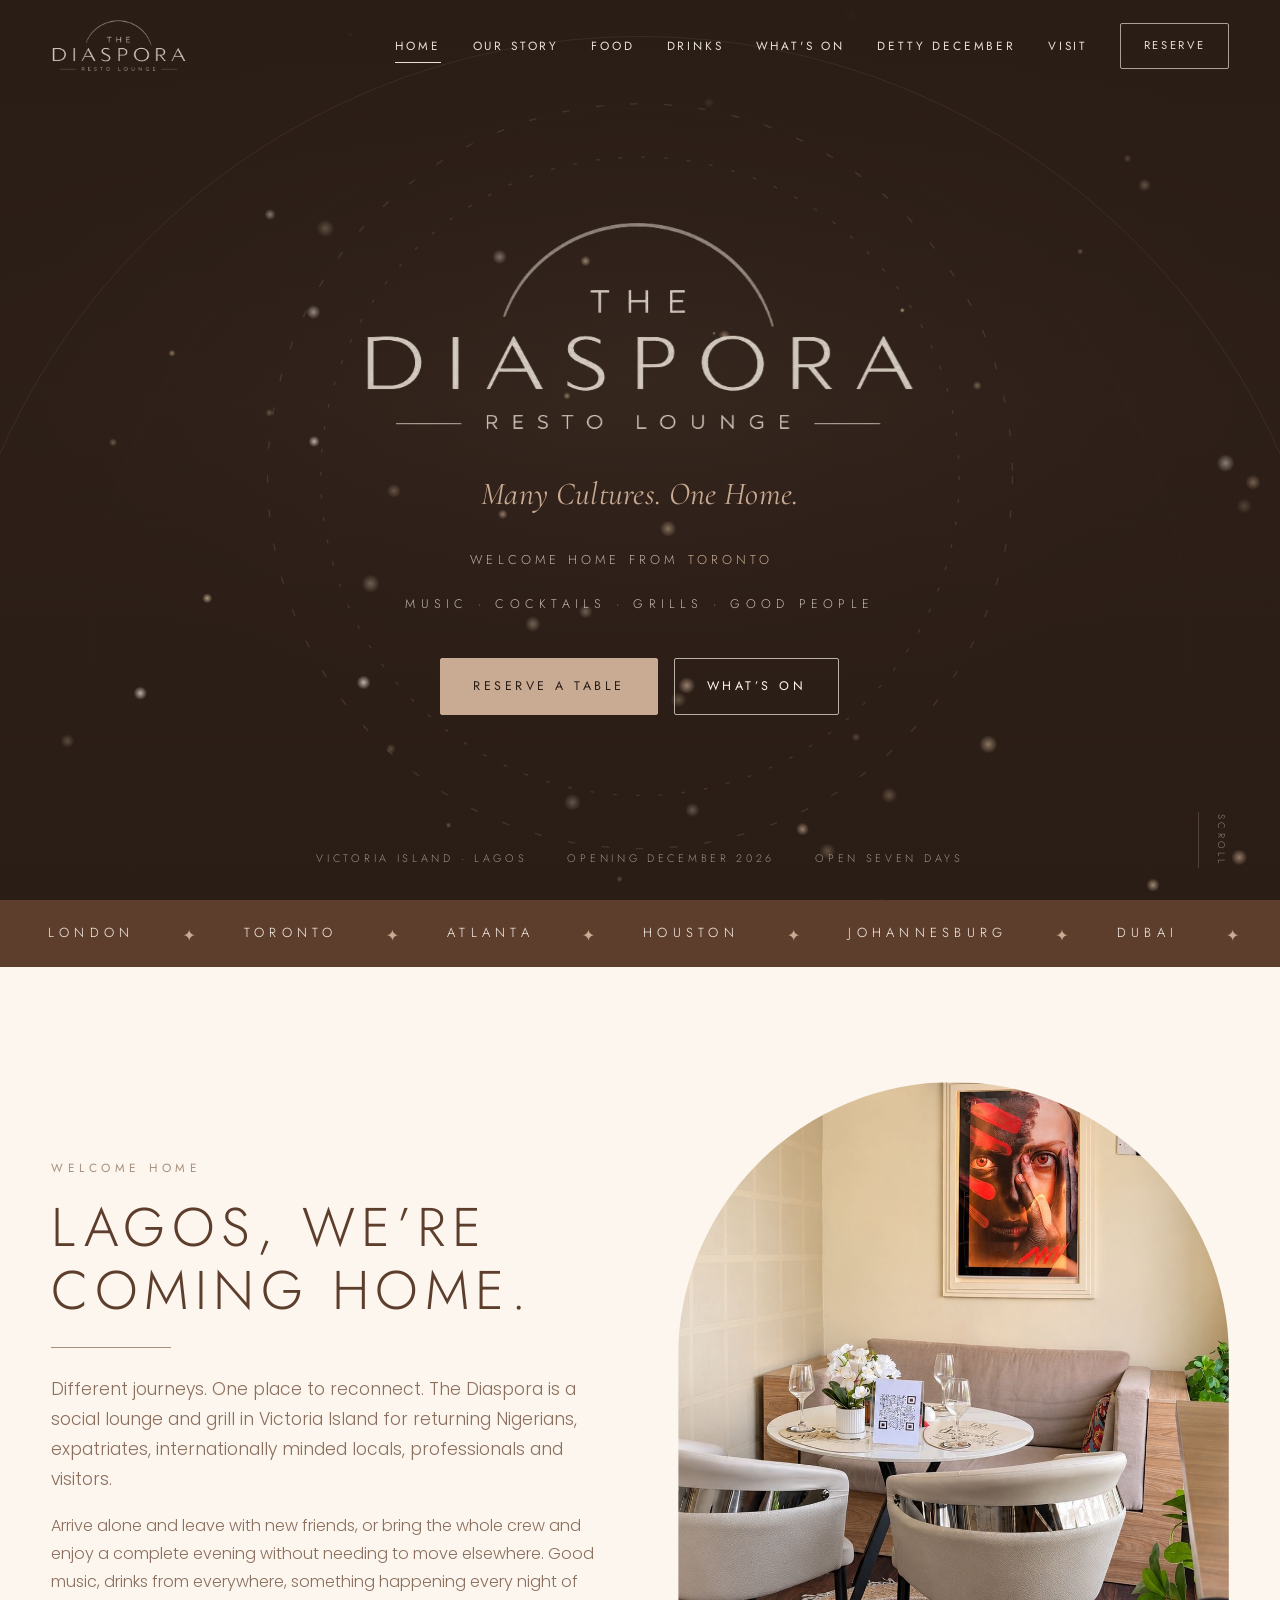
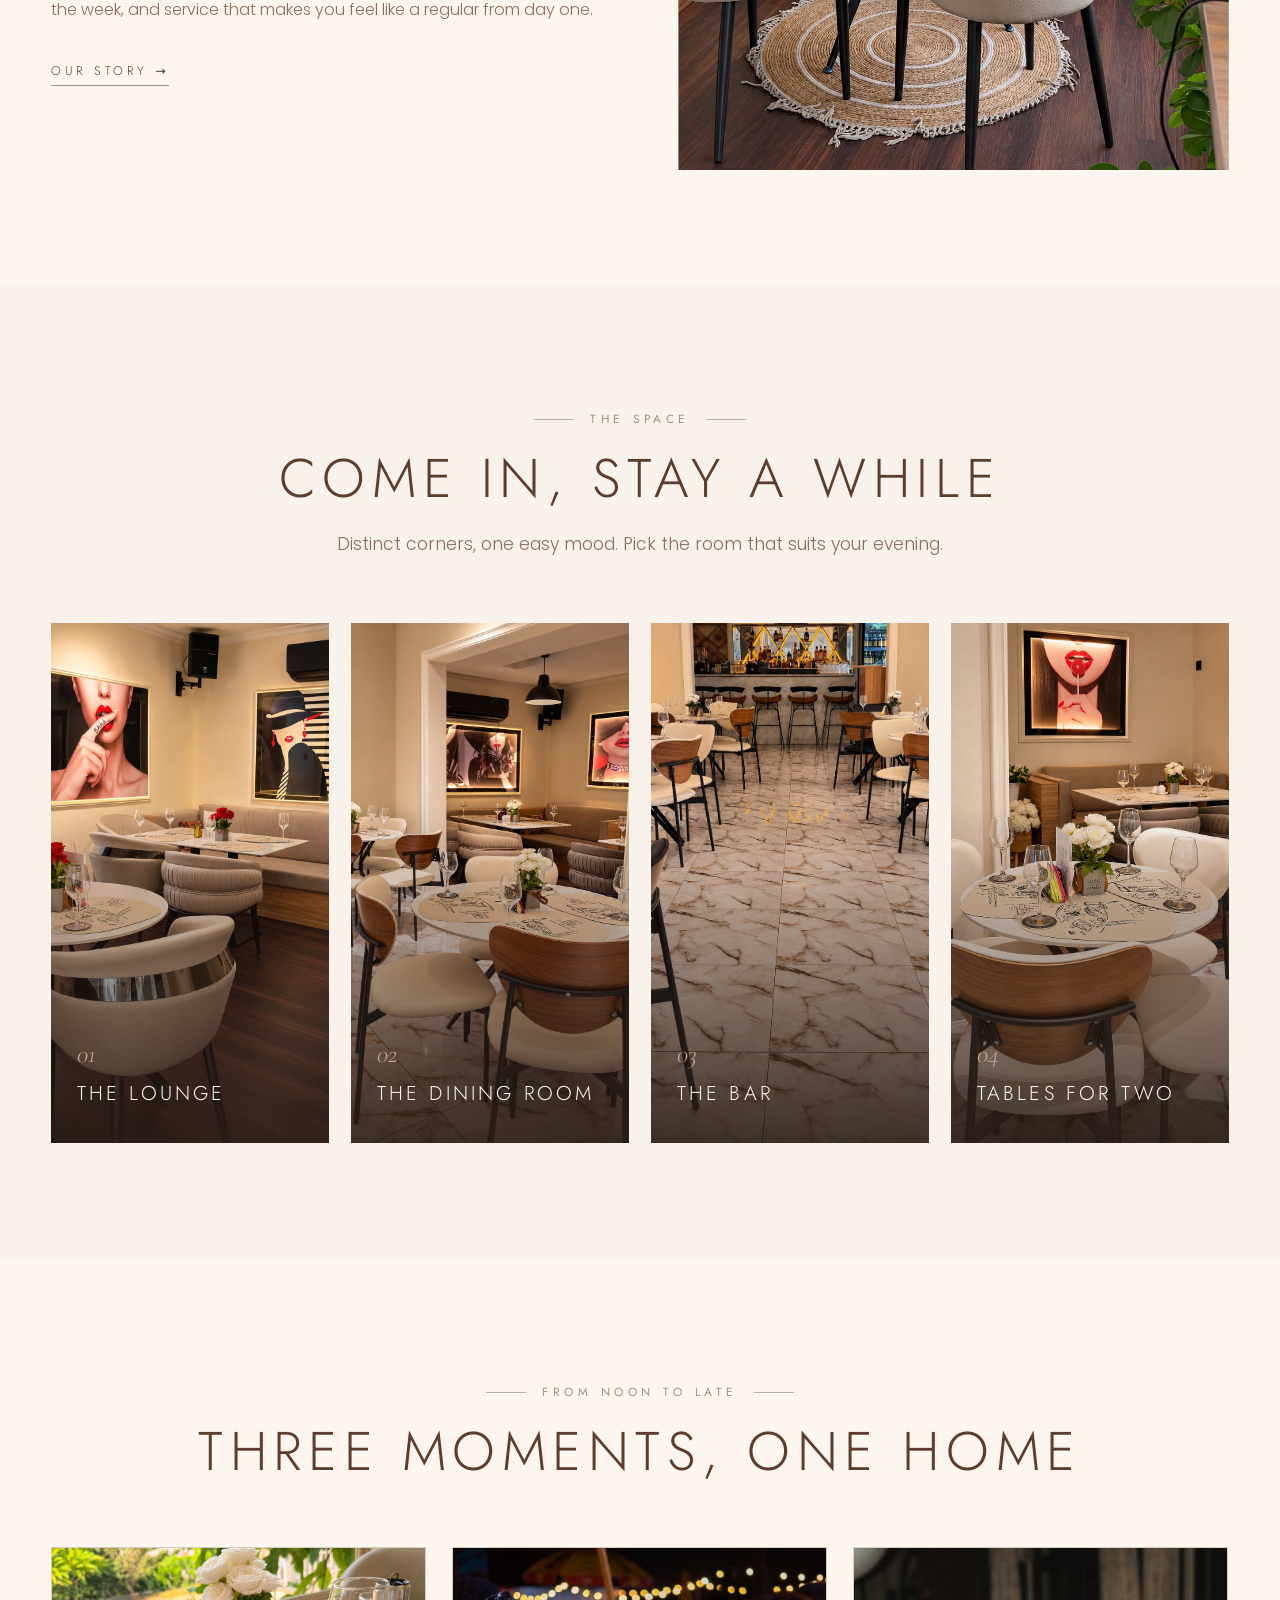
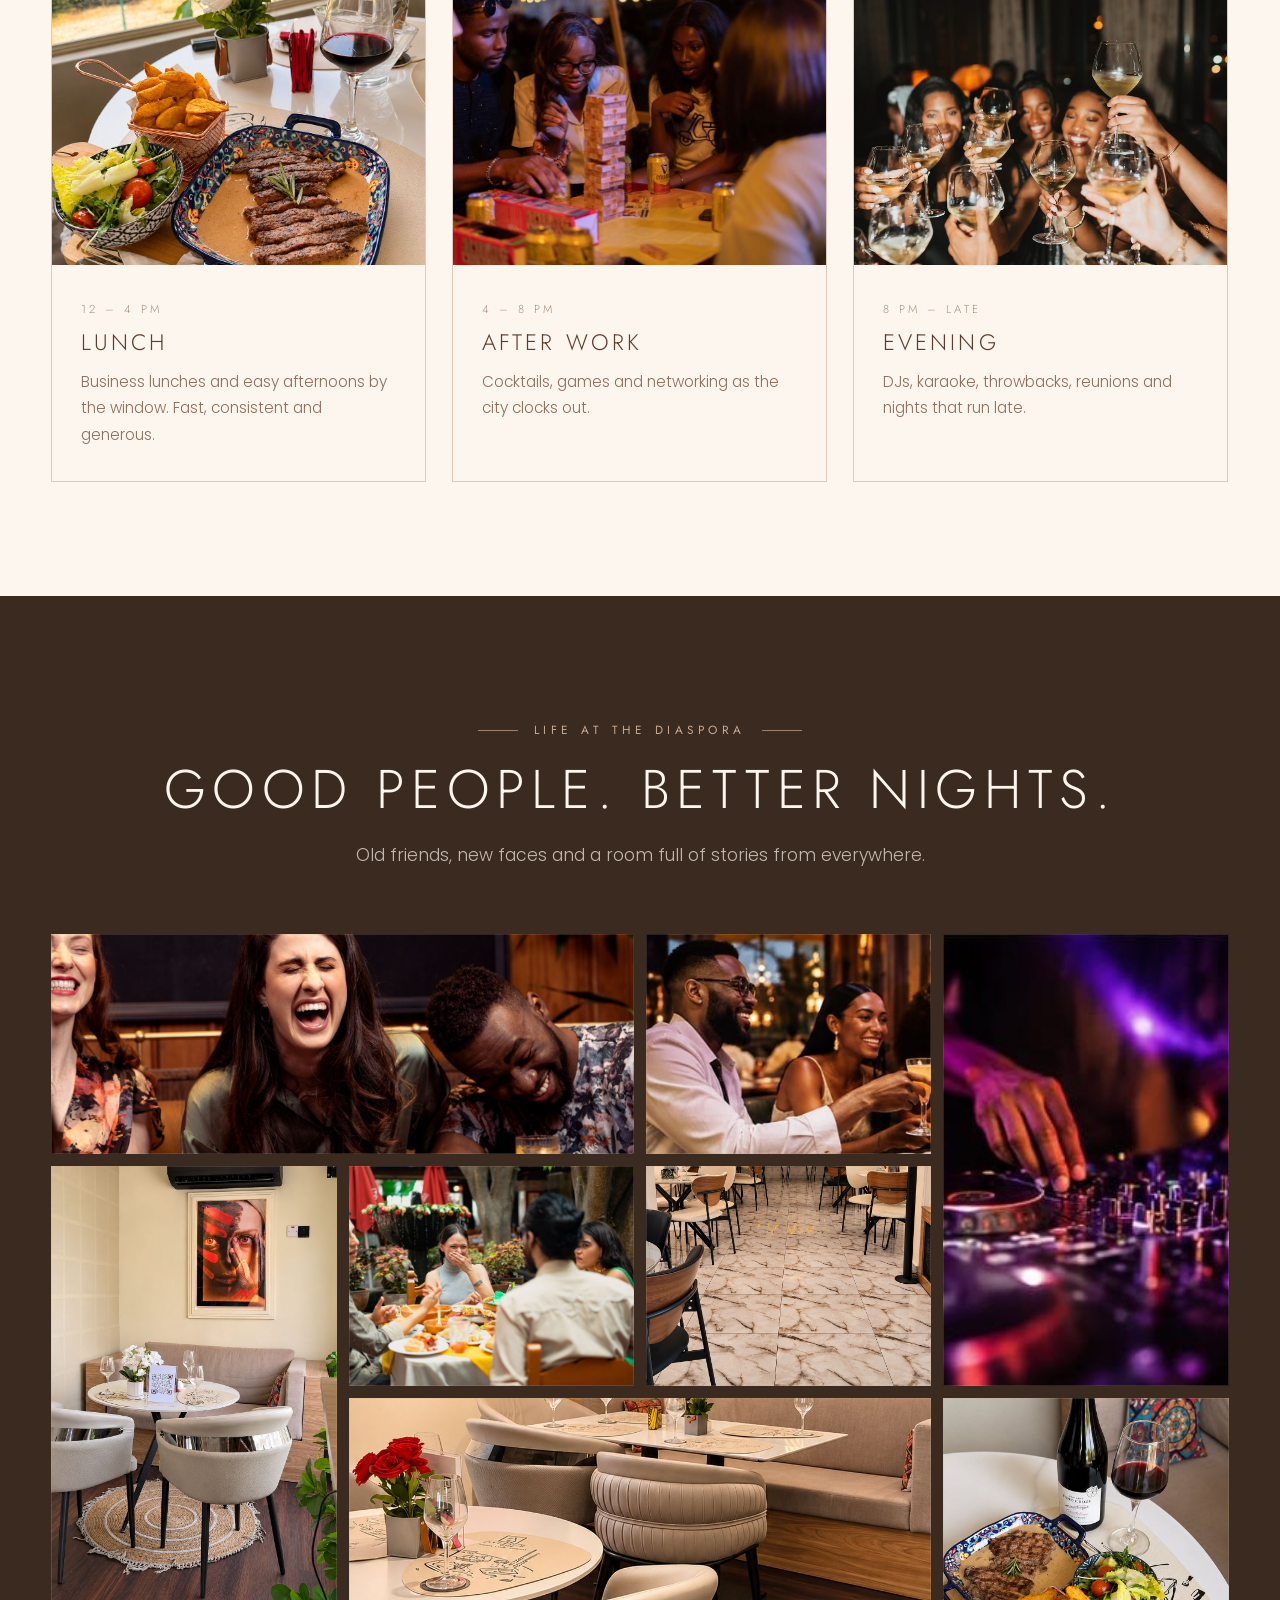
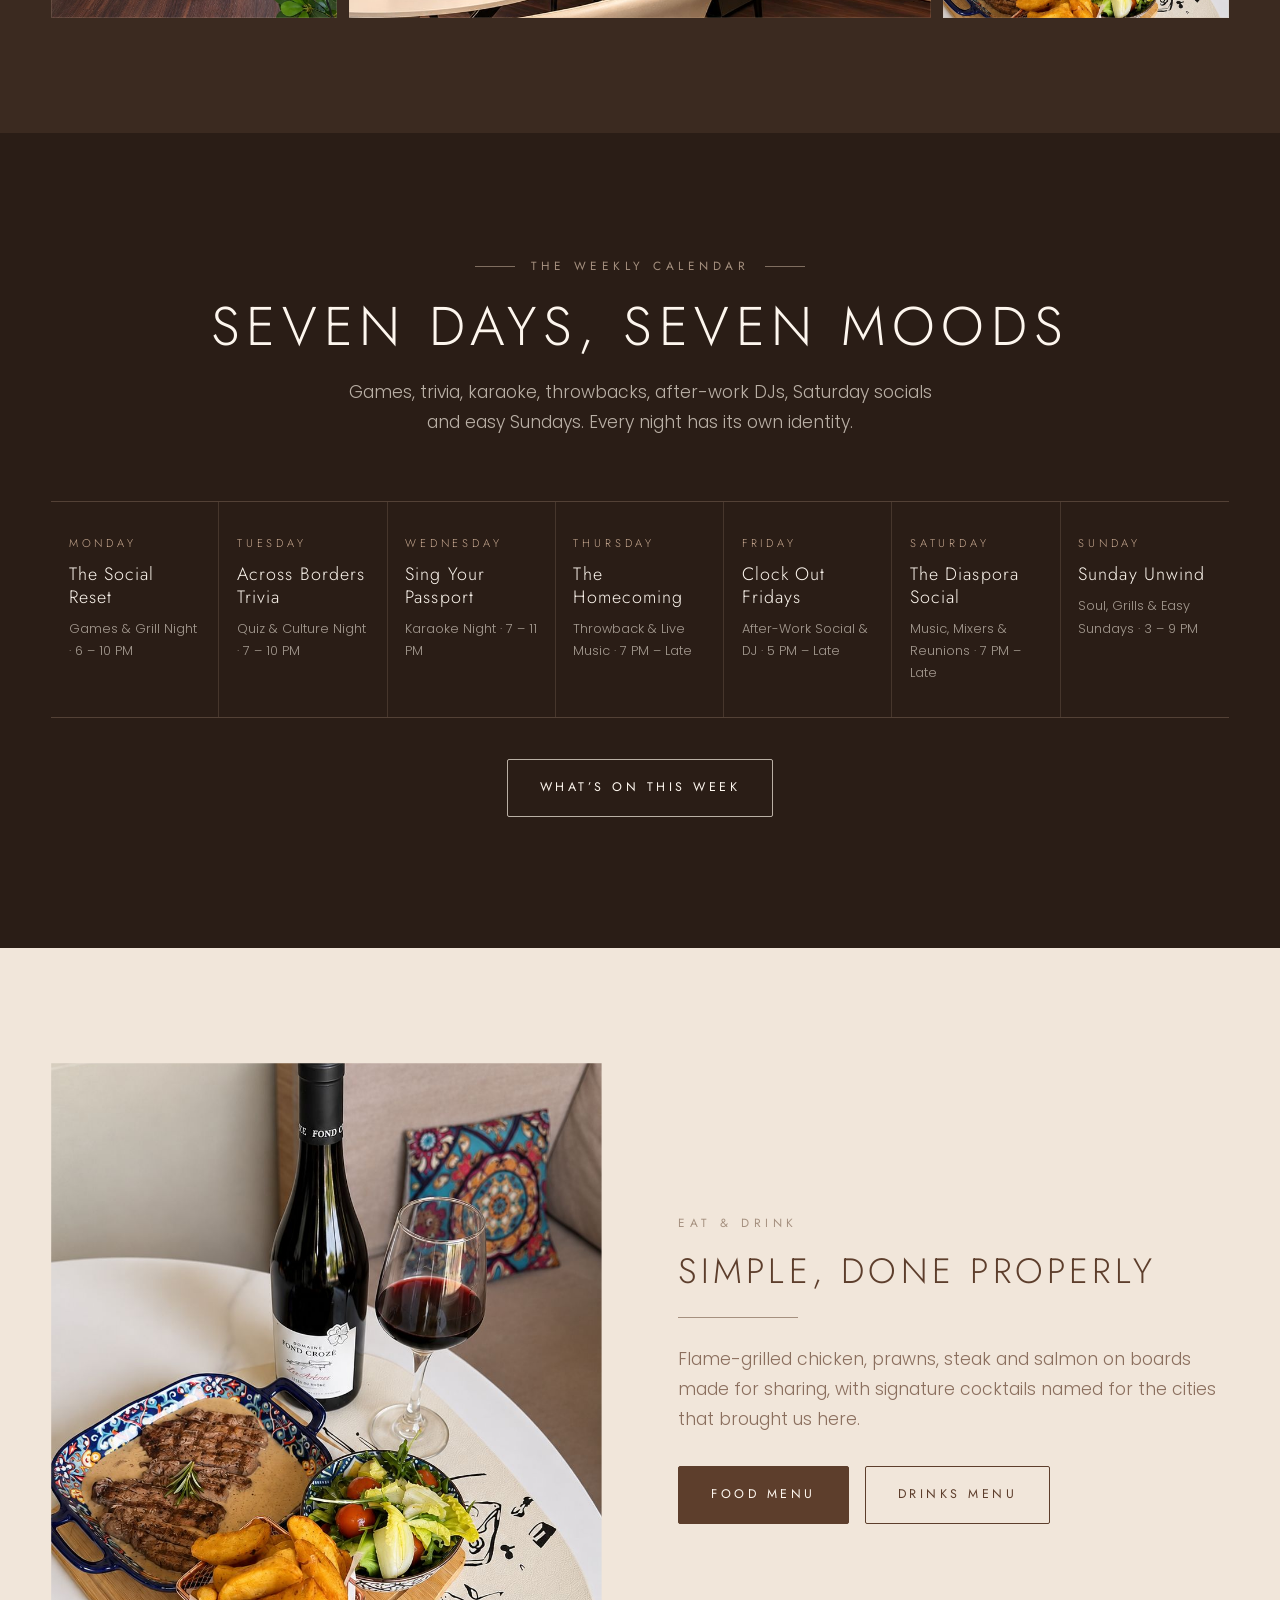
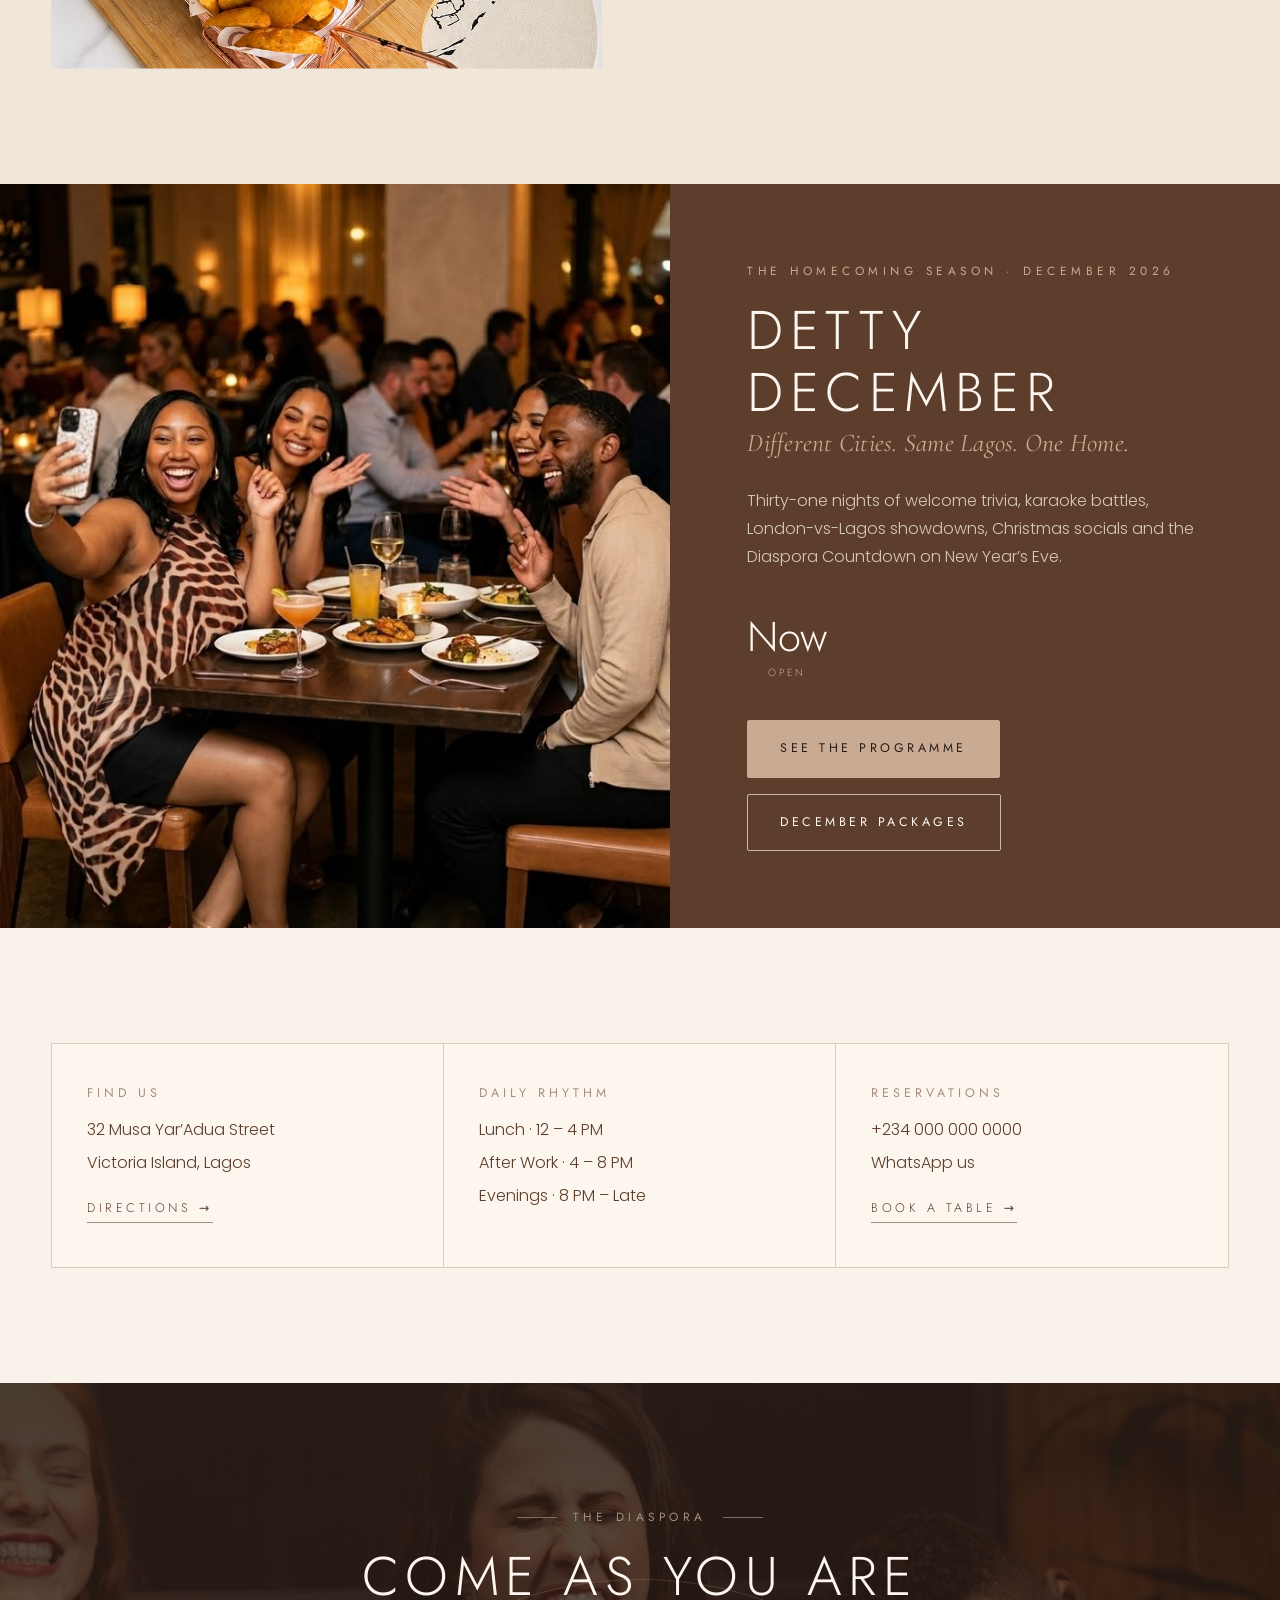
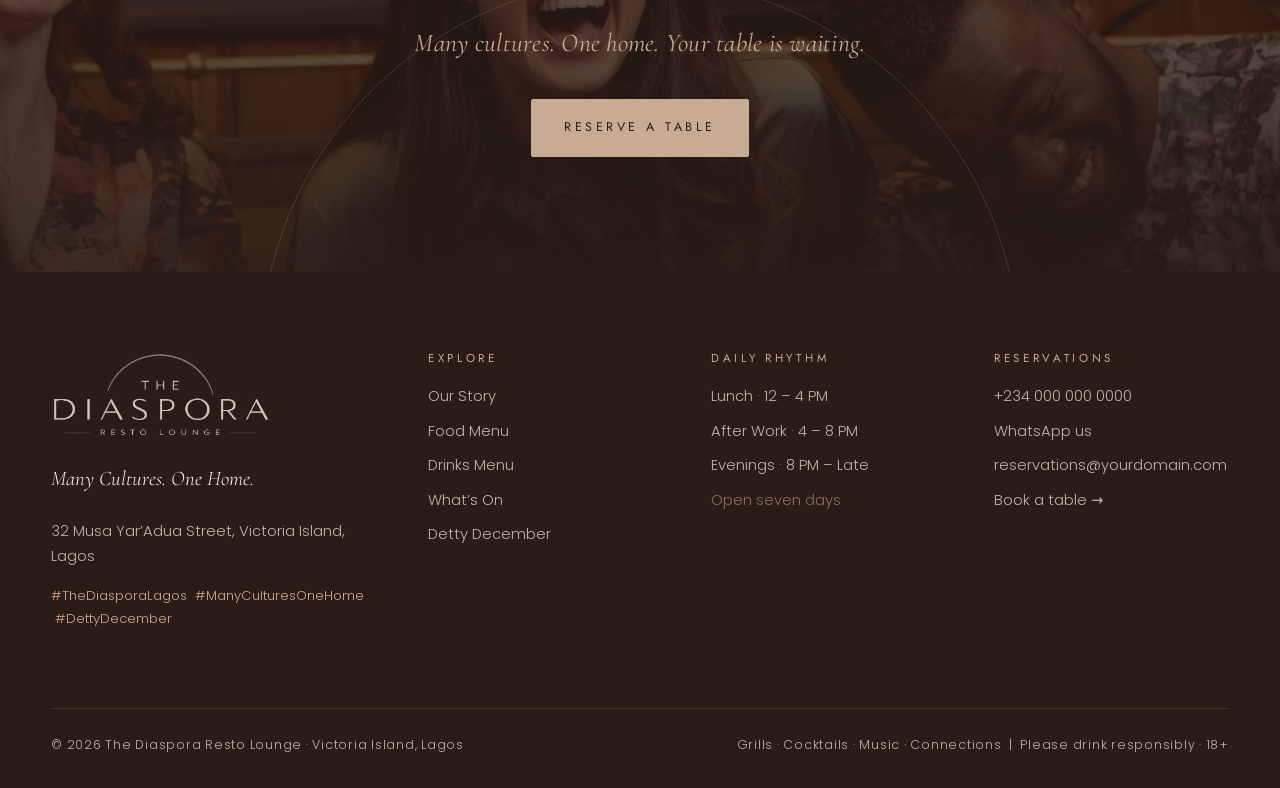
==== commit 9fcd0e9f: "Add files via upload changed some pictures" ====
--- a/The_Diaspora_Website/index.html
+++ b/The_Diaspora_Website/index.html
@@ -117,9 +117,9 @@
     <div class="moments">
       <article data-tilt class="moment reveal"><figure><img src="assets/img/vibe-steak-window.jpg" alt="Lunch by the window" loading="lazy" style="object-position:center 70%"></figure>
         <div class="body"><span class="time">12 – 4 PM</span><h3>Lunch</h3><p>Business lunches and easy afternoons by the window. Fast, consistent and generous.</p></div></article>
-      <article data-tilt class="moment reveal d1"><figure><img src="assets/img/people-smile.jpg" alt="Friends catching up after work" loading="lazy" style="object-position:center 35%"></figure>
+      <article data-tilt class="moment reveal d1"><figure><img src="assets/img/people-games.jpg" alt="Friends playing Jenga after work" loading="lazy" style="object-position:center 45%"></figure>
         <div class="body"><span class="time">4 – 8 PM</span><h3>After Work</h3><p>Cocktails, games and networking as the city clocks out.</p></div></article>
-      <article data-tilt class="moment reveal d2"><figure><img src="assets/img/people-night.jpg" alt="Friends out for the evening" loading="lazy"></figure>
+      <article data-tilt class="moment reveal d2"><figure><img src="assets/img/people-cheers.jpg" alt="Friends raising a toast in the evening" loading="lazy" style="object-position:center 42%"></figure>
         <div class="body"><span class="time">8 PM – Late</span><h3>Evening</h3><p>DJs, karaoke, throwbacks, reunions and nights that run late.</p></div></article>
     </div>
   </div>
@@ -175,7 +175,7 @@
 </section>
 
 <section class="feature">
-  <div class="media"><img src="assets/img/people-terrace.jpg" alt="Friends gathered around a long table at night" loading="lazy"></div>
+  <div class="media"><img src="assets/img/people-selfie.jpg" alt="Friends taking a selfie over dinner" loading="lazy" style="object-position:center 30%"></div>
   <div class="content reveal">
     <div class="eyebrow">The Homecoming Season · December 2026</div>
     <h2 class="title">Detty December</h2>
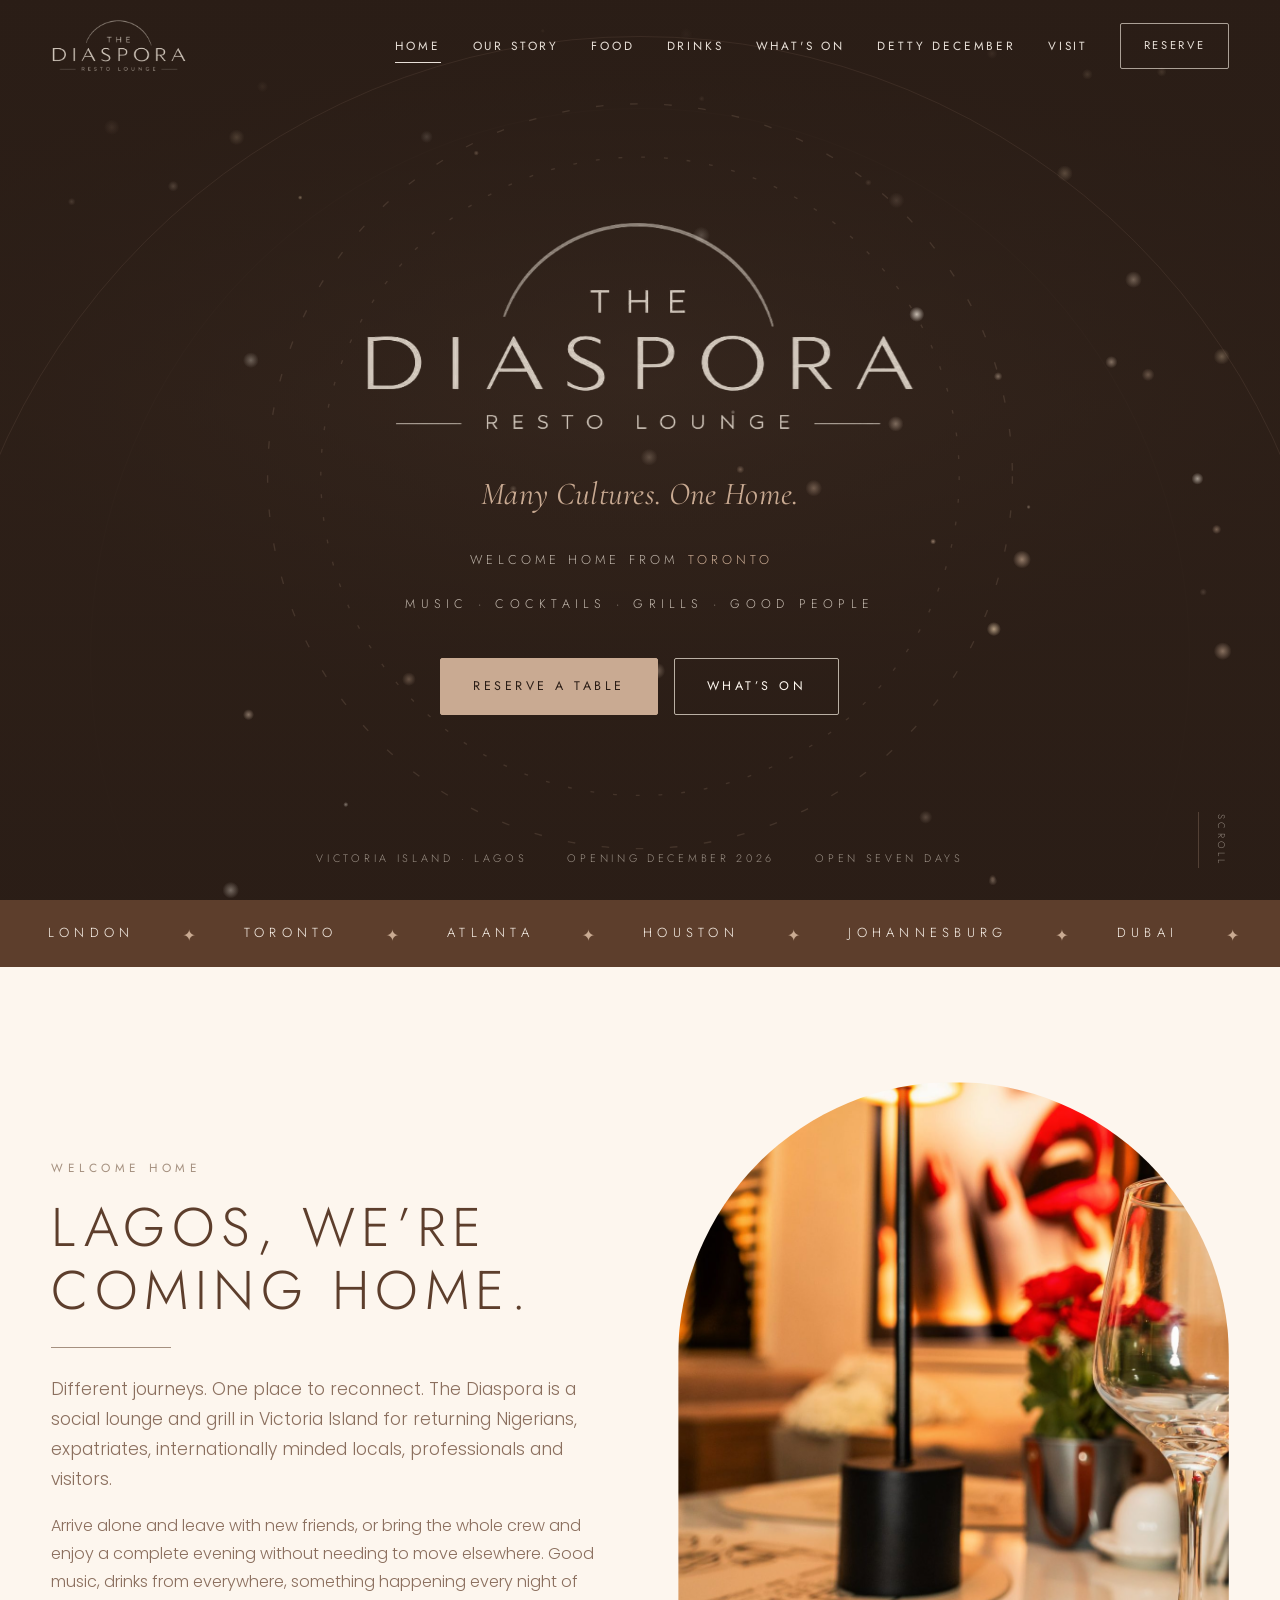
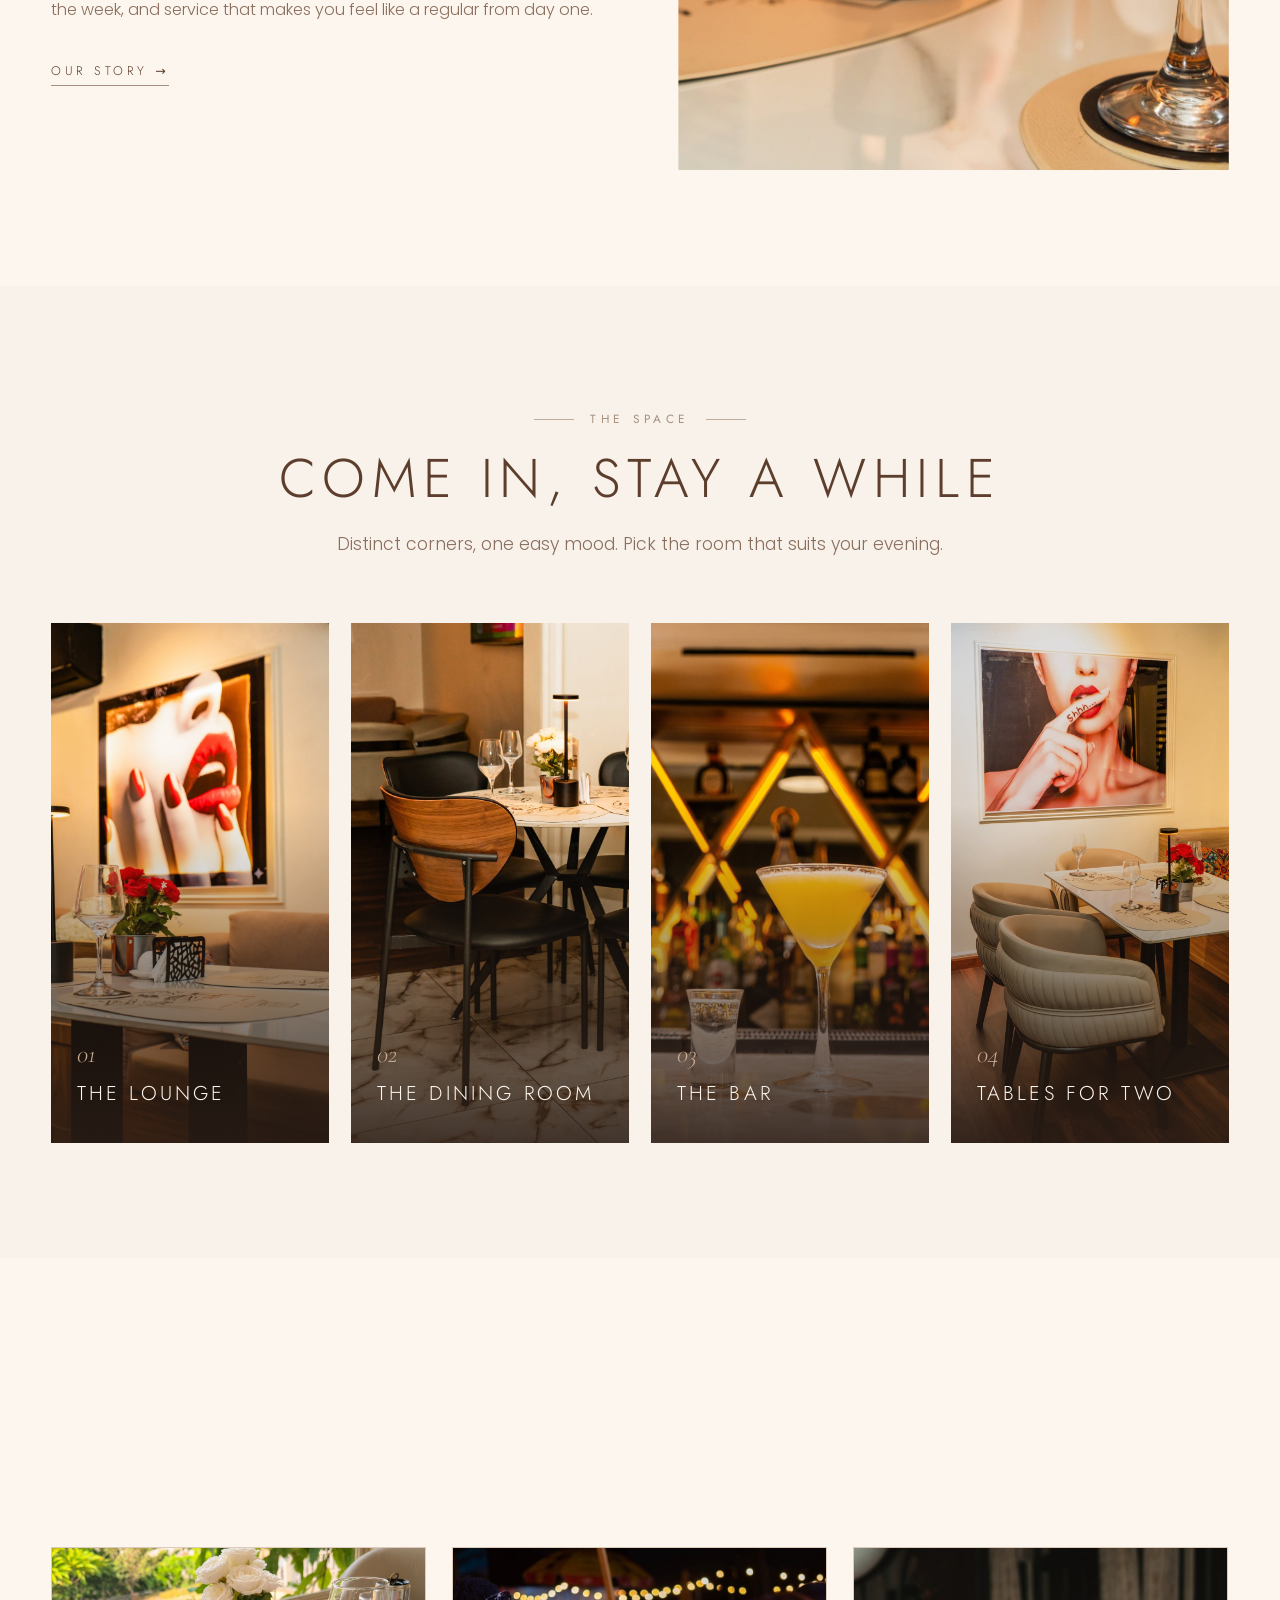
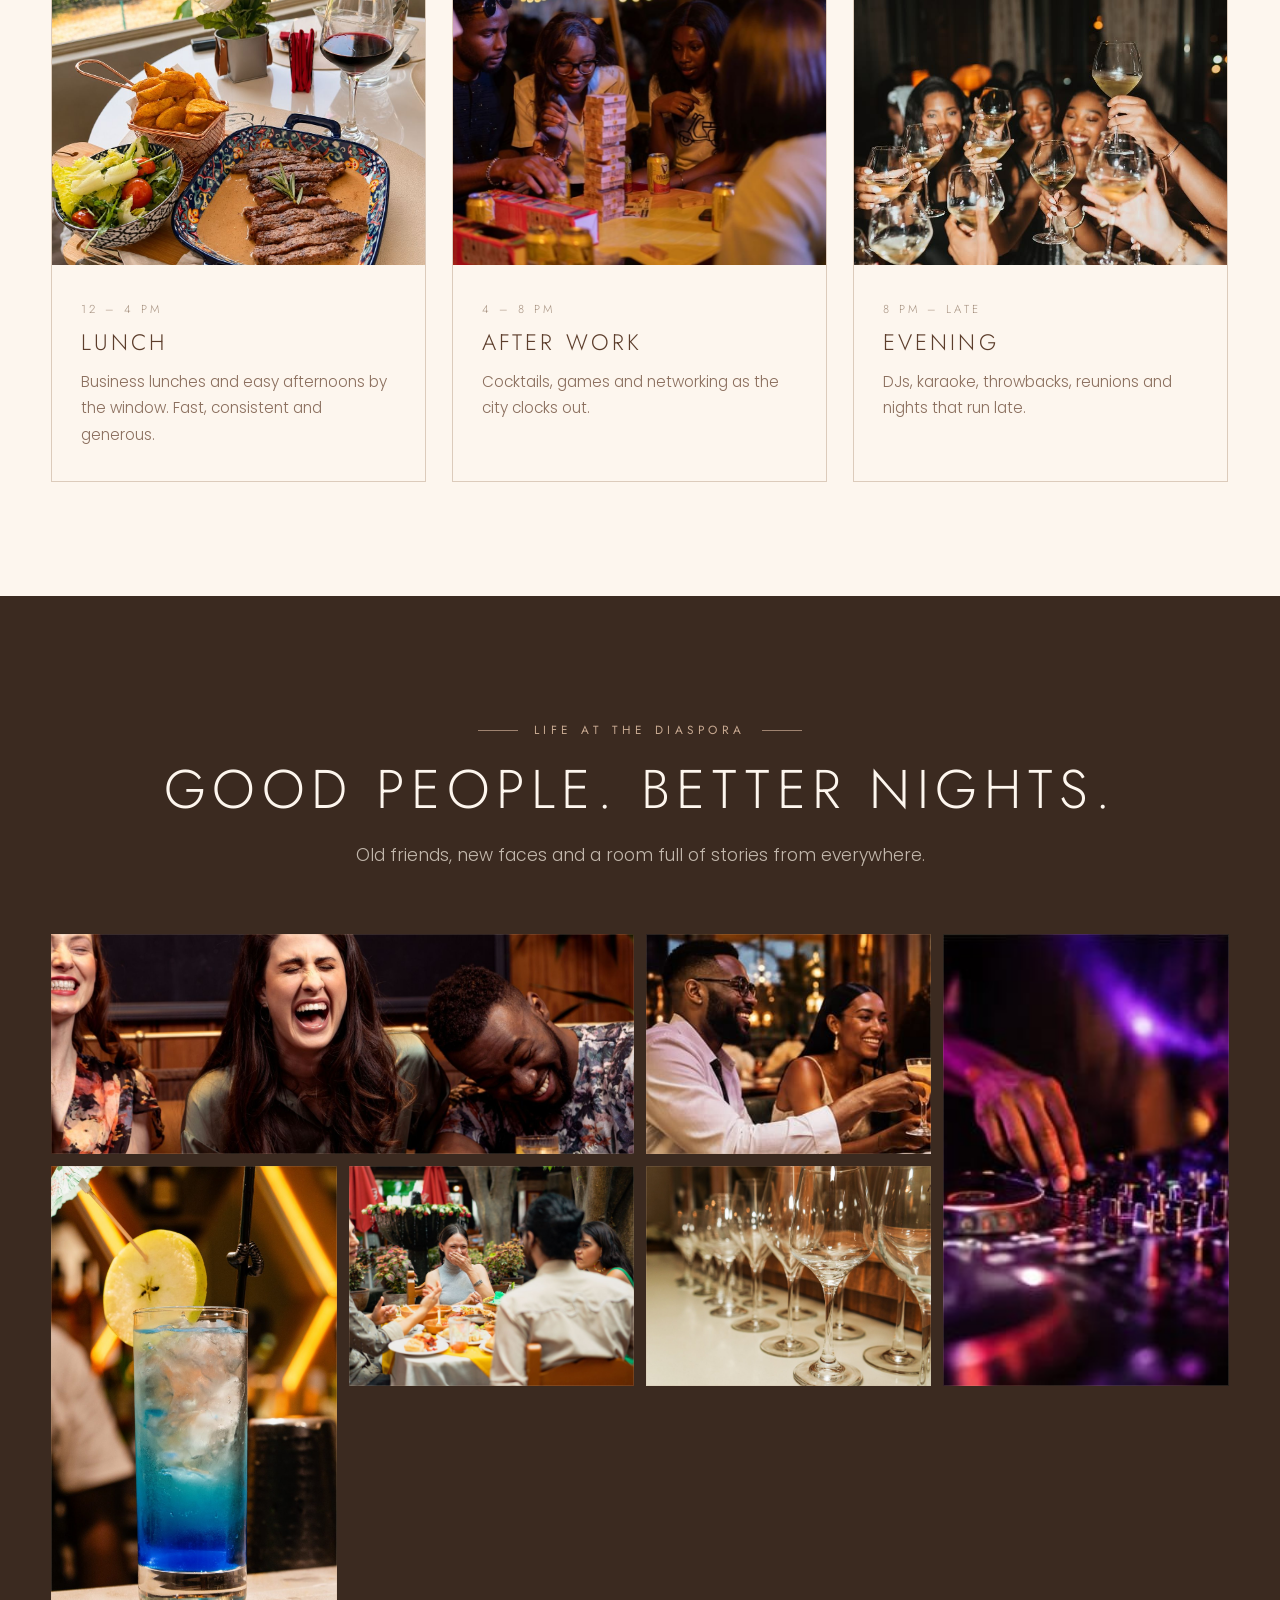
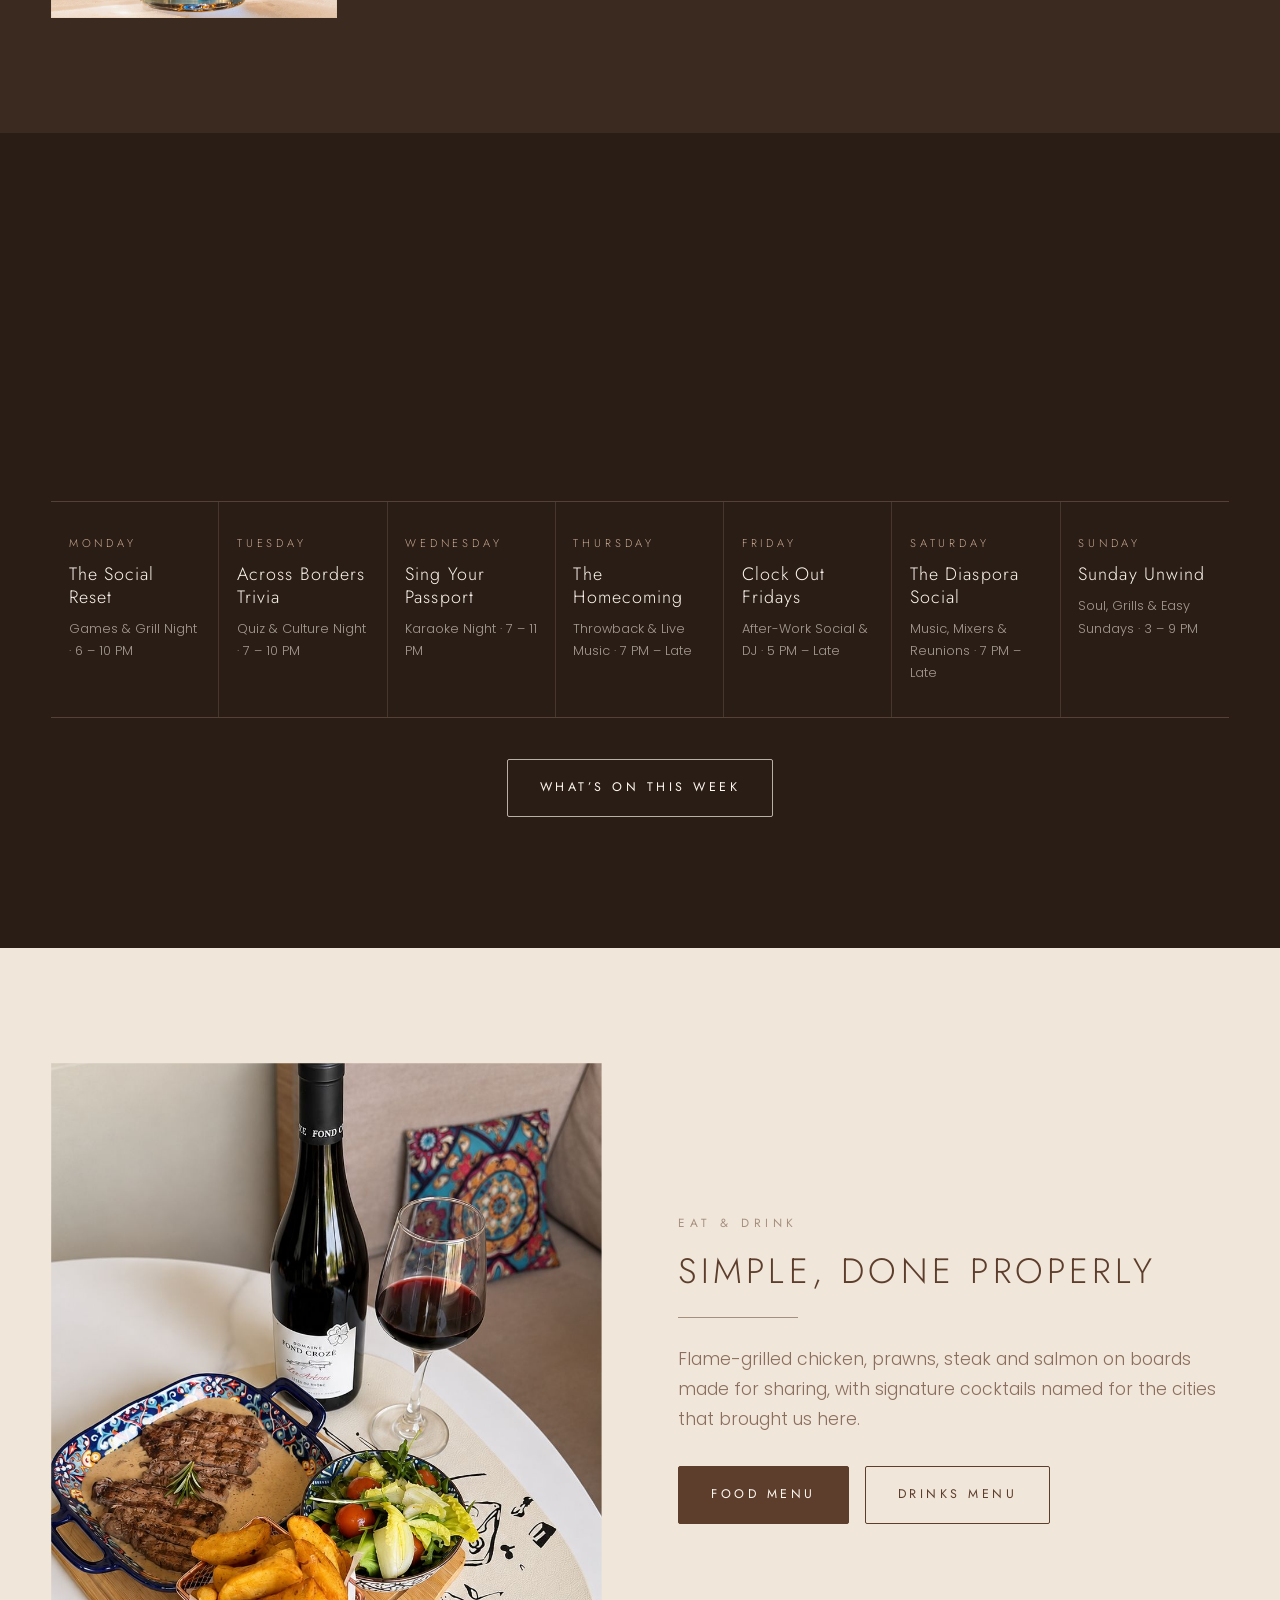
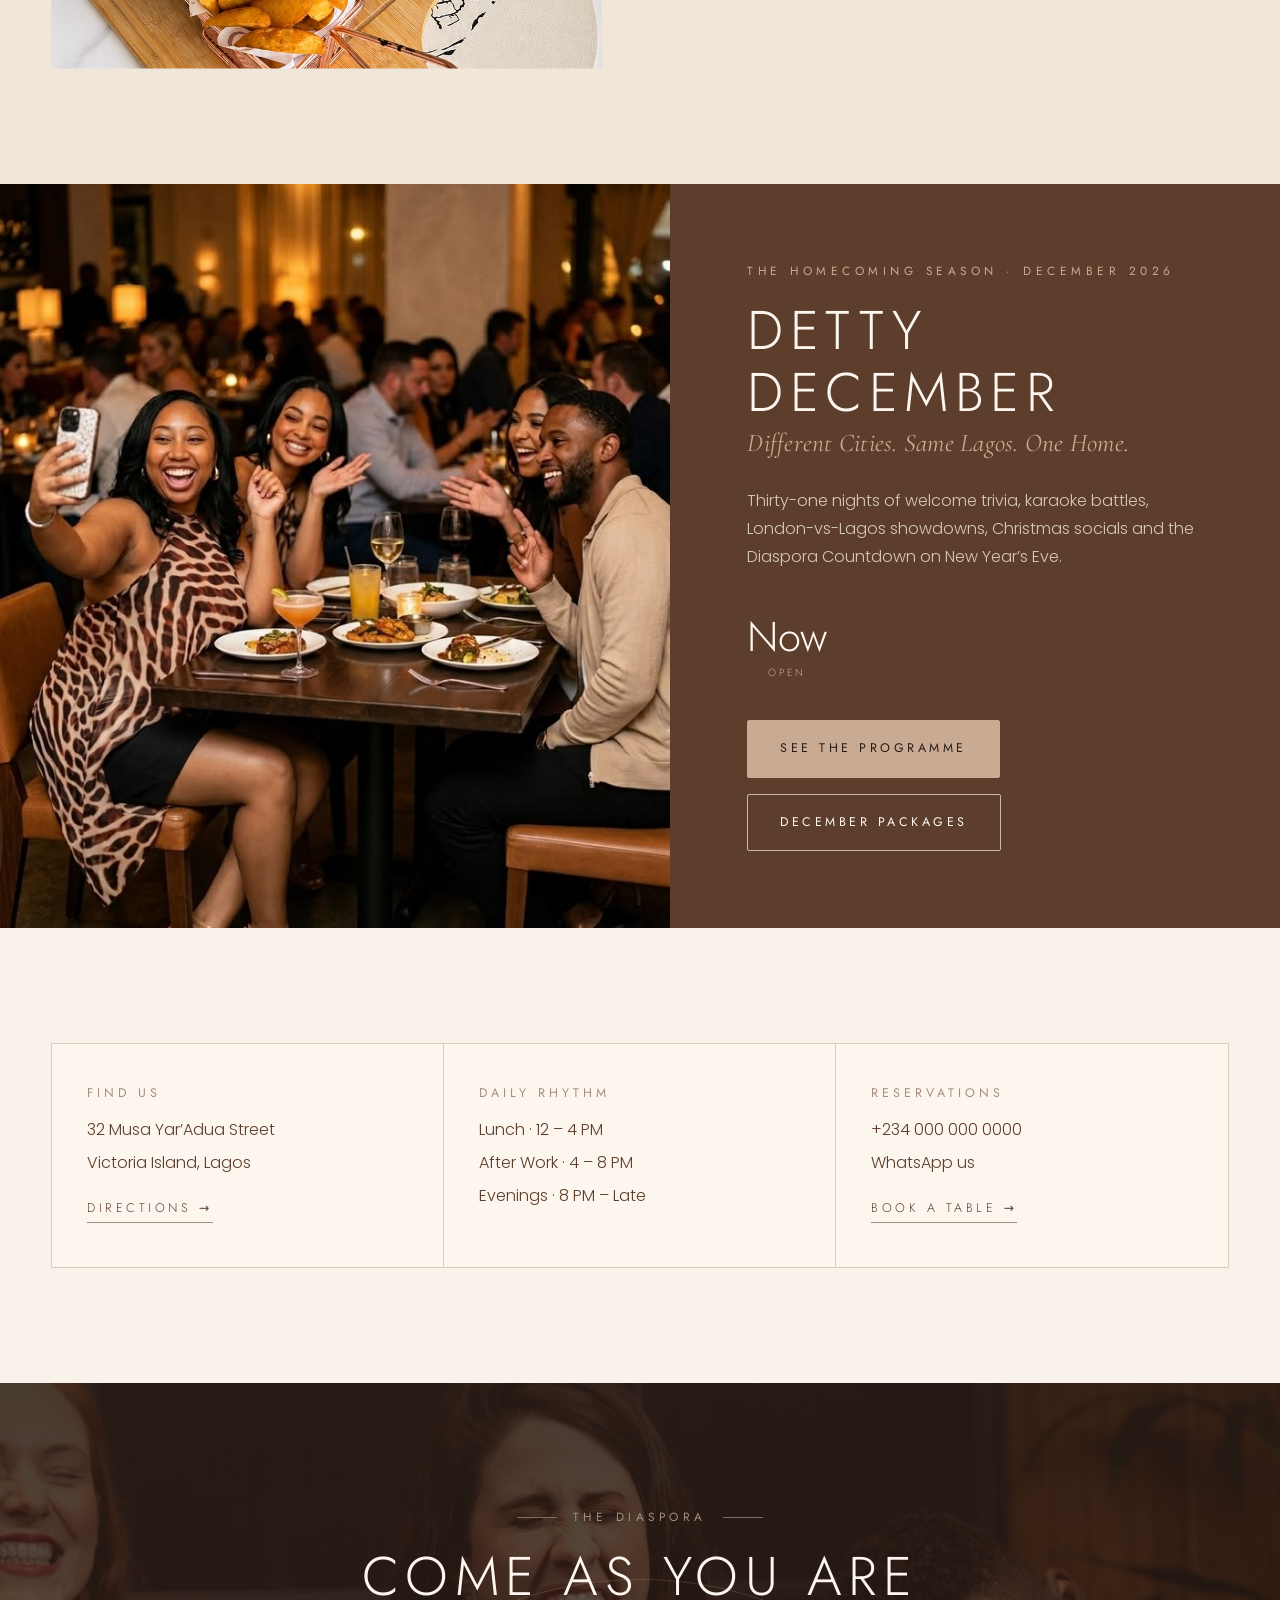
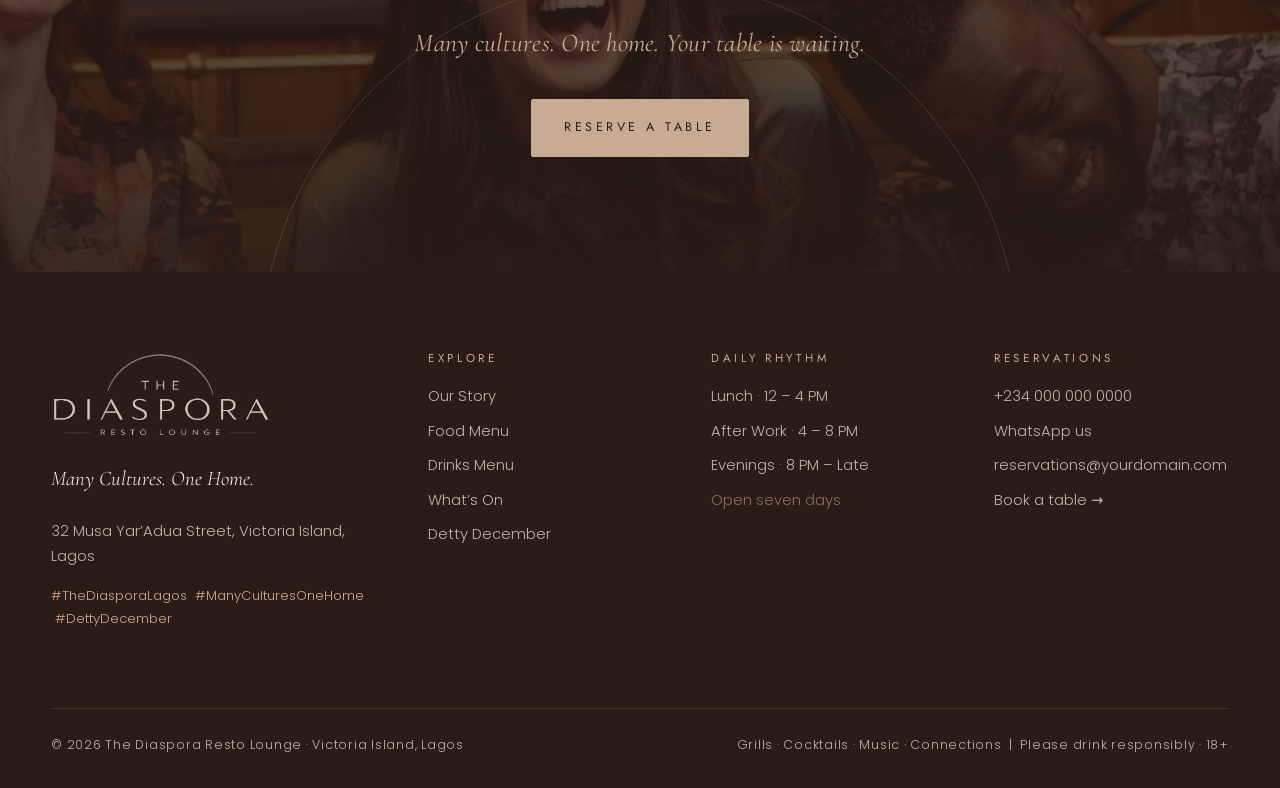
==== commit 813f2511: "Add files via upload added new pictures" ====
--- a/The_Diaspora_Website/index.html
+++ b/The_Diaspora_Website/index.html
@@ -59,7 +59,7 @@
 </header>
 <main id="main">
 <section class="hero">
-  <div class="hero-slides" aria-hidden="true"><img src="assets/img/people-laugh.jpg" alt="" style="object-position:center 40%"><img src="assets/img/space-lounge.jpg" alt="" style="object-position:center 35%"><img src="assets/img/people-terrace.jpg" alt="" style="object-position:center 55%"><img src="assets/img/space-dining.jpg" alt="" style="object-position:center 45%"></div>
+  <div class="hero-slides" aria-hidden="true"><img src="assets/img/venue-lounge.jpg" alt="" style="object-position:center 45%"><img src="assets/img/people-laugh.jpg" alt="" style="object-position:center 40%"><img src="assets/img/venue-bar.jpg" alt="" style="object-position:center 55%"><img src="assets/img/venue-artwall.jpg" alt="" style="object-position:center 40%"></div>
   <canvas class="embers" aria-hidden="true"></canvas>
   <div class="hero-glow" aria-hidden="true"></div>
   <div class="rings-spin" aria-hidden="true"><svg viewBox="0 0 200 200"><circle cx="100" cy="100" r="98"/><circle cx="100" cy="100" r="84" style="stroke-dasharray:1 5"/></svg></div>
@@ -90,7 +90,7 @@
       <p class="muted">Arrive alone and leave with new friends, or bring the whole crew and enjoy a complete evening without needing to move elsewhere. Good music, drinks from everywhere, something happening every night of the week, and service that makes you feel like a regular from day one.</p>
       <p style="margin-top:2rem"><a class="link-arrow" href="our-story.html">Our story →</a></p>
     </div>
-    <div class="frame arch reveal d2"><img src="assets/img/space-corner.jpg" alt="A table for two beneath statement art at The Diaspora"></div>
+    <div class="frame arch reveal d2"><img src="assets/img/venue-glass.jpg" alt="A table set by lamplight at The Diaspora" style="object-position:center 55%"></div>
   </div>
 </section>
 
@@ -101,10 +101,10 @@
       <h2 class="title">Come in, stay a while</h2>
       <p class="lead">Distinct corners, one easy mood. Pick the room that suits your evening.</p>
     </div>
-    <div class="spaces"><article data-tilt class="space-card reveal d0"><figure><img src="assets/img/space-lounge.jpg" alt="The Lounge at The Diaspora" loading="lazy"></figure><div class="space-body"><span class="num">01</span><h3>The Lounge</h3><p>Soft banquettes, sculpted armchairs and statement art. Settle in for the evening.</p></div></article>
-<article data-tilt class="space-card reveal d1"><figure><img src="assets/img/space-dining.jpg" alt="The Dining Room at The Diaspora" loading="lazy"></figure><div class="space-body"><span class="num">02</span><h3>The Dining Room</h3><p>Marble floors, warm light and round tables made for long conversations.</p></div></article>
-<article data-tilt class="space-card reveal d2"><figure><img src="assets/img/space-bar.jpg" alt="The Bar at The Diaspora" loading="lazy"></figure><div class="space-body"><span class="num">03</span><h3>The Bar</h3><p>Signature cocktails, cold beers and premium pours, with a stool for every story.</p></div></article>
-<article data-tilt class="space-card reveal d3"><figure><img src="assets/img/space-table.jpg" alt="Tables for Two at The Diaspora" loading="lazy"></figure><div class="space-body"><span class="num">04</span><h3>Tables for Two</h3><p>Quiet corners for first dates, catch-ups and business that runs a little long.</p></div></article></div>
+    <div class="spaces"><article data-tilt class="space-card reveal d0"><figure><img src="assets/img/venue-booth.jpg" alt="The Lounge at The Diaspora" loading="lazy"></figure><div class="space-body"><span class="num">01</span><h3>The Lounge</h3><p>Soft banquettes, sculpted armchairs and statement art. Settle in for the evening.</p></div></article>
+<article data-tilt class="space-card reveal d1"><figure><img src="assets/img/venue-round.jpg" alt="The Dining Room at The Diaspora" loading="lazy"></figure><div class="space-body"><span class="num">02</span><h3>The Dining Room</h3><p>Marble floors, warm light and round tables made for long conversations.</p></div></article>
+<article data-tilt class="space-card reveal d2"><figure><img src="assets/img/venue-bar.jpg" alt="The Bar at The Diaspora" loading="lazy"></figure><div class="space-body"><span class="num">03</span><h3>The Bar</h3><p>Signature cocktails, cold beers and premium pours, with a stool for every story.</p></div></article>
+<article data-tilt class="space-card reveal d3"><figure><img src="assets/img/venue-shhh.jpg" alt="Tables for Two at The Diaspora" loading="lazy"></figure><div class="space-body"><span class="num">04</span><h3>Tables for Two</h3><p>Quiet corners for first dates, catch-ups and business that runs a little long.</p></div></article></div>
   </div>
 </section>
 
@@ -135,11 +135,11 @@
     <div class="gallery"><figure class="g-item g-wide reveal d0"><img src="assets/img/people-laugh.jpg" alt="Friends laughing over drinks" loading="lazy"></figure>
 <figure class="g-item  reveal d1"><img src="assets/img/people-toast.jpg" alt="Guests raising a toast" loading="lazy"></figure>
 <figure class="g-item g-tall reveal d2"><img src="assets/img/vibe-dj.jpg" alt="DJ at the decks" loading="lazy"></figure>
-<figure class="g-item g-tall reveal d3"><img src="assets/img/space-corner.jpg" alt="A corner table under statement art" loading="lazy"></figure>
+<figure class="g-item g-tall reveal d3"><img src="assets/img/venue-blue.jpg" alt="A blue cocktail at the bar" loading="lazy"></figure>
 <figure class="g-item  reveal d0"><img src="assets/img/people-lunch.jpg" alt="An easy afternoon lunch" loading="lazy"></figure>
-<figure class="g-item  reveal d1"><img src="assets/img/space-bar.jpg" alt="The bar" loading="lazy"></figure>
-<figure class="g-item g-wide reveal d2"><img src="assets/img/space-lounge.jpg" alt="The lounge" loading="lazy"></figure>
-<figure class="g-item  reveal d3"><img src="assets/img/vibe-steak-wine.jpg" alt="Steak and a glass of red" loading="lazy"></figure></div>
+<figure class="g-item  reveal d1"><img src="assets/img/venue-glasses.jpg" alt="Wine glasses lined up at the bar" loading="lazy"></figure>
+<figure class="g-item g-wide reveal d2"><img src="assets/img/venue-lounge.jpg" alt="The lounge" loading="lazy"></figure>
+<figure class="g-item  reveal d3"><img src="assets/img/venue-pour.jpg" alt="A bartender pouring a drink" loading="lazy"></figure></div>
   </div>
 </section>
 
--- a/The_Diaspora_Website/assets/css/style.css
+++ b/The_Diaspora_Website/assets/css/style.css
@@ -687,3 +687,67 @@
 .cta-band .wrap{z-index:2}
 
 @media (prefers-reduced-motion:reduce){.hero-slides img:first-child{opacity:1;transform:none}}
+
+/* pillar photos (Our Story) */
+.pillar-img{margin:0 0 1.4rem;overflow:hidden;position:relative}
+.pillar-img img{width:100%;aspect-ratio:4/5;object-fit:cover;transition:transform 1.4s var(--ease)}
+.pillar:hover .pillar-img img{transform:scale(1.06)}
+.pillar-img::after{content:"";position:absolute;inset:0;box-shadow:inset 0 0 0 1px rgba(93,62,44,.08);pointer-events:none}
+.pillars .pillar{padding-top:1.8rem}
+
+/* ==========================================================
+   MENU PAGES — editorial layout (one photo per section)
+   ========================================================== */
+.menu-block{padding:clamp(4.5rem,8vw,7rem) 0;scroll-margin-top:110px;border-top:1px solid var(--line)}
+.menu-block:first-of-type{border-top:0}
+.menu-block.tint{background:var(--cream)}
+.mb-grid{display:grid;grid-template-columns:minmax(0,5fr) minmax(0,7fr);gap:clamp(2.5rem,6vw,6rem);align-items:start}
+.menu-block.flip .mb-media{order:2}
+.mb-media{margin:0;position:sticky;top:140px;max-width:360px;width:100%;justify-self:center}
+.menu-block.flip .mb-media{justify-self:end}
+.mb-media img{width:100%;aspect-ratio:3/4;object-fit:cover;border-radius:999px 999px 0 0;filter:saturate(.88) contrast(1.02)}
+.mb-frame{position:relative;z-index:0}
+.mb-frame::before{content:"";position:absolute;inset:14px -14px -14px 14px;border:1px solid var(--taupe);border-radius:999px 999px 0 0;z-index:-1;opacity:.6}
+.menu-block.flip .mb-frame::before{inset:14px 14px -14px -14px}
+.mb-media figcaption{margin-top:2.2rem;font-family:var(--f-accent);font-style:italic;font-size:1.05rem;color:var(--mocha);text-align:center}
+.mb-head{margin-bottom:2.4rem}
+.mb-head h2{font-size:clamp(2rem,4vw,3rem);text-transform:uppercase;letter-spacing:.14em;margin:.2rem 0 .5rem}
+.mb-head .accent{margin:0}
+.mb-groups{display:grid;gap:2.6rem}
+.mb-groups.cols-2{grid-template-columns:1fr 1fr;gap:2.6rem 3rem}
+.m-group{font-family:var(--f-display);font-weight:400;font-size:.72rem;letter-spacing:.34em;text-transform:uppercase;color:var(--taupe);
+  padding-bottom:.8rem;margin-bottom:.4rem;border-bottom:1px solid var(--line)}
+.m-list{list-style:none;margin:0;padding:0}
+.m-item{padding:1rem 0}
+.m-item + .m-item{border-top:1px solid rgba(220,203,187,.55)}
+.m-row{display:flex;align-items:baseline;gap:.9rem}
+.m-name{font-family:var(--f-display);font-weight:400;font-size:1.04rem;letter-spacing:.05em;color:var(--brown)}
+.m-dots{flex:1;min-width:24px;border-bottom:1px dotted rgba(165,144,127,.7);transform:translateY(-5px)}
+.m-price{font-family:var(--f-display);font-weight:400;font-size:.98rem;letter-spacing:.06em;color:var(--brown);white-space:nowrap}
+.m-item p{margin:.3rem 0 0;font-family:var(--f-accent);font-style:italic;font-size:1.05rem;line-height:1.45;color:var(--mocha)}
+.m-note{font-size:.82rem;color:var(--mocha);margin:.8rem 0 0}
+.m-sauces{display:flex;flex-wrap:wrap;gap:.4rem 0;margin:1rem 0 0;font-family:var(--f-accent);font-style:italic;font-size:1.1rem;color:var(--mocha)}
+.m-sauces span+span::before{content:"·";margin:0 .7rem;color:var(--taupe);font-style:normal}
+.menu-block .note{justify-content:flex-start;margin-top:2.2rem}
+.menu-block .note::before,.menu-block .note::after{display:none}
+@media (max-width:900px){
+  .mb-grid{grid-template-columns:1fr;gap:2.2rem}
+  .menu-block.flip .mb-media{order:0;justify-self:start}
+  .mb-media{position:relative;top:0;max-width:none}
+  .mb-media img{aspect-ratio:16/9;max-height:240px;border-radius:0}
+  .mb-frame::before,.mb-media figcaption{display:none}
+  .mb-groups.cols-2{grid-template-columns:1fr}
+}
+@media (max-width:480px){.m-name{font-size:.96rem}.m-price{font-size:.92rem}}
+
+/* secondary inset photo (Wine & Beer) */
+.mb-inset{position:absolute;right:-2.2rem;bottom:-2.6rem;width:50%;z-index:2;
+  border:7px solid var(--paper);box-shadow:0 22px 44px -24px rgba(42,29,22,.5)}
+.menu-block.tint .mb-inset{border-color:var(--cream)}
+.mb-inset img{width:100%;aspect-ratio:1/1;object-fit:cover;display:block;border-radius:0;filter:saturate(.85)}
+.mb-media.has-inset figcaption{margin-top:3.6rem;text-align:left;padding-right:52%}
+@media (max-width:900px){
+  .mb-media.has-inset .mb-frame{display:grid;grid-template-columns:1.5fr 1fr;gap:10px}
+  .mb-inset{position:static;width:auto;border:0;box-shadow:none}
+  .mb-inset img{aspect-ratio:auto;height:100%;max-height:240px}
+}
